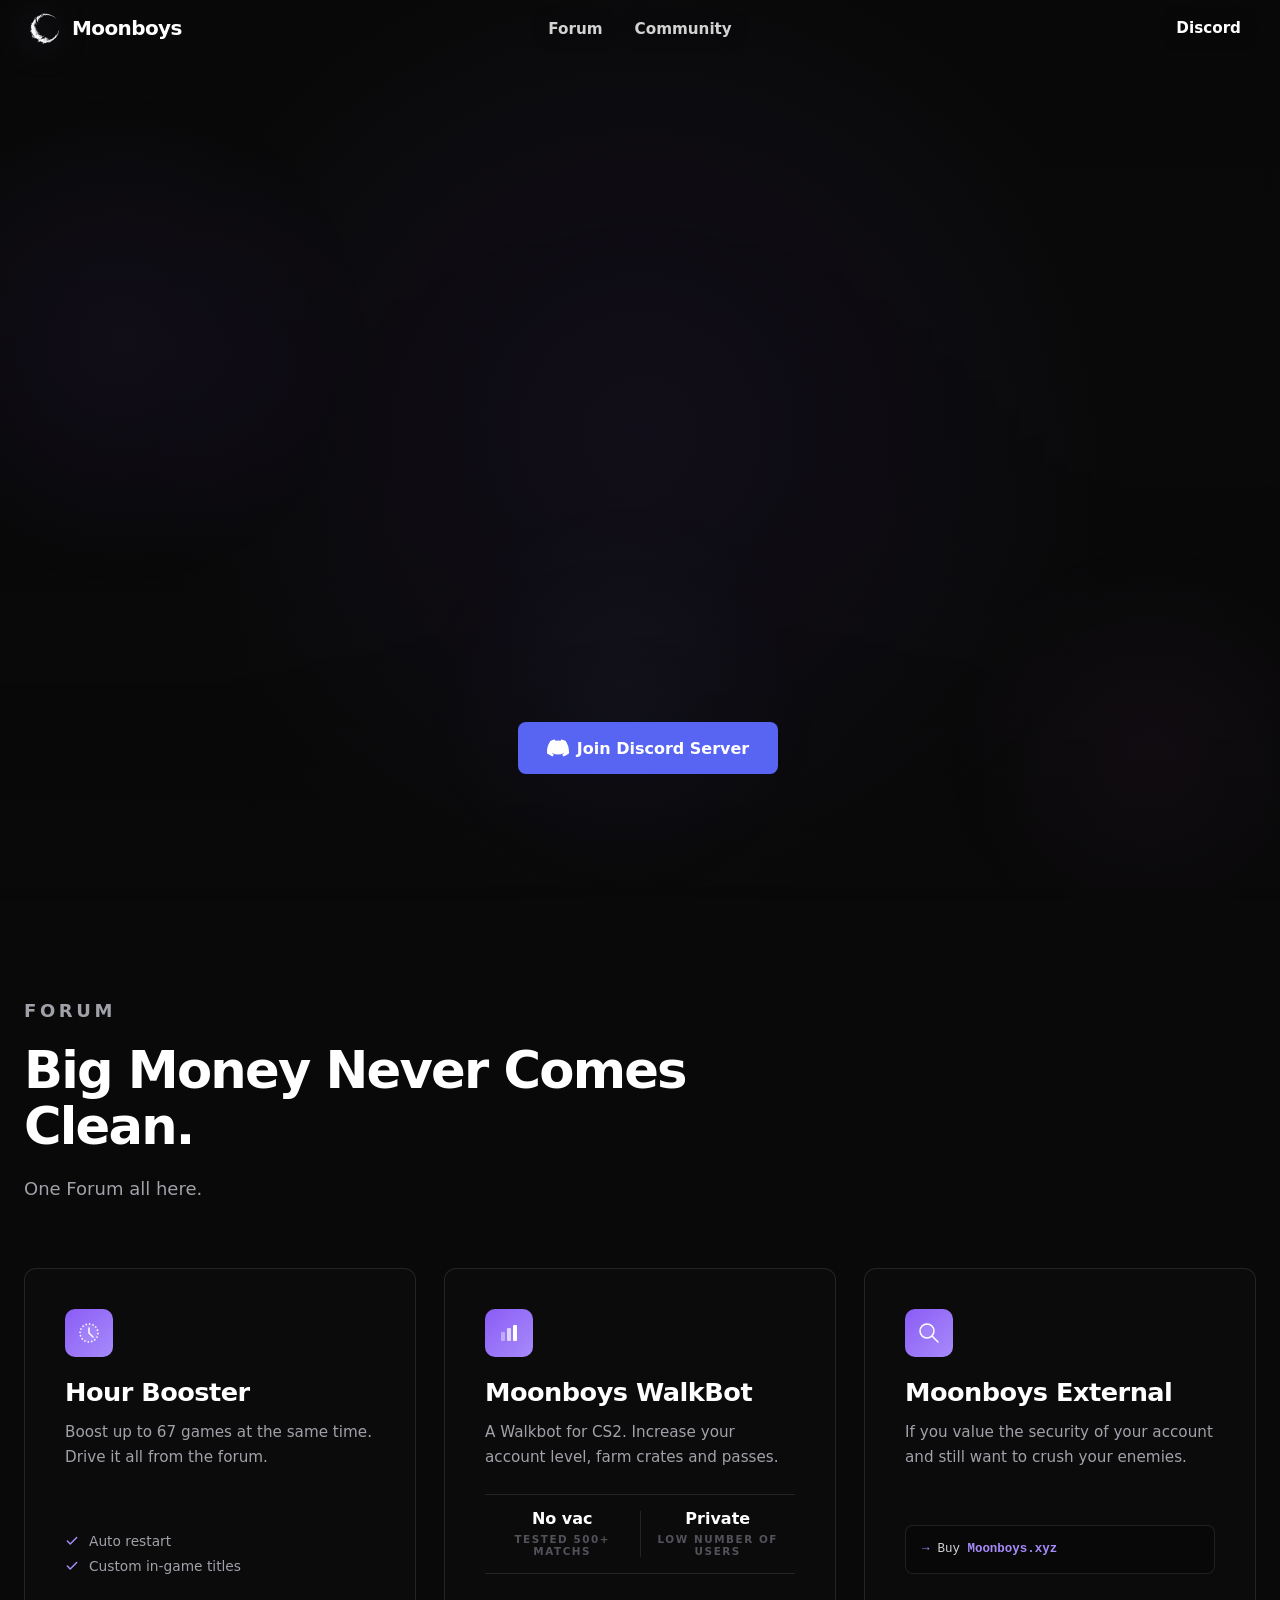
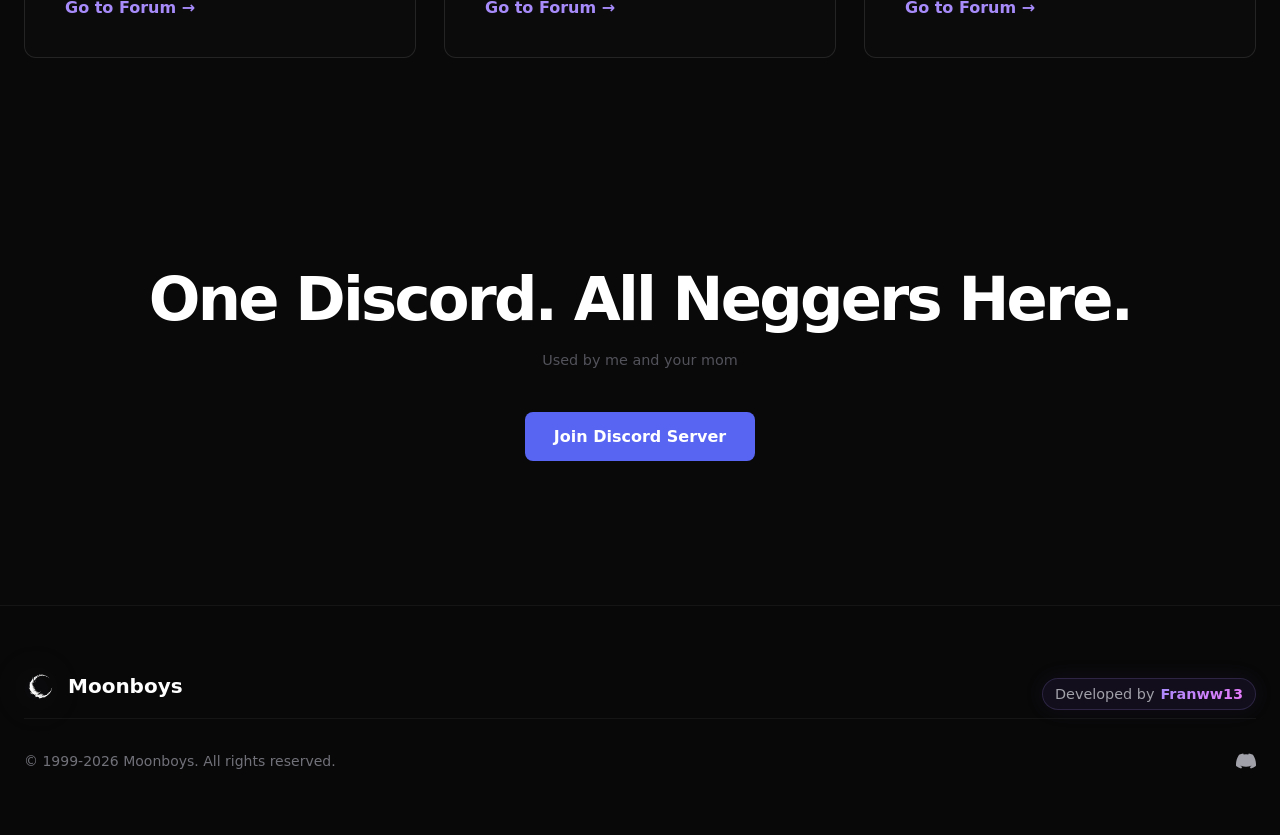
==== index.html @ e1d5d31d "Rename main.html to index.html" ====
<!DOCTYPE html>
<html lang="en">

<head>
  <meta charset="UTF-8" />
  <meta name="viewport" content="width=device-width, initial-scale=1.0" />
  <meta name="theme-color" content="#8B5CF6" />
  <link rel="icon" type="image/png" href="./logo.png" />
  <title>Moonboys</title>
  <meta name="description" content="Moonboys" />
  <style>
    :root {
      --bg: #090909;
      --panel: rgba(255, 255, 255, 0.015);
      --panel-2: rgba(255, 255, 255, 0.03);
      --panel-3: rgba(0, 0, 0, 0.3);
      --border: rgba(255, 255, 255, 0.1);
      --border-soft: rgba(255, 255, 255, 0.05);
      --text: #ffffff;
      --muted: #a1a1aa;
      --muted-2: #71717a;
      --muted-3: #52525b;
      --purple: #8b5cf6;
      --purple-light: #a78bfa;
      --pink: #e879f9;
      --blue: #818cf8;
      --discord: #5865f2;
      --green: #22c55e;
      --font: Inter, ui-sans-serif, system-ui, -apple-system, BlinkMacSystemFont, "Segoe UI", sans-serif;
    }

    * {
      box-sizing: border-box;
      margin: 0;
      padding: 0;
    }

    html {
      scroll-behavior: smooth;
    }

    body {
      min-height: 100vh;
      overflow-x: hidden;
      background: var(--bg);
      color: var(--text);
      font-family: var(--font);
      scrollbar-width: none;
      -ms-overflow-style: none;
    }

    body::-webkit-scrollbar {
      display: none;
    }

    a {
      color: inherit;
      text-decoration: none;
    }

    .background-glow {
      position: fixed;
      inset: 0;
      overflow: hidden;
      pointer-events: none;
      z-index: -10;
    }

    .background-glow::before,
    .background-glow::after,
    .glow-third {
      content: "";
      position: absolute;
      border-radius: 999px;
      filter: blur(0);
    }

    .background-glow::before {
      top: 10%;
      left: -128px;
      width: 500px;
      height: 500px;
      background: radial-gradient(circle, rgba(139, 92, 246, 0.08) 0%, transparent 70%);
    }

    .background-glow::after {
      top: 60%;
      right: -80px;
      width: 420px;
      height: 420px;
      background: radial-gradient(circle, rgba(232, 121, 249, 0.05) 0%, transparent 70%);
    }

    .glow-third {
      bottom: 0;
      left: 33%;
      width: 400px;
      height: 400px;
      background: radial-gradient(circle, rgba(129, 140, 248, 0.06) 0%, transparent 70%);
    }

    .container {
      width: min(1280px, calc(100% - 48px));
      margin-inline: auto;
    }

    .nav {
      position: fixed;
      top: 0;
      left: 0;
      right: 0;
      z-index: 100;
      border-bottom: 0;
      background: transparent;
      backdrop-filter: none;
      transition: background 0.25s ease, backdrop-filter 0.25s ease;
    }

    .nav.scrolled {
      background: rgba(0, 0, 0, 0.42);
      backdrop-filter: blur(14px);
    }

    .nav-inner {
      height: 56px;
      display: flex;
      align-items: center;
      justify-content: space-between;
      position: relative;
    }

    .brand {
      display: flex;
      align-items: center;
      gap: 8px;
      z-index: 10;
      font-size: 20px;
      font-weight: 700;
      letter-spacing: -0.03em;
    }

    .brand-logo {
      width: 40px;
      height: 40px;
      flex-shrink: 0;
      display: grid;
      place-items: center;
      filter: drop-shadow(0 0 20px rgba(167, 139, 250, 0.35));
    }

    .brand-logo img {
      width: 100%;
      height: 100%;
      display: block;
      object-fit: contain;
    }

    .nav-links {
      position: absolute;
      left: 50%;
      transform: translateX(-50%);
      display: flex;
      align-items: center;
      gap: 32px;
      list-style: none;
    }

    .nav-link {
      position: relative;
      color: rgba(255, 255, 255, 0.82);
      font-size: 0.95rem;
      font-weight: 650;
      transition: color 0.2s ease;
      text-shadow: 0 1px 16px rgba(0, 0, 0, 0.65);
    }

    .nav-link:hover,
    .nav-link.active {
      color: #ffffff;
    }

    .nav-link.active::after {
      content: "";
      position: absolute;
      left: 0;
      right: 0;
      bottom: -18px;
      height: 2px;
      border-radius: 999px;
      background: linear-gradient(135deg, var(--purple), var(--purple-light));
    }

    .nav-actions {
      display: flex;
      align-items: center;
      gap: 12px;
      z-index: 101;
    }

    .button {
      display: inline-flex;
      align-items: center;
      justify-content: center;
      gap: 8px;
      border: 1px solid transparent;
      border-radius: 8px;
      cursor: pointer;
      font-weight: 650;
      transition: transform 0.25s ease, box-shadow 0.25s ease, background 0.25s ease, border-color 0.25s ease;
      user-select: none;
    }

    .button:active {
      transform: scale(0.98);
    }

    .button-ghost {
      padding: 10px 14px;
      border-color: transparent;
      background: transparent;
      color: #ffffff;
      font-size: 0.95rem;
      text-shadow: 0 1px 16px rgba(0, 0, 0, 0.65);
    }

    .button-ghost:hover {
      border-color: transparent;
      background: transparent;
      transform: translateY(-1px);
      box-shadow: none;
      color: var(--purple-light);
    }

    .button-purple {
      padding: 10px 14px;
      border-color: transparent;
      background: transparent;
      color: #ffffff;
      font-size: 0.95rem;
      text-shadow: 0 1px 16px rgba(0, 0, 0, 0.65);
    }

    .button-purple:hover {
      transform: translateY(-1px);
      box-shadow: none;
      color: var(--purple-light);
    }

    .mobile-menu-btn {
      display: none;
      width: 40px;
      height: 40px;
      flex-direction: column;
      align-items: center;
      justify-content: center;
      gap: 5px;
      border: none;
      background: transparent;
      cursor: pointer;
      z-index: 102;
    }

    .mobile-menu-btn span {
      width: 20px;
      height: 2px;
      border-radius: 999px;
      background: #ffffff;
      transition: transform 0.25s ease, opacity 0.25s ease;
      transform-origin: center;
    }

    .mobile-menu-btn.open span:nth-child(1) {
      transform: translateY(7px) rotate(45deg);
    }

    .mobile-menu-btn.open span:nth-child(2) {
      opacity: 0;
    }

    .mobile-menu-btn.open span:nth-child(3) {
      transform: translateY(-7px) rotate(-45deg);
    }

    .mobile-menu {
      display: none;
      max-height: 0;
      overflow: hidden;
      transition: max-height 0.3s ease;
    }

    .mobile-menu-content {
      display: flex;
      flex-direction: column;
      gap: 12px;
      padding: 16px 24px 24px;
      border-top: 1px solid rgba(255, 255, 255, 0.08);
      margin-top: 4px;
      background: rgba(0, 0, 0, 0.72);
      backdrop-filter: blur(16px);
    }

    .mobile-menu-content a {
      color: var(--muted);
      font-size: 1rem;
      font-weight: 500;
      padding: 8px 0;
      transition: color 0.2s ease;
    }

    .mobile-menu-content a:hover {
      color: #ffffff;
    }

    .nav-spacer {
      height: 0;
    }

    section {
      position: relative;
    }

    .hero {
      position: relative;
      min-height: 100vh;
      min-height: 100svh;
      padding: 0;
      display: flex;
      align-items: flex-end;
      justify-content: center;
      overflow: hidden;
    }

    .hero-bg-video {
      position: absolute;
      inset: 0;
      width: 100%;
      height: 100%;
      object-fit: cover;
      z-index: 0;
      opacity: 1;
      filter: brightness(1.28) contrast(1.04);
    }

    .hero::before {
      content: "";
      position: absolute;
      inset: 0;
      z-index: 1;
      pointer-events: none;
      background:
        linear-gradient(180deg,
          rgba(9, 9, 9, 0.04) 0%,
          rgba(9, 9, 9, 0.10) 52%,
          rgba(9, 9, 9, 0.34) 100%),
        radial-gradient(circle at 50% 48%,
          rgba(139, 92, 246, 0.08),
          transparent 62%);
    }

    .hero-video-content {
      position: relative;
      z-index: 2;
      width: 100%;
      min-height: 100vh;
      min-height: 100svh;
      display: flex;
      align-items: flex-end;
      justify-content: center;
      padding-bottom: clamp(92px, 14vh, 150px);
    }

    .eyebrow {
      color: var(--muted-3);
      font-size: 0.75rem;
      font-weight: 700;
      letter-spacing: 0.2em;
      text-transform: uppercase;
      margin-bottom: 16px;
    }

    h1 {
      color: #ffffff;
      font-size: clamp(2rem, 6vw, 4.5rem);
      line-height: 1.05;
      font-weight: 850;
      letter-spacing: -0.045em;
      margin-bottom: 24px;
    }

    .hero-copy p {
      max-width: 540px;
      color: #a1a1aa;
      font-size: clamp(1rem, 2vw, 1.25rem);
      line-height: 1.62;
      font-weight: 400;
      margin-bottom: 40px;
    }

    .hero-actions {
      display: flex;
      align-items: center;
      justify-content: center;
      gap: 16px;
      flex-wrap: wrap;
    }


    .music-cover {
      width: 64px;
      height: 64px;
      border-radius: 999px;
      position: relative;
      overflow: hidden;
      background:
        radial-gradient(circle at 50% 50%, #050505 0 11%, transparent 12%),
        linear-gradient(135deg, rgba(255, 255, 255, 0.15), rgba(139, 92, 246, 0.24)),
        url("./cover.jpg") center/cover;
      box-shadow: inset 0 0 0 1px rgba(255, 255, 255, 0.08), 0 0 20px rgba(139, 92, 246, 0.20);
      animation: spinCover 9s linear infinite;
      animation-play-state: paused;
    }

    @keyframes spinCover {
      to {
        transform: rotate(360deg);
      }
    }

    .music-main {
      min-width: 0;
    }

    .music-title-row {
      display: flex;
      align-items: center;
      justify-content: flex-start;
      margin-bottom: 8px;
    }

    .music-title-row strong {
      color: #ffffff;
      font-size: 1.05rem;
      font-weight: 850;
      letter-spacing: -0.035em;
      white-space: nowrap;
      overflow: hidden;
      text-overflow: ellipsis;
      text-shadow: 0 1px 14px rgba(0, 0, 0, 0.5);
    }

    .music-control-row {
      display: grid;
      grid-template-columns: auto 92px auto 34px 92px;
      align-items: center;
      gap: 11px;
      min-width: 0;
    }

    .music-time {
      color: rgba(255, 255, 255, 0.58);
      font-size: 0.78rem;
      font-variant-numeric: tabular-nums;
      white-space: nowrap;
    }

    .music-progress,
    .volume-progress {
      width: 100%;
      height: 5px;
      border: 0;
      border-radius: 999px;
      appearance: none;
      background: linear-gradient(to right, var(--purple-light) 0%, var(--purple-light) var(--progress, 0%), rgba(255, 255, 255, 0.08) var(--progress, 0%), rgba(255, 255, 255, 0.08) 100%);
      outline: none;
      cursor: pointer;
    }

    .volume-progress {
      --progress: 82%;
      background: linear-gradient(to right, var(--purple-light) 0%, var(--purple-light) var(--volume, 82%), rgba(255, 255, 255, 0.08) var(--volume, 82%), rgba(255, 255, 255, 0.08) 100%);
    }

    .music-progress::-webkit-slider-thumb,
    .volume-progress::-webkit-slider-thumb {
      appearance: none;
      width: 16px;
      height: 16px;
      border-radius: 999px;
      background: linear-gradient(135deg, var(--purple), var(--purple-light));
      box-shadow: 0 0 18px rgba(167, 139, 250, 0.78);
    }

    .music-progress::-moz-range-thumb,
    .volume-progress::-moz-range-thumb {
      width: 16px;
      height: 16px;
      border: 0;
      border-radius: 999px;
      background: linear-gradient(135deg, var(--purple), var(--purple-light));
      box-shadow: 0 0 18px rgba(167, 139, 250, 0.78);
    }

    .music-play {
      width: 34px;
      height: 34px;
      display: grid;
      place-items: center;
      border: 0;
      border-radius: 999px;
      background: transparent;
      color: var(--purple-light);
      cursor: pointer;
      filter: drop-shadow(0 0 14px rgba(167, 139, 250, 0.55));
      transition: transform 0.2s ease, color 0.2s ease;
    }

    .music-play:hover {
      transform: scale(1.08);
      color: #ffffff;
    }

    .music-play svg {
      width: 25px;
      height: 25px;
    }

    .pause-icon {
      display: none;
    }




    .button-hero-ghost {
      padding: 14px 28px;
      background: rgba(255, 255, 255, 0.05);
      border-color: rgba(255, 255, 255, 0.1);
      color: #ffffff;
      font-size: 1rem;
      backdrop-filter: blur(10px);
    }

    .button-hero-ghost:hover {
      border-color: rgba(255, 255, 255, 0.2);
      background: rgba(255, 255, 255, 0.1);
      transform: translateY(-1px);
      box-shadow: 0 0 20px rgba(255, 255, 255, 0.2);
    }

    .button-discord {
      padding: 14px 28px;
      background: var(--discord);
      color: #ffffff;
      font-size: 1rem;
    }

    .button-discord:hover {
      background: #4752c4;
      transform: translateY(-1px);
      box-shadow: 0 0 25px rgba(88, 101, 242, 0.45), 0 4px 16px rgba(88, 101, 242, 0.28);
    }

    .hero-visual {
      flex: 1;
      max-width: 45%;
      width: 100%;
    }

    .video-card {
      width: min(100%, 540px);
      aspect-ratio: 1 / 1;
      margin: 0 auto 0 0;
      padding: 12px;
      border: 1px solid rgba(255, 255, 255, 0.12);
      border-radius: 18px;
      background: rgba(255, 255, 255, 0.02);
      backdrop-filter: blur(12px);
      box-shadow: 0 26px 90px rgba(0, 0, 0, 0.45), 0 0 70px rgba(139, 92, 246, 0.12);
      overflow: hidden;
      animation: heroFloat 5s ease-in-out infinite;
    }

    .video-card video {
      width: 100%;
      height: 100%;
      display: block;
      object-fit: cover;
      border-radius: 12px;
      background: #050505;
    }

    @keyframes heroFloat {

      0%,
      100% {
        transform: translateY(0);
      }

      50% {
        transform: translateY(-10px);
      }
    }

    .window-controls {
      display: flex;
      align-items: center;
      gap: 8px;
      margin-bottom: 16px;
    }

    .dot {
      width: 12px;
      height: 12px;
      border-radius: 999px;
    }

    .dot.red {
      background: rgba(239, 68, 68, 0.6);
    }

    .dot.yellow {
      background: rgba(234, 179, 8, 0.6);
    }

    .dot.green {
      background: rgba(34, 197, 94, 0.6);
    }

    .window-title {
      margin-left: 8px;
      color: var(--muted-3);
      font-size: 0.7rem;
      font-weight: 600;
      transition: color 0.2s ease;
    }

    .window-title:hover {
      color: var(--purple-light);
    }

    .search-box {
      display: flex;
      align-items: center;
      gap: 8px;
      margin-bottom: 20px;
      padding: 10px;
      border: 1px solid rgba(255, 255, 255, 0.05);
      border-radius: 8px;
      background: rgba(255, 255, 255, 0.03);
      transition: border-color 0.2s ease, background 0.2s ease;
    }

    .search-box:focus-within {
      border-color: rgba(139, 92, 246, 0.4);
      background: rgba(255, 255, 255, 0.05);
    }

    .search-box input {
      flex: 1;
      min-width: 0;
      border: 0;
      outline: 0;
      background: transparent;
      color: #e4e4e7;
      font-size: 0.75rem;
    }

    .search-box input::placeholder {
      color: var(--muted-3);
    }

    .enter-key {
      margin-left: auto;
      padding: 2px 6px;
      border: 1px solid rgba(255, 255, 255, 0.05);
      border-radius: 5px;
      background: rgba(255, 255, 255, 0.03);
      color: var(--muted-3);
      font-family: ui-monospace, SFMono-Regular, Menlo, monospace;
      font-size: 0.6rem;
    }

    .dashboard-stack {
      display: flex;
      flex-direction: column;
      gap: 12px;
    }

    .profile-row {
      display: flex;
      align-items: center;
      gap: 12px;
      padding: 12px;
      border: 1px solid rgba(255, 255, 255, 0.05);
      border-radius: 8px;
      background: rgba(255, 255, 255, 0.03);
    }

    .avatar {
      width: 32px;
      height: 32px;
      flex-shrink: 0;
      display: grid;
      place-items: center;
      border-radius: 999px;
      background: linear-gradient(135deg, rgba(139, 92, 246, 0.35), rgba(167, 139, 250, 0.35));
    }

    .profile-meta {
      flex: 1;
      min-width: 0;
    }

    .profile-meta strong {
      display: block;
      color: #ffffff;
      font-size: 0.8rem;
      font-weight: 700;
      white-space: nowrap;
      overflow: hidden;
      text-overflow: ellipsis;
    }

    .profile-meta span {
      display: block;
      color: var(--muted-3);
      font-size: 0.65rem;
      margin-top: 3px;
    }

    .online {
      display: flex;
      align-items: center;
      gap: 4px;
      color: #4ade80;
      font-size: 0.6rem;
    }

    .live-pulse {
      width: 8px;
      height: 8px;
      border-radius: 999px;
      background: var(--green);
      animation: pulse 1.8s ease-in-out infinite;
    }

    @keyframes pulse {

      0%,
      100% {
        opacity: 1;
        box-shadow: 0 0 0 0 rgba(34, 197, 94, 0.35);
      }

      50% {
        opacity: 0.75;
        box-shadow: 0 0 0 6px rgba(34, 197, 94, 0);
      }
    }

    .stats-grid {
      display: grid;
      grid-template-columns: repeat(3, minmax(0, 1fr));
      gap: 8px;
    }

    .stat-card {
      padding: 11px 10px;
      text-align: center;
      border: 1px solid rgba(255, 255, 255, 0.05);
      border-radius: 8px;
      background: rgba(255, 255, 255, 0.03);
    }

    .stat-card strong {
      display: block;
      color: var(--purple-light);
      font-size: 0.95rem;
      line-height: 1;
      font-weight: 800;
      margin-bottom: 6px;
    }

    .stat-card:nth-child(2) strong {
      color: var(--pink);
    }

    .stat-card:nth-child(3) strong {
      color: var(--blue);
    }

    .stat-card span {
      color: var(--muted-3);
      font-size: 0.55rem;
      font-weight: 750;
      letter-spacing: 0.12em;
      text-transform: uppercase;
    }

    .matches-card {
      padding: 12px;
      border: 1px solid rgba(255, 255, 255, 0.05);
      border-radius: 8px;
      background: rgba(255, 255, 255, 0.03);
    }

    .matches-head {
      display: flex;
      align-items: center;
      justify-content: space-between;
      margin-bottom: 8px;
    }

    .matches-head strong {
      color: var(--muted-3);
      font-size: 0.65rem;
      font-weight: 750;
      letter-spacing: 0.12em;
      text-transform: uppercase;
    }

    .matches-head span {
      color: #3f3f46;
      font-size: 0.6rem;
    }

    .bars {
      height: 32px;
      display: flex;
      align-items: end;
      gap: 4px;
    }

    .bar {
      flex: 1;
      border-radius: 3px 3px 0 0;
      background: linear-gradient(to top, rgba(139, 92, 246, 0.45), rgba(139, 92, 246, 0.85));
      transform-origin: bottom;
      animation: growBar 1.2s ease forwards;
    }

    @keyframes growBar {
      from {
        transform: scaleY(0.2);
        opacity: 0.4;
      }

      to {
        transform: scaleY(1);
        opacity: 1;
      }
    }

    .section-pad {
      padding: 96px 0;
    }

    .section-head {
      max-width: 800px;
      margin-bottom: 64px;
    }

    .section-head h2 {
      max-width: 760px;
      color: #ffffff;
      font-size: clamp(2rem, 5vw, 3.2rem);
      line-height: 1.1;
      font-weight: 850;
      letter-spacing: -0.035em;
      margin-bottom: 20px;
    }

    .section-head p {
      max-width: 600px;
      color: #a1a1aa;
      font-size: 1.125rem;
      line-height: 1.65;
    }

    .cards-grid {
      display: grid;
      grid-template-columns: repeat(3, minmax(0, 1fr));
      gap: 28px;
    }

    .card {
      position: relative;
      display: flex;
      flex-direction: column;
      min-height: 100%;
      padding: 40px;
      border: 1px solid rgba(255, 255, 255, 0.1);
      border-radius: 12px;
      background: rgba(255, 255, 255, 0.01);
      overflow: hidden;
      transition: transform 0.3s ease, border-color 0.3s ease, background 0.3s ease, box-shadow 0.3s ease;
    }

    .card::before {
      content: "";
      position: absolute;
      inset: -1px;
      border-radius: inherit;
      background: radial-gradient(circle at 50% 0%, rgba(167, 139, 250, 0.14), transparent 42%);
      opacity: 0;
      transition: opacity 0.3s ease;
      pointer-events: none;
    }

    .card:hover {
      transform: translateY(-4px);
      border-color: rgba(255, 255, 255, 0.2);
      background: rgba(255, 255, 255, 0.03);
      box-shadow: 0 18px 70px rgba(0, 0, 0, 0.25);
    }

    .card:hover::before {
      opacity: 1;
    }

    .card>* {
      position: relative;
      z-index: 1;
    }

    .icon-box {
      width: 48px;
      height: 48px;
      display: grid;
      place-items: center;
      margin-bottom: 20px;
      border-radius: 10px;
      background: linear-gradient(135deg, var(--purple), var(--purple-light));
      transition: transform 0.3s ease;
    }

    .card:hover .icon-box {
      transform: scale(1.08);
    }

    .card h3 {
      color: #ffffff;
      font-size: clamp(1.25rem, 2vw, 1.6rem);
      line-height: 1.2;
      font-weight: 800;
      letter-spacing: -0.02em;
      margin-bottom: 12px;
    }

    .card p {
      flex-grow: 1;
      color: #a1a1aa;
      font-size: 0.95rem;
      line-height: 1.65;
      margin-bottom: 24px;
    }

    .check-list {
      display: flex;
      flex-direction: column;
      gap: 9px;
      margin-bottom: 24px;
      list-style: none;
      color: #a1a1aa;
      font-size: 0.86rem;
    }

    .check-list li {
      display: flex;
      align-items: center;
      gap: 10px;
    }

    .check-list svg {
      flex-shrink: 0;
      color: var(--purple-light);
    }

    .card-link {
      display: inline-flex;
      align-items: center;
      gap: 8px;
      margin-top: auto;
      color: var(--purple-light);
      font-weight: 700;
      transition: gap 0.2s ease;
    }

    .card-link:hover {
      gap: 12px;
    }

    .mini-stats {
      display: flex;
      margin-bottom: 24px;
      padding: 16px 0;
      border-top: 1px solid rgba(255, 255, 255, 0.1);
      border-bottom: 1px solid rgba(255, 255, 255, 0.1);
    }

    .mini-stats div {
      flex: 1;
      display: flex;
      flex-direction: column;
      align-items: center;
      gap: 6px;
      text-align: center;
    }

    .mini-stats div+div {
      border-left: 1px solid rgba(255, 255, 255, 0.1);
    }

    .mini-stats strong {
      color: #ffffff;
      font-size: 1rem;
      line-height: 1;
      white-space: nowrap;
    }

    .mini-stats span {
      color: var(--muted-3);
      font-size: 0.65rem;
      font-weight: 700;
      letter-spacing: 0.15em;
      text-transform: uppercase;
    }

    .terminal-mini {
      display: flex;
      flex-direction: column;
      gap: 7px;
      margin-bottom: 24px;
      padding: 14px 16px;
      border: 1px solid rgba(255, 255, 255, 0.1);
      border-radius: 8px;
      background: rgba(0, 0, 0, 0.3);
      font-family: ui-monospace, SFMono-Regular, Menlo, Consolas, monospace;
      font-size: 0.78rem;
      line-height: 1.55;
    }

    .terminal-mini div {
      display: flex;
      align-items: center;
      gap: 8px;
      color: var(--muted-3);
      min-width: 0;
    }

    .terminal-mini .new-url {
      color: #d4d4d8;
    }

    .accent {
      color: var(--purple-light);
      font-weight: 750;
    }

    .features-section {
      background: rgba(9, 9, 9, 0.5);
    }

    .spotlight {
      position: relative;
      padding: 48px;
      border: 1px solid rgba(255, 255, 255, 0.1);
      border-radius: 16px;
      background: rgba(255, 255, 255, 0.02);
      overflow: hidden;
      margin-bottom: 32px;
    }

    .spotlight::before {
      content: "";
      position: absolute;
      top: -128px;
      right: -80px;
      width: 420px;
      height: 420px;
      background: radial-gradient(circle, rgba(139, 92, 246, 0.12) 0%, transparent 60%);
      opacity: 0.7;
      pointer-events: none;
    }

    .spotlight-grid {
      position: relative;
      z-index: 1;
      display: flex;
      align-items: stretch;
      gap: 56px;
    }

    .spotlight-copy {
      flex: 1;
      max-width: 60%;
      display: flex;
      flex-direction: column;
      justify-content: center;
    }

    .spotlight-copy h3 {
      color: #ffffff;
      font-size: clamp(1.8rem, 4vw, 2.6rem);
      line-height: 1.15;
      font-weight: 850;
      letter-spacing: -0.035em;
      margin-bottom: 20px;
    }

    .spotlight-copy p {
      max-width: 520px;
      color: #a1a1aa;
      font-size: 1.05rem;
      line-height: 1.65;
      margin-bottom: 32px;
    }

    .spotlight-visual {
      flex: 1;
      max-width: 40%;
      display: flex;
      align-items: center;
    }

    .terminal {
      width: 100%;
      padding: 24px;
      border: 1px solid rgba(255, 255, 255, 0.1);
      border-radius: 12px;
      background: rgba(0, 0, 0, 0.3);
      backdrop-filter: blur(8px);
      box-shadow: 0 8px 32px rgba(0, 0, 0, 0.4);
      font-family: ui-monospace, SFMono-Regular, Menlo, Consolas, monospace;
      font-size: 0.95rem;
    }

    .terminal-head {
      display: flex;
      align-items: center;
      gap: 8px;
      padding-bottom: 12px;
      margin-bottom: 16px;
      border-bottom: 1px solid rgba(255, 255, 255, 0.05);
    }

    .terminal-head span:nth-child(2) {
      color: var(--muted-3);
      font-size: 0.65rem;
      font-weight: 700;
      letter-spacing: 0.2em;
      text-transform: uppercase;
    }

    .terminal-head small {
      margin-left: auto;
      color: #3f3f46;
      font-size: 0.65rem;
    }

    .terminal-lines {
      display: flex;
      flex-direction: column;
      gap: 12px;
    }

    .terminal-lines div {
      display: flex;
      align-items: baseline;
      gap: 8px;
      color: #d4d4d8;
    }

    .terminal-lines .muted-line {
      padding-top: 10px;
      margin-top: 4px;
      border-top: 1px solid rgba(255, 255, 255, 0.05);
      color: var(--muted-3);
      font-size: 0.82rem;
    }

    .features-grid {
      display: grid;
      grid-template-columns: repeat(3, minmax(0, 1fr));
      gap: 24px;
    }

    .feature-card {
      min-height: auto;
      padding: 32px;
    }

    .feature-card h3 {
      font-size: 1.125rem;
      margin-bottom: 8px;
    }

    .feature-card p {
      margin-bottom: 0;
      font-size: 0.9rem;
    }

    .community {
      padding: 112px 0 144px;
      text-align: center;
    }

    .community h2 {
      color: #ffffff;
      font-size: clamp(2rem, 6vw, 3.8rem);
      line-height: 1.1;
      font-weight: 850;
      letter-spacing: -0.045em;
      margin-bottom: 16px;
    }

    .community p {
      max-width: 560px;
      margin: 0 auto 16px;
      color: #a1a1aa;
      font-size: 1.18rem;
      line-height: 1.62;
    }

    .community .used-by {
      color: var(--muted-3);
      font-size: 0.9rem;
      margin-bottom: 40px;
    }

    .community .used-by span {
      color: #d4d4d8;
      font-weight: 750;
    }

    .community-actions {
      display: flex;
      justify-content: center;
      gap: 16px;
      flex-wrap: wrap;
    }

    .developer-credit {
      display: inline-flex;
      align-items: center;
      gap: 6px;
      padding: 8px 12px;
      border: 1px solid rgba(167, 139, 250, 0.18);
      border-radius: 999px;
      background: rgba(139, 92, 246, 0.08);
      color: var(--muted);
      font-size: 0.9rem;
      line-height: 1;
      box-shadow: 0 0 22px rgba(139, 92, 246, 0.08);
    }

    .dev-name {
      color: #ffffff;
      font-weight: 800;
      background: linear-gradient(135deg, var(--purple-light), var(--pink));
      -webkit-background-clip: text;
      background-clip: text;
      color: transparent;
    }

    .footer {
      padding: 64px 0;
      border-top: 1px solid rgba(255, 255, 255, 0.05);
      background: rgba(9, 9, 9, 0.5);
    }

    .footer-main {
      display: flex;
      justify-content: space-between;
      align-items: center;
      gap: 64px;
    }

    .footer-right {
      display: flex;
      align-items: center;
      justify-content: flex-end;
      flex-grow: 1;
    }

    .footer-brand {
      display: flex;
      flex-direction: column;
      gap: 16px;
    }

    .footer-brand-title {
      display: flex;
      align-items: center;
      gap: 12px;
      color: #ffffff;
      font-size: 1.25rem;
      font-weight: 750;
    }

    .footer-brand-title .brand-logo {
      width: 32px;
      height: 32px;
    }

    .footer-brand p {
      max-width: 320px;
      color: #a1a1aa;
      font-size: 0.95rem;
      line-height: 1.6;
    }

    .footer-links {
      display: grid;
      grid-template-columns: repeat(3, minmax(0, 1fr));
      gap: 32px;
    }

    .footer-links h4 {
      color: #ffffff;
      font-size: 0.9rem;
      font-weight: 750;
      text-transform: uppercase;
      letter-spacing: 0.08em;
      margin-bottom: 16px;
    }

    .footer-links ul {
      display: flex;
      flex-direction: column;
      gap: 12px;
      list-style: none;
    }

    .footer-links a {
      color: #a1a1aa;
      font-size: 0.95rem;
      transition: color 0.2s ease;
    }

    .footer-links a:hover {
      color: #ffffff;
    }

    .footer-bottom {
      display: flex;
      align-items: center;
      justify-content: space-between;
      gap: 16px;
      padding-top: 32px;
      border-top: 1px solid rgba(255, 255, 255, 0.05);
    }

    .footer-bottom p {
      color: var(--muted-2);
      font-size: 0.875rem;
    }

    .socials {
      display: flex;
      align-items: center;
      gap: 16px;
    }

    .socials a {
      color: #a1a1aa;
      display: flex;
      align-items: center;
      transition: color 0.2s ease, transform 0.2s ease;
    }

    .socials a:hover {
      color: var(--purple-light);
      transform: translateY(-1px);
    }

    .fade-in,
    .fade-in-right {
      opacity: 0;
      transform: translateY(18px);
      transition: opacity 0.7s ease, transform 0.7s ease;
    }

    .fade-in-right {
      transform: translateX(26px);
    }

    .visible {
      opacity: 1;
      transform: translate(0, 0);
    }

    @media (max-width: 1024px) {

      .hero-grid,
      .spotlight-grid {
        flex-direction: column;
      }

      .hero-copy,
      .hero-visual,
      .spotlight-copy,
      .spotlight-visual {
        max-width: 100%;
      }

      .hero-actions {
        justify-content: center;
      }

      .cards-grid,
      .features-grid {
        grid-template-columns: 1fr;
      }

      .footer-main {
        grid-template-columns: 1fr;
      }
    }

    @media (max-width: 768px) {
      .container {
        width: min(100% - 32px, 1280px);
      }

      .nav-links,
      .nav-actions .button-purple {
        display: none;
      }

      .mobile-menu-btn,
      .mobile-menu {
        display: flex;
      }

      .nav-inner {
        height: 56px;
      }

      .brand {
        font-size: 1rem;
      }

      .hero {
        min-height: 100vh;
        min-height: 100svh;
        padding: 0;
      }

      .hero-video-content {
        min-height: 100vh;
        min-height: 100svh;
        padding-bottom: 86px;
      }

      .section-pad {
        padding: 72px 0;
      }

      .section-head {
        margin-bottom: 48px;
      }

      .card,
      .spotlight {
        padding: 28px;
      }

      .features-grid {
        gap: 16px;
      }

      .footer-links {
        grid-template-columns: 1fr 1fr;
      }

      .footer-bottom {
        flex-direction: column;
        text-align: center;
      }
    }

    @media (max-width: 520px) {
      .hero {
        min-height: 100vh;
        min-height: 100svh;
      }

      .hero-video-content {
        padding-bottom: 72px;
      }

      .music-player {
        width: 100%;
        height: auto;
        grid-template-columns: 56px 1fr;
        gap: 12px;
      }

      .music-cover {
        width: 56px;
        height: 56px;
      }

      .music-control-row {
        grid-template-columns: auto 1fr auto 32px;
      }

      .volume-progress {
        display: none;
      }

      .hero-actions,
      .community-actions {
        align-items: stretch;
      }

      .hero-actions .button,
      .community-actions .button {
        width: 100%;
      }

      .stats-grid {
        gap: 6px;
      }

      .stat-card strong {
        font-size: 0.82rem;
      }

      .footer-links {
        grid-template-columns: 1fr;
      }
    }
  </style>
</head>

<body>
  <div class="background-glow"><span class="glow-third"></span></div>

  <nav class="nav">
    <div class="container nav-inner">
      <a href="#" class="brand" aria-label="Moonboys home">
        <span class="brand-logo" aria-hidden="true">
          <img src="./logo.png" alt="" />
        </span>
        <span>Moonboys</span>
      </a>

      <ul class="nav-links">
        <li><a class="nav-link" href="#products">Forum</a></li>

        <li><a class="nav-link" href="#community">Community</a></li>
      </ul>

      <div class="nav-actions">

        <a href="https://discord.com/invite/moonboys" target="_blank" rel="noopener noreferrer"
          class="button button-purple">Discord</a>
        <button class="mobile-menu-btn" id="mobile-menu-btn" aria-label="Toggle menu" aria-expanded="false"
          aria-controls="mobile-menu">
          <span></span><span></span><span></span>
        </button>
      </div>
    </div>

    <div class="mobile-menu" id="mobile-menu">
      <div class="mobile-menu-content">
        <a class="mobile-link" href="#products">Forum</a>
        <a class="mobile-link" href="#community">Community</a>
        <a class="button button-purple" href="https://forum.moonboys.gg" target="_blank"
          rel="noopener noreferrer">Forum</a>
      </div>
    </div>
  </nav>

  <div class="nav-spacer"></div>

  <main>
    <section class="hero">
      <video class="hero-bg-video" src="./moonboys.mp4" autoplay muted loop playsinline preload="metadata"
        aria-label="Moonboys background video"></video>
      <div class="container hero-video-content fade-in">
        <div class="hero-actions">
          <div class="music-player" id="music-player">
            <audio id="hero-audio" src="./song.mp3" autoplay loop preload="auto"></audio>

          </div>
          <a href="https://discord.gg/moonboys" target="_blank" rel="noopener noreferrer" class="button button-discord">
            <svg width="22" height="22" viewBox="0 0 24 24" fill="currentColor" aria-hidden="true">
              <path
                d="M20.317 4.37a19.791 19.791 0 0 0-4.885-1.515a.074.074 0 0 0-.079.037c-.21.375-.444.864-.608 1.25a18.27 18.27 0 0 0-5.487 0a12.64 12.64 0 0 0-.617-1.25a.077.077 0 0 0-.079-.037A19.736 19.736 0 0 0 3.677 4.37a.07.07 0 0 0-.032.027C.533 9.046-.32 13.58.099 18.057a.082.082 0 0 0 .031.057a19.9 19.9 0 0 0 5.993 3.03a.078.078 0 0 0 .084-.028a14.09 14.09 0 0 0 1.226-1.994a.076.076 0 0 0-.041-.106a13.107 13.107 0 0 1-1.872-.892a.077.077 0 0 1-.008-.128c.126-.094.252-.194.372-.292a.074.074 0 0 1 .077-.01c3.928 1.793 8.18 1.793 12.062 0a.074.074 0 0 1 .078.01c.12.098.246.198.373.292a.077.077 0 0 1-.006.127a12.299 12.299 0 0 1-1.873.892a.077.077 0 0 0-.041.107c.36.698.772 1.362 1.225 1.993a.076.076 0 0 0 .084.028a19.839 19.839 0 0 0 6.002-3.03a.077.077 0 0 0 .032-.054c.5-5.177-.838-9.674-3.549-13.66a.061.061 0 0 0-.031-.03z">
              </path>
            </svg>
            Join Discord Server
          </a>
        </div>
      </div>
    </section>

    <section class="section-pad" id="products">
      <div class="container">
        <div class="section-head fade-in">
          <p class="eyebrow">Forum</p>
          <h2>Big Money Never Comes Clean.</h2>
          <p>One Forum all here.</p>
        </div>

        <div class="cards-grid">
          <article class="card fade-in">
            <div class="icon-box">
              <svg width="24" height="24" viewBox="0 0 48 48" fill="none" aria-hidden="true">
                <circle cx="24" cy="24" r="18" stroke="white" stroke-width="3" stroke-dasharray="3 4" fill="white"
                  fill-opacity="0.1"></circle>
                <path d="M24 14V24L32 32" stroke="white" stroke-width="3" stroke-linecap="round"
                  stroke-linejoin="round"></path>
              </svg>
            </div>
            <h3>Hour Booster</h3>
            <p>Boost up to 67 games at the same time. Drive it all from the forum.</p>
            <ul class="check-list">

              <li><svg width="14" height="14" viewBox="0 0 24 24" fill="none" stroke="currentColor" stroke-width="2.5"
                  stroke-linecap="round" stroke-linejoin="round">
                  <polyline points="20 6 9 17 4 12"></polyline>
                </svg>Auto restart</li>
              <li><svg width="14" height="14" viewBox="0 0 24 24" fill="none" stroke="currentColor" stroke-width="2.5"
                  stroke-linecap="round" stroke-linejoin="round">
                  <polyline points="20 6 9 17 4 12"></polyline>
                </svg>Custom in-game titles</li>

            </ul>
            <a href="https://discord.gg/moonboys" target="_blank" rel="noopener noreferrer" class="card-link">Go to
              Forum →</a>
          </article>

          <article class="card fade-in">
            <div class="icon-box">
              <svg width="24" height="24" viewBox="0 0 48 48" fill="none" aria-hidden="true">
                <rect x="8" y="22" width="8" height="18" rx="2" fill="white" fill-opacity="0.4"></rect>
                <rect x="20" y="14" width="8" height="26" rx="2" fill="white" fill-opacity="0.7"></rect>
                <rect x="32" y="8" width="8" height="32" rx="2" fill="white"></rect>
              </svg>
            </div>
            <h3>Moonboys WalkBot</h3>
            <p>A Walkbot for CS2. Increase your account level, farm crates and passes.
            </p>

            <div class="mini-stats">
              <div><strong>No vac</strong><span>Tested 500+ matchs</span></div>
              <div><strong>Private</strong><span>Low number of users</span></div>

            </div>
            <a href="https://discord.gg/moonboys" target="_blank" rel="noopener noreferrer" class="card-link">Go to
              Forum →</a>
          </article>

          <article class="card fade-in">
            <div class="icon-box">
              <svg width="24" height="24" viewBox="0 0 48 48" fill="none" aria-hidden="true">
                <circle cx="20" cy="20" r="14" stroke="white" stroke-width="3" fill="white" fill-opacity="0.1"></circle>
                <path d="M30 30L42 42" stroke="white" stroke-width="3" stroke-linecap="round"></path>
              </svg>
            </div>
            <h3>Moonboys External</h3>
            <p>If you value the security of your account and still want to crush your enemies.</p>
            <div class="terminal-mini">
              <div class="new-url"><span class="accent">→</span><span>Buy<span class="accent"> Moonboys.xyz</div>
            </div>
            <a href="#tracker" class="card-link">Go to Forum →</a>
          </article>
        </div>
      </div>
    </section>


    <section class="community" id="community">
      <div class="container fade-in">
        <h2>One Discord. All Neggers Here.</h2>
        <p class="used-by">Used by me and your mom</p>
        <div class="community-actions">
          <a href="https://discord.gg/moonboys" target="_blank" rel="noopener noreferrer"
            class="button button-discord">Join Discord Server</a>
        </div>
      </div>
    </section>
  </main>

  <footer class="footer">
    <div class="container">
      <div class="footer-main">
        <div class="footer-brand">
          <div class="footer-brand-title">
            <span class="brand-logo" aria-hidden="true">
              <img src="./logo.png" alt="" />
            </span>
            <span>Moonboys</span>
          </div>
          <p></p>
        </div>

        <div class="footer-links"></div>

        <!-- Alinhar a frase à direita -->
        <div class="footer-right">
          <p class="developer-credit">
            Developed by
            <span class="dev-name">Franww13</span>
          </p>
        </div>
      </div>

      <div class="footer-bottom">
        <p>&copy; 1999-2026 Moonboys. All rights reserved.</p>
        <div class="socials">
          <a href="https://discord.gg/moonboys" aria-label="Discord Server" target="_blank"
            rel="noopener noreferrer"><svg width="20" height="20" viewBox="0 0 24 24" fill="currentColor">
              <path
                d="M20.317 4.37a19.791 19.791 0 0 0-4.885-1.515a.074.074 0 0 0-.079.037c-.21.375-.444.864-.608 1.25a18.27 18.27 0 0 0-5.487 0a12.64 12.64 0 0 0-.617-1.25a.077.077 0 0 0-.079-.037A19.736 19.736 0 0 0 3.677 4.37a.07.07 0 0 0-.032.027C.533 9.046-.32 13.58.099 18.057a.082.082 0 0 0 .031.057a19.9 19.9 0 0 0 5.993 3.03a.078.078 0 0 0 .084-.028a14.09 14.09 0 0 0 1.226-1.994a.076.076 0 0 0-.041-.106a13.107 13.107 0 0 1-1.872-.892a.077.077 0 0 1-.008-.128c.126-.094.252-.194.372-.292a.074.074 0 0 1 .077-.01c3.928 1.793 8.18 1.793 12.062 0a.074.074 0 0 1 .078.01c.12.098.246.198.373.292a.077.077 0 0 1-.006.127a12.299 12.299 0 0 1-1.873.892a.077.077 0 0 0-.041.107c.36.698.772 1.362 1.225 1.993a.076.076 0 0 0 .084.028a19.839 19.839 0 0 0 6.002-3.03a.077.077 0 0 0 .032-.054c.5-5.177-.838-9.674-3.549-13.66a.061.061 0 0 0-.031-.03z">
              </path>
            </svg></a>
        </div>
      </div>
    </div>
  </footer>

  <script>
    const nav = document.querySelector('.nav');
    const mobileBtn = document.getElementById('mobile-menu-btn');
    const mobileMenu = document.getElementById('mobile-menu');

    function updateNavBackground() {
      if (!nav) return;
      nav.classList.toggle('scrolled', window.scrollY > 40);
    }

    window.addEventListener('scroll', updateNavBackground, { passive: true });
    updateNavBackground();

    const musicPlayer = document.getElementById('music-player');
    const heroAudio = document.getElementById('hero-audio');
    const audioToggle = document.getElementById('audio-toggle');
    const audioProgress = document.getElementById('audio-progress');
    const audioVolume = document.getElementById('audio-volume');
    const audioCurrent = document.getElementById('audio-current');
    const audioDuration = document.getElementById('audio-duration');

    function formatTime(seconds) {
      if (!Number.isFinite(seconds)) return '00:00';
      const mins = Math.floor(seconds / 60);
      const secs = Math.floor(seconds % 60);
      return `${String(mins).padStart(2, '0')}:${String(secs).padStart(2, '0')}`;
    }

    function setMusicPlayingState() {
      if (!musicPlayer || !heroAudio) return;
      musicPlayer.classList.toggle('playing', !heroAudio.paused);
    }

    if (musicPlayer && heroAudio && audioToggle && audioProgress) {
      heroAudio.volume = 0.82;
      if (audioVolume) {
        audioVolume.style.setProperty('--volume', '82%');
      }

      const tryAutoplay = () => {
        heroAudio.play().then(setMusicPlayingState).catch(() => setMusicPlayingState());
      };

      window.addEventListener('load', tryAutoplay);

      audioToggle.addEventListener('click', () => {
        if (heroAudio.paused) {
          heroAudio.play().then(setMusicPlayingState).catch(() => setMusicPlayingState());
        } else {
          heroAudio.pause();
          setMusicPlayingState();
        }
      });

      heroAudio.addEventListener('loadedmetadata', () => {
        audioDuration.textContent = formatTime(heroAudio.duration);
      });

      heroAudio.addEventListener('timeupdate', () => {
        const percent = heroAudio.duration ? (heroAudio.currentTime / heroAudio.duration) * 100 : 0;
        audioProgress.value = percent;
        audioProgress.style.setProperty('--progress', `${percent}%`);
        audioCurrent.textContent = formatTime(heroAudio.currentTime);
        audioDuration.textContent = formatTime(heroAudio.duration);
        setMusicPlayingState();
      });

      audioProgress.addEventListener('input', () => {
        if (!heroAudio.duration) return;
        const percent = Number(audioProgress.value);
        heroAudio.currentTime = (percent / 100) * heroAudio.duration;
        audioProgress.style.setProperty('--progress', `${percent}%`);
      });

      if (audioVolume) {
        audioVolume.addEventListener('input', () => {
          const volume = Number(audioVolume.value);
          heroAudio.volume = volume / 100;
          audioVolume.style.setProperty('--volume', `${volume}%`);
        });
      }

      heroAudio.addEventListener('play', setMusicPlayingState);
      heroAudio.addEventListener('pause', setMusicPlayingState);
    }

    if (mobileBtn && mobileMenu) {
      let open = false;
      const toggleMenu = () => {
        open = !open;
        mobileBtn.classList.toggle('open', open);
        mobileBtn.setAttribute('aria-expanded', String(open));
        mobileMenu.style.maxHeight = open ? `${mobileMenu.scrollHeight}px` : '0px';
      };

      mobileBtn.addEventListener('click', toggleMenu);
      document.querySelectorAll('.mobile-link').forEach(link => {
        link.addEventListener('click', () => {
          if (open) toggleMenu();
        });
      });
    }

    const revealEls = document.querySelectorAll('.fade-in, .fade-in-right');
    const revealObserver = new IntersectionObserver((entries) => {
      entries.forEach((entry) => {
        if (!entry.isIntersecting) return;
        entry.target.classList.add('visible');
        revealObserver.unobserve(entry.target);
      });
    }, { threshold: 0.15 });

    revealEls.forEach((el, index) => {
      el.style.transitionDelay = `${Math.min(index % 6, 5) * 70}ms`;
      revealObserver.observe(el);
    });

    const counters = document.querySelectorAll('.count, .big-count');
    const counterObserver = new IntersectionObserver((entries) => {
      entries.forEach((entry) => {
        if (!entry.isIntersecting) return;
        const el = entry.target;
        const target = Number.parseFloat(el.dataset.target || '0');
        const decimal = el.dataset.decimal === 'true';
        const duration = 1400;
        const start = performance.now();

        const tick = (now) => {
          const progress = Math.min((now - start) / duration, 1);
          const eased = 1 - Math.pow(1 - progress, 3);
          const value = target * eased;

          if (decimal) {
            el.textContent = value.toFixed(2);
          } else {
            el.textContent = Math.floor(value).toLocaleString('en-US');
          }

          if (progress < 1) requestAnimationFrame(tick);
        };

        requestAnimationFrame(tick);
        counterObserver.unobserve(el);
      });
    }, { threshold: 0.5 });

    counters.forEach((counter) => counterObserver.observe(counter));

    const sections = document.querySelectorAll('section[id]');
    const navLinks = document.querySelectorAll('.nav-link');

    function updateActiveNav() {
      const y = window.scrollY + 150;
      let active = '';
      sections.forEach((section) => {
        if (y >= section.offsetTop && y < section.offsetTop + section.offsetHeight) {
          active = section.id;
        }
      });

      navLinks.forEach((link) => {
        const href = link.getAttribute('href') || '';
        link.classList.toggle('active', href === `#${active}`);
      });
    }

    window.addEventListener('scroll', updateActiveNav, { passive: true });
    updateActiveNav();
  </script>
</body>

</html>
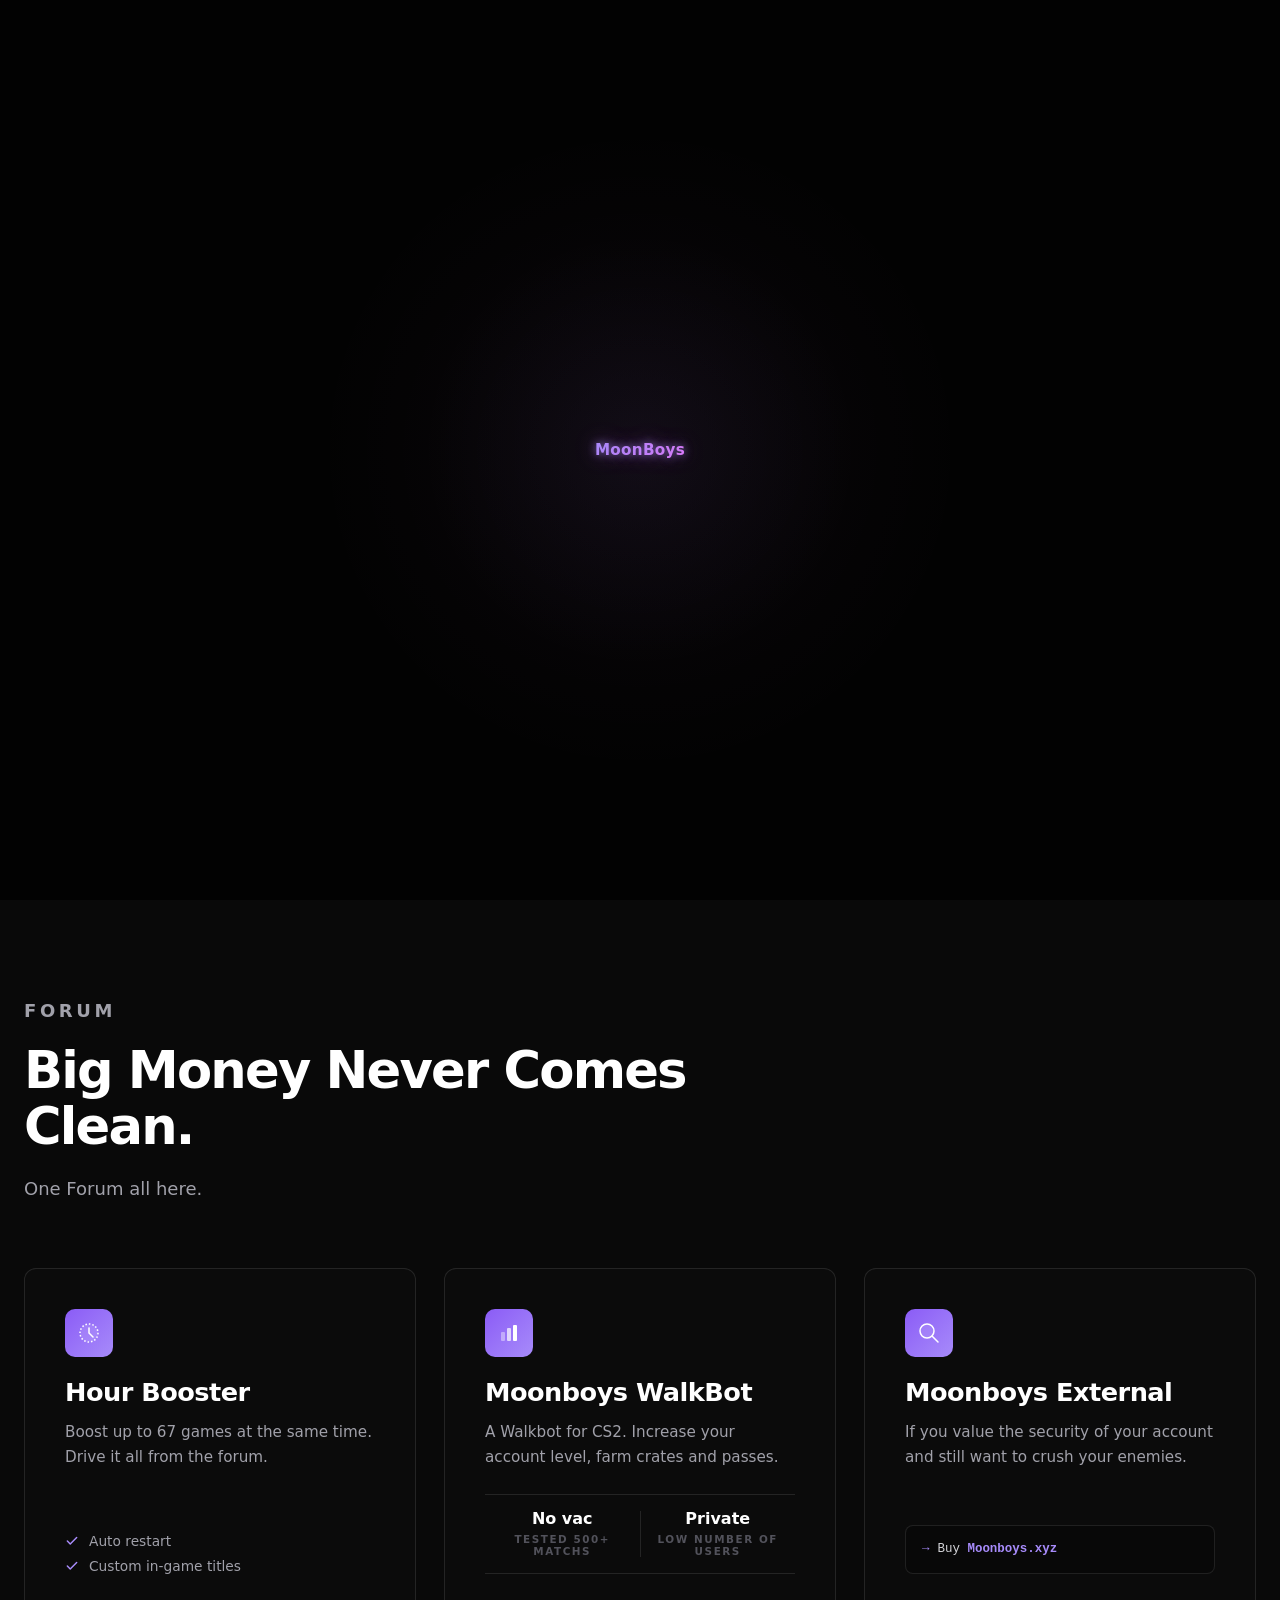
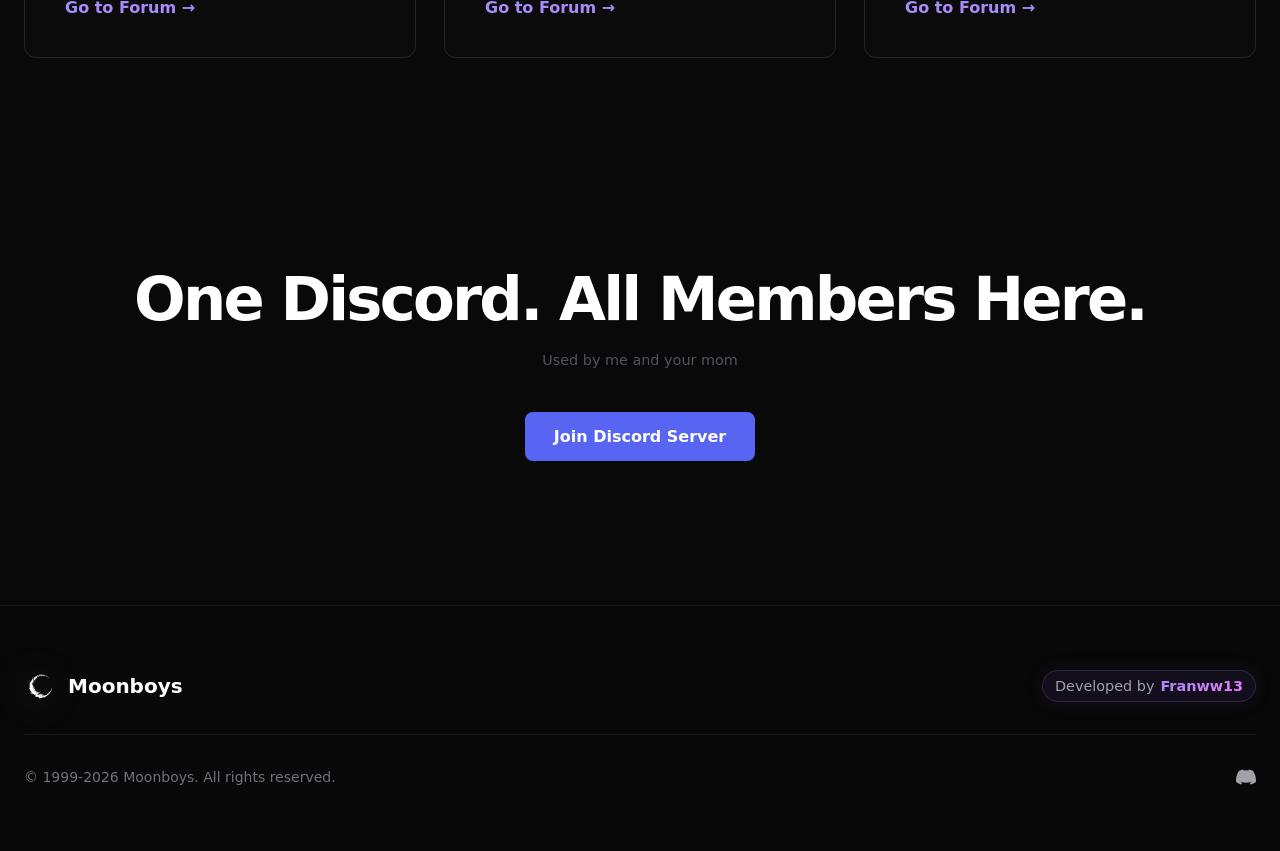
==== commit 802712bc: "moonboys page" ====
--- a/index.html
+++ b/index.html
@@ -8,14 +8,10 @@
   <link rel="icon" type="image/png" href="./logo.png" />
   <title>Moonboys</title>
   <meta name="description" content="Moonboys" />
+
   <style>
     :root {
       --bg: #090909;
-      --panel: rgba(255, 255, 255, 0.015);
-      --panel-2: rgba(255, 255, 255, 0.03);
-      --panel-3: rgba(0, 0, 0, 0.3);
-      --border: rgba(255, 255, 255, 0.1);
-      --border-soft: rgba(255, 255, 255, 0.05);
       --text: #ffffff;
       --muted: #a1a1aa;
       --muted-2: #71717a;
@@ -49,6 +45,10 @@
       -ms-overflow-style: none;
     }
 
+    body.entering {
+      overflow: hidden;
+    }
+
     body::-webkit-scrollbar {
       display: none;
     }
@@ -57,6 +57,41 @@
       color: inherit;
       text-decoration: none;
     }
+
+    .enter-screen {
+  position: fixed;
+  inset: 0;
+  z-index: 9999;
+  display: flex;
+  align-items: center;
+  justify-content: center;
+  background:
+    radial-gradient(circle at center, rgba(167, 139, 250, 0.055), transparent 28%),
+    radial-gradient(circle at center, rgba(232, 121, 249, 0.035), transparent 42%),
+    #020202;
+  cursor: pointer;
+  transition: opacity 0.8s ease, visibility 0.8s ease;
+}
+
+.enter-screen.hide {
+  opacity: 0;
+  visibility: hidden;
+  pointer-events: none;
+}
+
+.enter-text {
+  font-size: 0.95rem;
+  font-weight: 700;
+  letter-spacing: 0.02em;
+  background: linear-gradient(135deg, var(--purple-light), var(--pink));
+  -webkit-background-clip: text;
+  background-clip: text;
+  color: transparent;
+  text-shadow:
+    0 0 8px rgba(167, 139, 250, 0.75),
+    0 0 22px rgba(232, 121, 249, 0.42);
+  user-select: none;
+}
 
     .background-glow {
       position: fixed;
@@ -214,23 +249,6 @@
       transform: scale(0.98);
     }
 
-    .button-ghost {
-      padding: 10px 14px;
-      border-color: transparent;
-      background: transparent;
-      color: #ffffff;
-      font-size: 0.95rem;
-      text-shadow: 0 1px 16px rgba(0, 0, 0, 0.65);
-    }
-
-    .button-ghost:hover {
-      border-color: transparent;
-      background: transparent;
-      transform: translateY(-1px);
-      box-shadow: none;
-      color: var(--purple-light);
-    }
-
     .button-purple {
       padding: 10px 14px;
       border-color: transparent;
@@ -244,6 +262,19 @@
       transform: translateY(-1px);
       box-shadow: none;
       color: var(--purple-light);
+    }
+
+    .button-discord {
+      padding: 14px 28px;
+      background: var(--discord);
+      color: #ffffff;
+      font-size: 1rem;
+    }
+
+    .button-discord:hover {
+      background: #4752c4;
+      transform: translateY(-1px);
+      box-shadow: 0 0 25px rgba(88, 101, 242, 0.45), 0 4px 16px rgba(88, 101, 242, 0.28);
     }
 
     .mobile-menu-btn {
@@ -369,6 +400,14 @@
       padding-bottom: clamp(92px, 14vh, 150px);
     }
 
+    .hero-actions {
+      display: flex;
+      align-items: center;
+      justify-content: center;
+      gap: 16px;
+      flex-wrap: wrap;
+    }
+
     .eyebrow {
       color: var(--muted-3);
       font-size: 0.75rem;
@@ -376,479 +415,6 @@
       letter-spacing: 0.2em;
       text-transform: uppercase;
       margin-bottom: 16px;
-    }
-
-    h1 {
-      color: #ffffff;
-      font-size: clamp(2rem, 6vw, 4.5rem);
-      line-height: 1.05;
-      font-weight: 850;
-      letter-spacing: -0.045em;
-      margin-bottom: 24px;
-    }
-
-    .hero-copy p {
-      max-width: 540px;
-      color: #a1a1aa;
-      font-size: clamp(1rem, 2vw, 1.25rem);
-      line-height: 1.62;
-      font-weight: 400;
-      margin-bottom: 40px;
-    }
-
-    .hero-actions {
-      display: flex;
-      align-items: center;
-      justify-content: center;
-      gap: 16px;
-      flex-wrap: wrap;
-    }
-
-
-    .music-cover {
-      width: 64px;
-      height: 64px;
-      border-radius: 999px;
-      position: relative;
-      overflow: hidden;
-      background:
-        radial-gradient(circle at 50% 50%, #050505 0 11%, transparent 12%),
-        linear-gradient(135deg, rgba(255, 255, 255, 0.15), rgba(139, 92, 246, 0.24)),
-        url("./cover.jpg") center/cover;
-      box-shadow: inset 0 0 0 1px rgba(255, 255, 255, 0.08), 0 0 20px rgba(139, 92, 246, 0.20);
-      animation: spinCover 9s linear infinite;
-      animation-play-state: paused;
-    }
-
-    @keyframes spinCover {
-      to {
-        transform: rotate(360deg);
-      }
-    }
-
-    .music-main {
-      min-width: 0;
-    }
-
-    .music-title-row {
-      display: flex;
-      align-items: center;
-      justify-content: flex-start;
-      margin-bottom: 8px;
-    }
-
-    .music-title-row strong {
-      color: #ffffff;
-      font-size: 1.05rem;
-      font-weight: 850;
-      letter-spacing: -0.035em;
-      white-space: nowrap;
-      overflow: hidden;
-      text-overflow: ellipsis;
-      text-shadow: 0 1px 14px rgba(0, 0, 0, 0.5);
-    }
-
-    .music-control-row {
-      display: grid;
-      grid-template-columns: auto 92px auto 34px 92px;
-      align-items: center;
-      gap: 11px;
-      min-width: 0;
-    }
-
-    .music-time {
-      color: rgba(255, 255, 255, 0.58);
-      font-size: 0.78rem;
-      font-variant-numeric: tabular-nums;
-      white-space: nowrap;
-    }
-
-    .music-progress,
-    .volume-progress {
-      width: 100%;
-      height: 5px;
-      border: 0;
-      border-radius: 999px;
-      appearance: none;
-      background: linear-gradient(to right, var(--purple-light) 0%, var(--purple-light) var(--progress, 0%), rgba(255, 255, 255, 0.08) var(--progress, 0%), rgba(255, 255, 255, 0.08) 100%);
-      outline: none;
-      cursor: pointer;
-    }
-
-    .volume-progress {
-      --progress: 82%;
-      background: linear-gradient(to right, var(--purple-light) 0%, var(--purple-light) var(--volume, 82%), rgba(255, 255, 255, 0.08) var(--volume, 82%), rgba(255, 255, 255, 0.08) 100%);
-    }
-
-    .music-progress::-webkit-slider-thumb,
-    .volume-progress::-webkit-slider-thumb {
-      appearance: none;
-      width: 16px;
-      height: 16px;
-      border-radius: 999px;
-      background: linear-gradient(135deg, var(--purple), var(--purple-light));
-      box-shadow: 0 0 18px rgba(167, 139, 250, 0.78);
-    }
-
-    .music-progress::-moz-range-thumb,
-    .volume-progress::-moz-range-thumb {
-      width: 16px;
-      height: 16px;
-      border: 0;
-      border-radius: 999px;
-      background: linear-gradient(135deg, var(--purple), var(--purple-light));
-      box-shadow: 0 0 18px rgba(167, 139, 250, 0.78);
-    }
-
-    .music-play {
-      width: 34px;
-      height: 34px;
-      display: grid;
-      place-items: center;
-      border: 0;
-      border-radius: 999px;
-      background: transparent;
-      color: var(--purple-light);
-      cursor: pointer;
-      filter: drop-shadow(0 0 14px rgba(167, 139, 250, 0.55));
-      transition: transform 0.2s ease, color 0.2s ease;
-    }
-
-    .music-play:hover {
-      transform: scale(1.08);
-      color: #ffffff;
-    }
-
-    .music-play svg {
-      width: 25px;
-      height: 25px;
-    }
-
-    .pause-icon {
-      display: none;
-    }
-
-
-
-
-    .button-hero-ghost {
-      padding: 14px 28px;
-      background: rgba(255, 255, 255, 0.05);
-      border-color: rgba(255, 255, 255, 0.1);
-      color: #ffffff;
-      font-size: 1rem;
-      backdrop-filter: blur(10px);
-    }
-
-    .button-hero-ghost:hover {
-      border-color: rgba(255, 255, 255, 0.2);
-      background: rgba(255, 255, 255, 0.1);
-      transform: translateY(-1px);
-      box-shadow: 0 0 20px rgba(255, 255, 255, 0.2);
-    }
-
-    .button-discord {
-      padding: 14px 28px;
-      background: var(--discord);
-      color: #ffffff;
-      font-size: 1rem;
-    }
-
-    .button-discord:hover {
-      background: #4752c4;
-      transform: translateY(-1px);
-      box-shadow: 0 0 25px rgba(88, 101, 242, 0.45), 0 4px 16px rgba(88, 101, 242, 0.28);
-    }
-
-    .hero-visual {
-      flex: 1;
-      max-width: 45%;
-      width: 100%;
-    }
-
-    .video-card {
-      width: min(100%, 540px);
-      aspect-ratio: 1 / 1;
-      margin: 0 auto 0 0;
-      padding: 12px;
-      border: 1px solid rgba(255, 255, 255, 0.12);
-      border-radius: 18px;
-      background: rgba(255, 255, 255, 0.02);
-      backdrop-filter: blur(12px);
-      box-shadow: 0 26px 90px rgba(0, 0, 0, 0.45), 0 0 70px rgba(139, 92, 246, 0.12);
-      overflow: hidden;
-      animation: heroFloat 5s ease-in-out infinite;
-    }
-
-    .video-card video {
-      width: 100%;
-      height: 100%;
-      display: block;
-      object-fit: cover;
-      border-radius: 12px;
-      background: #050505;
-    }
-
-    @keyframes heroFloat {
-
-      0%,
-      100% {
-        transform: translateY(0);
-      }
-
-      50% {
-        transform: translateY(-10px);
-      }
-    }
-
-    .window-controls {
-      display: flex;
-      align-items: center;
-      gap: 8px;
-      margin-bottom: 16px;
-    }
-
-    .dot {
-      width: 12px;
-      height: 12px;
-      border-radius: 999px;
-    }
-
-    .dot.red {
-      background: rgba(239, 68, 68, 0.6);
-    }
-
-    .dot.yellow {
-      background: rgba(234, 179, 8, 0.6);
-    }
-
-    .dot.green {
-      background: rgba(34, 197, 94, 0.6);
-    }
-
-    .window-title {
-      margin-left: 8px;
-      color: var(--muted-3);
-      font-size: 0.7rem;
-      font-weight: 600;
-      transition: color 0.2s ease;
-    }
-
-    .window-title:hover {
-      color: var(--purple-light);
-    }
-
-    .search-box {
-      display: flex;
-      align-items: center;
-      gap: 8px;
-      margin-bottom: 20px;
-      padding: 10px;
-      border: 1px solid rgba(255, 255, 255, 0.05);
-      border-radius: 8px;
-      background: rgba(255, 255, 255, 0.03);
-      transition: border-color 0.2s ease, background 0.2s ease;
-    }
-
-    .search-box:focus-within {
-      border-color: rgba(139, 92, 246, 0.4);
-      background: rgba(255, 255, 255, 0.05);
-    }
-
-    .search-box input {
-      flex: 1;
-      min-width: 0;
-      border: 0;
-      outline: 0;
-      background: transparent;
-      color: #e4e4e7;
-      font-size: 0.75rem;
-    }
-
-    .search-box input::placeholder {
-      color: var(--muted-3);
-    }
-
-    .enter-key {
-      margin-left: auto;
-      padding: 2px 6px;
-      border: 1px solid rgba(255, 255, 255, 0.05);
-      border-radius: 5px;
-      background: rgba(255, 255, 255, 0.03);
-      color: var(--muted-3);
-      font-family: ui-monospace, SFMono-Regular, Menlo, monospace;
-      font-size: 0.6rem;
-    }
-
-    .dashboard-stack {
-      display: flex;
-      flex-direction: column;
-      gap: 12px;
-    }
-
-    .profile-row {
-      display: flex;
-      align-items: center;
-      gap: 12px;
-      padding: 12px;
-      border: 1px solid rgba(255, 255, 255, 0.05);
-      border-radius: 8px;
-      background: rgba(255, 255, 255, 0.03);
-    }
-
-    .avatar {
-      width: 32px;
-      height: 32px;
-      flex-shrink: 0;
-      display: grid;
-      place-items: center;
-      border-radius: 999px;
-      background: linear-gradient(135deg, rgba(139, 92, 246, 0.35), rgba(167, 139, 250, 0.35));
-    }
-
-    .profile-meta {
-      flex: 1;
-      min-width: 0;
-    }
-
-    .profile-meta strong {
-      display: block;
-      color: #ffffff;
-      font-size: 0.8rem;
-      font-weight: 700;
-      white-space: nowrap;
-      overflow: hidden;
-      text-overflow: ellipsis;
-    }
-
-    .profile-meta span {
-      display: block;
-      color: var(--muted-3);
-      font-size: 0.65rem;
-      margin-top: 3px;
-    }
-
-    .online {
-      display: flex;
-      align-items: center;
-      gap: 4px;
-      color: #4ade80;
-      font-size: 0.6rem;
-    }
-
-    .live-pulse {
-      width: 8px;
-      height: 8px;
-      border-radius: 999px;
-      background: var(--green);
-      animation: pulse 1.8s ease-in-out infinite;
-    }
-
-    @keyframes pulse {
-
-      0%,
-      100% {
-        opacity: 1;
-        box-shadow: 0 0 0 0 rgba(34, 197, 94, 0.35);
-      }
-
-      50% {
-        opacity: 0.75;
-        box-shadow: 0 0 0 6px rgba(34, 197, 94, 0);
-      }
-    }
-
-    .stats-grid {
-      display: grid;
-      grid-template-columns: repeat(3, minmax(0, 1fr));
-      gap: 8px;
-    }
-
-    .stat-card {
-      padding: 11px 10px;
-      text-align: center;
-      border: 1px solid rgba(255, 255, 255, 0.05);
-      border-radius: 8px;
-      background: rgba(255, 255, 255, 0.03);
-    }
-
-    .stat-card strong {
-      display: block;
-      color: var(--purple-light);
-      font-size: 0.95rem;
-      line-height: 1;
-      font-weight: 800;
-      margin-bottom: 6px;
-    }
-
-    .stat-card:nth-child(2) strong {
-      color: var(--pink);
-    }
-
-    .stat-card:nth-child(3) strong {
-      color: var(--blue);
-    }
-
-    .stat-card span {
-      color: var(--muted-3);
-      font-size: 0.55rem;
-      font-weight: 750;
-      letter-spacing: 0.12em;
-      text-transform: uppercase;
-    }
-
-    .matches-card {
-      padding: 12px;
-      border: 1px solid rgba(255, 255, 255, 0.05);
-      border-radius: 8px;
-      background: rgba(255, 255, 255, 0.03);
-    }
-
-    .matches-head {
-      display: flex;
-      align-items: center;
-      justify-content: space-between;
-      margin-bottom: 8px;
-    }
-
-    .matches-head strong {
-      color: var(--muted-3);
-      font-size: 0.65rem;
-      font-weight: 750;
-      letter-spacing: 0.12em;
-      text-transform: uppercase;
-    }
-
-    .matches-head span {
-      color: #3f3f46;
-      font-size: 0.6rem;
-    }
-
-    .bars {
-      height: 32px;
-      display: flex;
-      align-items: end;
-      gap: 4px;
-    }
-
-    .bar {
-      flex: 1;
-      border-radius: 3px 3px 0 0;
-      background: linear-gradient(to top, rgba(139, 92, 246, 0.45), rgba(139, 92, 246, 0.85));
-      transform-origin: bottom;
-      animation: growBar 1.2s ease forwards;
-    }
-
-    @keyframes growBar {
-      from {
-        transform: scaleY(0.2);
-        opacity: 0.4;
-      }
-
-      to {
-        transform: scaleY(1);
-        opacity: 1;
-      }
     }
 
     .section-pad {
@@ -1057,149 +623,6 @@
       font-weight: 750;
     }
 
-    .features-section {
-      background: rgba(9, 9, 9, 0.5);
-    }
-
-    .spotlight {
-      position: relative;
-      padding: 48px;
-      border: 1px solid rgba(255, 255, 255, 0.1);
-      border-radius: 16px;
-      background: rgba(255, 255, 255, 0.02);
-      overflow: hidden;
-      margin-bottom: 32px;
-    }
-
-    .spotlight::before {
-      content: "";
-      position: absolute;
-      top: -128px;
-      right: -80px;
-      width: 420px;
-      height: 420px;
-      background: radial-gradient(circle, rgba(139, 92, 246, 0.12) 0%, transparent 60%);
-      opacity: 0.7;
-      pointer-events: none;
-    }
-
-    .spotlight-grid {
-      position: relative;
-      z-index: 1;
-      display: flex;
-      align-items: stretch;
-      gap: 56px;
-    }
-
-    .spotlight-copy {
-      flex: 1;
-      max-width: 60%;
-      display: flex;
-      flex-direction: column;
-      justify-content: center;
-    }
-
-    .spotlight-copy h3 {
-      color: #ffffff;
-      font-size: clamp(1.8rem, 4vw, 2.6rem);
-      line-height: 1.15;
-      font-weight: 850;
-      letter-spacing: -0.035em;
-      margin-bottom: 20px;
-    }
-
-    .spotlight-copy p {
-      max-width: 520px;
-      color: #a1a1aa;
-      font-size: 1.05rem;
-      line-height: 1.65;
-      margin-bottom: 32px;
-    }
-
-    .spotlight-visual {
-      flex: 1;
-      max-width: 40%;
-      display: flex;
-      align-items: center;
-    }
-
-    .terminal {
-      width: 100%;
-      padding: 24px;
-      border: 1px solid rgba(255, 255, 255, 0.1);
-      border-radius: 12px;
-      background: rgba(0, 0, 0, 0.3);
-      backdrop-filter: blur(8px);
-      box-shadow: 0 8px 32px rgba(0, 0, 0, 0.4);
-      font-family: ui-monospace, SFMono-Regular, Menlo, Consolas, monospace;
-      font-size: 0.95rem;
-    }
-
-    .terminal-head {
-      display: flex;
-      align-items: center;
-      gap: 8px;
-      padding-bottom: 12px;
-      margin-bottom: 16px;
-      border-bottom: 1px solid rgba(255, 255, 255, 0.05);
-    }
-
-    .terminal-head span:nth-child(2) {
-      color: var(--muted-3);
-      font-size: 0.65rem;
-      font-weight: 700;
-      letter-spacing: 0.2em;
-      text-transform: uppercase;
-    }
-
-    .terminal-head small {
-      margin-left: auto;
-      color: #3f3f46;
-      font-size: 0.65rem;
-    }
-
-    .terminal-lines {
-      display: flex;
-      flex-direction: column;
-      gap: 12px;
-    }
-
-    .terminal-lines div {
-      display: flex;
-      align-items: baseline;
-      gap: 8px;
-      color: #d4d4d8;
-    }
-
-    .terminal-lines .muted-line {
-      padding-top: 10px;
-      margin-top: 4px;
-      border-top: 1px solid rgba(255, 255, 255, 0.05);
-      color: var(--muted-3);
-      font-size: 0.82rem;
-    }
-
-    .features-grid {
-      display: grid;
-      grid-template-columns: repeat(3, minmax(0, 1fr));
-      gap: 24px;
-    }
-
-    .feature-card {
-      min-height: auto;
-      padding: 32px;
-    }
-
-    .feature-card h3 {
-      font-size: 1.125rem;
-      margin-bottom: 8px;
-    }
-
-    .feature-card p {
-      margin-bottom: 0;
-      font-size: 0.9rem;
-    }
-
     .community {
       padding: 112px 0 144px;
       text-align: center;
@@ -1226,11 +649,6 @@
       color: var(--muted-3);
       font-size: 0.9rem;
       margin-bottom: 40px;
-    }
-
-    .community .used-by span {
-      color: #d4d4d8;
-      font-weight: 750;
     }
 
     .community-actions {
@@ -1255,7 +673,6 @@
     }
 
     .dev-name {
-      color: #ffffff;
       font-weight: 800;
       background: linear-gradient(135deg, var(--purple-light), var(--pink));
       -webkit-background-clip: text;
@@ -1303,51 +720,19 @@
       height: 32px;
     }
 
-    .footer-brand p {
-      max-width: 320px;
-      color: #a1a1aa;
-      font-size: 0.95rem;
-      line-height: 1.6;
-    }
-
     .footer-links {
       display: grid;
       grid-template-columns: repeat(3, minmax(0, 1fr));
       gap: 32px;
     }
 
-    .footer-links h4 {
-      color: #ffffff;
-      font-size: 0.9rem;
-      font-weight: 750;
-      text-transform: uppercase;
-      letter-spacing: 0.08em;
-      margin-bottom: 16px;
-    }
-
-    .footer-links ul {
-      display: flex;
-      flex-direction: column;
-      gap: 12px;
-      list-style: none;
-    }
-
-    .footer-links a {
-      color: #a1a1aa;
-      font-size: 0.95rem;
-      transition: color 0.2s ease;
-    }
-
-    .footer-links a:hover {
-      color: #ffffff;
-    }
-
     .footer-bottom {
       display: flex;
       align-items: center;
       justify-content: space-between;
       gap: 16px;
       padding-top: 32px;
+      margin-top: 32px;
       border-top: 1px solid rgba(255, 255, 255, 0.05);
     }
 
@@ -1391,30 +776,17 @@
     }
 
     @media (max-width: 1024px) {
-
-      .hero-grid,
-      .spotlight-grid {
+      .cards-grid {
+        grid-template-columns: 1fr;
+      }
+
+      .footer-main {
         flex-direction: column;
-      }
-
-      .hero-copy,
-      .hero-visual,
-      .spotlight-copy,
-      .spotlight-visual {
-        max-width: 100%;
-      }
-
-      .hero-actions {
-        justify-content: center;
-      }
-
-      .cards-grid,
-      .features-grid {
-        grid-template-columns: 1fr;
-      }
-
-      .footer-main {
-        grid-template-columns: 1fr;
+        align-items: flex-start;
+      }
+
+      .footer-right {
+        justify-content: flex-start;
       }
     }
 
@@ -1461,17 +833,8 @@
         margin-bottom: 48px;
       }
 
-      .card,
-      .spotlight {
+      .card {
         padding: 28px;
-      }
-
-      .features-grid {
-        gap: 16px;
-      }
-
-      .footer-links {
-        grid-template-columns: 1fr 1fr;
       }
 
       .footer-bottom {
@@ -1481,33 +844,8 @@
     }
 
     @media (max-width: 520px) {
-      .hero {
-        min-height: 100vh;
-        min-height: 100svh;
-      }
-
       .hero-video-content {
         padding-bottom: 72px;
-      }
-
-      .music-player {
-        width: 100%;
-        height: auto;
-        grid-template-columns: 56px 1fr;
-        gap: 12px;
-      }
-
-      .music-cover {
-        width: 56px;
-        height: 56px;
-      }
-
-      .music-control-row {
-        grid-template-columns: auto 1fr auto 32px;
-      }
-
-      .volume-progress {
-        display: none;
       }
 
       .hero-actions,
@@ -1520,14 +858,6 @@
         width: 100%;
       }
 
-      .stats-grid {
-        gap: 6px;
-      }
-
-      .stat-card strong {
-        font-size: 0.82rem;
-      }
-
       .footer-links {
         grid-template-columns: 1fr;
       }
@@ -1535,8 +865,16 @@
   </style>
 </head>
 
-<body>
-  <div class="background-glow"><span class="glow-third"></span></div>
+<body class="entering">
+  <div id="enter-screen" class="enter-screen">
+    <span class="enter-text">MoonBoys</span>
+  </div>
+
+  <audio id="hero-audio" src="./song.mp3" loop preload="auto"></audio>
+
+  <div class="background-glow">
+    <span class="glow-third"></span>
+  </div>
 
   <nav class="nav">
     <div class="container nav-inner">
@@ -1549,17 +887,18 @@
 
       <ul class="nav-links">
         <li><a class="nav-link" href="#products">Forum</a></li>
-
         <li><a class="nav-link" href="#community">Community</a></li>
       </ul>
 
       <div class="nav-actions">
-
         <a href="https://discord.com/invite/moonboys" target="_blank" rel="noopener noreferrer"
           class="button button-purple">Discord</a>
+
         <button class="mobile-menu-btn" id="mobile-menu-btn" aria-label="Toggle menu" aria-expanded="false"
           aria-controls="mobile-menu">
-          <span></span><span></span><span></span>
+          <span></span>
+          <span></span>
+          <span></span>
         </button>
       </div>
     </div>
@@ -1580,12 +919,9 @@
     <section class="hero">
       <video class="hero-bg-video" src="./moonboys.mp4" autoplay muted loop playsinline preload="metadata"
         aria-label="Moonboys background video"></video>
+
       <div class="container hero-video-content fade-in">
         <div class="hero-actions">
-          <div class="music-player" id="music-player">
-            <audio id="hero-audio" src="./song.mp3" autoplay loop preload="auto"></audio>
-
-          </div>
           <a href="https://discord.gg/moonboys" target="_blank" rel="noopener noreferrer" class="button button-discord">
             <svg width="22" height="22" viewBox="0 0 24 24" fill="currentColor" aria-hidden="true">
               <path
@@ -1616,22 +952,31 @@
                   stroke-linejoin="round"></path>
               </svg>
             </div>
+
             <h3>Hour Booster</h3>
             <p>Boost up to 67 games at the same time. Drive it all from the forum.</p>
+
             <ul class="check-list">
-
-              <li><svg width="14" height="14" viewBox="0 0 24 24" fill="none" stroke="currentColor" stroke-width="2.5"
+              <li>
+                <svg width="14" height="14" viewBox="0 0 24 24" fill="none" stroke="currentColor" stroke-width="2.5"
                   stroke-linecap="round" stroke-linejoin="round">
                   <polyline points="20 6 9 17 4 12"></polyline>
-                </svg>Auto restart</li>
-              <li><svg width="14" height="14" viewBox="0 0 24 24" fill="none" stroke="currentColor" stroke-width="2.5"
+                </svg>
+                Auto restart
+              </li>
+
+              <li>
+                <svg width="14" height="14" viewBox="0 0 24 24" fill="none" stroke="currentColor" stroke-width="2.5"
                   stroke-linecap="round" stroke-linejoin="round">
                   <polyline points="20 6 9 17 4 12"></polyline>
-                </svg>Custom in-game titles</li>
-
+                </svg>
+                Custom in-game titles
+              </li>
             </ul>
-            <a href="https://discord.gg/moonboys" target="_blank" rel="noopener noreferrer" class="card-link">Go to
-              Forum →</a>
+
+            <a href="https://discord.gg/moonboys" target="_blank" rel="noopener noreferrer" class="card-link">
+              Go to Forum →
+            </a>
           </article>
 
           <article class="card fade-in">
@@ -1642,17 +987,25 @@
                 <rect x="32" y="8" width="8" height="32" rx="2" fill="white"></rect>
               </svg>
             </div>
+
             <h3>Moonboys WalkBot</h3>
-            <p>A Walkbot for CS2. Increase your account level, farm crates and passes.
-            </p>
+            <p>A Walkbot for CS2. Increase your account level, farm crates and passes.</p>
 
             <div class="mini-stats">
-              <div><strong>No vac</strong><span>Tested 500+ matchs</span></div>
-              <div><strong>Private</strong><span>Low number of users</span></div>
-
+              <div>
+                <strong>No vac</strong>
+                <span>Tested 500+ matchs</span>
+              </div>
+
+              <div>
+                <strong>Private</strong>
+                <span>Low number of users</span>
+              </div>
             </div>
-            <a href="https://discord.gg/moonboys" target="_blank" rel="noopener noreferrer" class="card-link">Go to
-              Forum →</a>
+
+            <a href="https://discord.gg/moonboys" target="_blank" rel="noopener noreferrer" class="card-link">
+              Go to Forum →
+            </a>
           </article>
 
           <article class="card fade-in">
@@ -1662,25 +1015,35 @@
                 <path d="M30 30L42 42" stroke="white" stroke-width="3" stroke-linecap="round"></path>
               </svg>
             </div>
+
             <h3>Moonboys External</h3>
             <p>If you value the security of your account and still want to crush your enemies.</p>
+
             <div class="terminal-mini">
-              <div class="new-url"><span class="accent">→</span><span>Buy<span class="accent"> Moonboys.xyz</div>
+              <div class="new-url">
+                <span class="accent">→</span>
+                <span>Buy <span class="accent">Moonboys.xyz</span></span>
+              </div>
             </div>
-            <a href="#tracker" class="card-link">Go to Forum →</a>
+
+            <a href="https://discord.gg/moonboys" target="_blank" rel="noopener noreferrer" class="card-link">
+              Go to Forum →
+            </a>
           </article>
         </div>
       </div>
     </section>
 
-
     <section class="community" id="community">
       <div class="container fade-in">
-        <h2>One Discord. All Neggers Here.</h2>
+        <h2>One Discord. All Members Here.</h2>
         <p class="used-by">Used by me and your mom</p>
+
         <div class="community-actions">
           <a href="https://discord.gg/moonboys" target="_blank" rel="noopener noreferrer"
-            class="button button-discord">Join Discord Server</a>
+            class="button button-discord">
+            Join Discord Server
+          </a>
         </div>
       </div>
     </section>
@@ -1696,12 +1059,10 @@
             </span>
             <span>Moonboys</span>
           </div>
-          <p></p>
         </div>
 
         <div class="footer-links"></div>
 
-        <!-- Alinhar a frase à direita -->
         <div class="footer-right">
           <p class="developer-credit">
             Developed by
@@ -1712,19 +1073,49 @@
 
       <div class="footer-bottom">
         <p>&copy; 1999-2026 Moonboys. All rights reserved.</p>
+
         <div class="socials">
-          <a href="https://discord.gg/moonboys" aria-label="Discord Server" target="_blank"
-            rel="noopener noreferrer"><svg width="20" height="20" viewBox="0 0 24 24" fill="currentColor">
+          <a href="https://discord.gg/moonboys" aria-label="Discord Server" target="_blank" rel="noopener noreferrer">
+            <svg width="20" height="20" viewBox="0 0 24 24" fill="currentColor">
               <path
                 d="M20.317 4.37a19.791 19.791 0 0 0-4.885-1.515a.074.074 0 0 0-.079.037c-.21.375-.444.864-.608 1.25a18.27 18.27 0 0 0-5.487 0a12.64 12.64 0 0 0-.617-1.25a.077.077 0 0 0-.079-.037A19.736 19.736 0 0 0 3.677 4.37a.07.07 0 0 0-.032.027C.533 9.046-.32 13.58.099 18.057a.082.082 0 0 0 .031.057a19.9 19.9 0 0 0 5.993 3.03a.078.078 0 0 0 .084-.028a14.09 14.09 0 0 0 1.226-1.994a.076.076 0 0 0-.041-.106a13.107 13.107 0 0 1-1.872-.892a.077.077 0 0 1-.008-.128c.126-.094.252-.194.372-.292a.074.074 0 0 1 .077-.01c3.928 1.793 8.18 1.793 12.062 0a.074.074 0 0 1 .078.01c.12.098.246.198.373.292a.077.077 0 0 1-.006.127a12.299 12.299 0 0 1-1.873.892a.077.077 0 0 0-.041.107c.36.698.772 1.362 1.225 1.993a.076.076 0 0 0 .084.028a19.839 19.839 0 0 0 6.002-3.03a.077.077 0 0 0 .032-.054c.5-5.177-.838-9.674-3.549-13.66a.061.061 0 0 0-.031-.03z">
               </path>
-            </svg></a>
+            </svg>
+          </a>
         </div>
       </div>
     </div>
   </footer>
 
   <script>
+    const enterScreen = document.getElementById('enter-screen');
+    const heroAudio = document.getElementById('hero-audio');
+
+    async function enterSite() {
+      if (!enterScreen) return;
+
+      if (heroAudio) {
+        heroAudio.volume = 0.82;
+
+        try {
+          await heroAudio.play();
+        } catch (error) {
+          console.log('Audio blocked or file not found:', error);
+        }
+      }
+
+      enterScreen.classList.add('hide');
+      document.body.classList.remove('entering');
+
+      setTimeout(() => {
+        enterScreen.style.display = 'none';
+      }, 800);
+    }
+
+    if (enterScreen) {
+      enterScreen.addEventListener('click', enterSite);
+    }
+
     const nav = document.querySelector('.nav');
     const mobileBtn = document.getElementById('mobile-menu-btn');
     const mobileMenu = document.getElementById('mobile-menu');
@@ -1737,81 +1128,9 @@
     window.addEventListener('scroll', updateNavBackground, { passive: true });
     updateNavBackground();
 
-    const musicPlayer = document.getElementById('music-player');
-    const heroAudio = document.getElementById('hero-audio');
-    const audioToggle = document.getElementById('audio-toggle');
-    const audioProgress = document.getElementById('audio-progress');
-    const audioVolume = document.getElementById('audio-volume');
-    const audioCurrent = document.getElementById('audio-current');
-    const audioDuration = document.getElementById('audio-duration');
-
-    function formatTime(seconds) {
-      if (!Number.isFinite(seconds)) return '00:00';
-      const mins = Math.floor(seconds / 60);
-      const secs = Math.floor(seconds % 60);
-      return `${String(mins).padStart(2, '0')}:${String(secs).padStart(2, '0')}`;
-    }
-
-    function setMusicPlayingState() {
-      if (!musicPlayer || !heroAudio) return;
-      musicPlayer.classList.toggle('playing', !heroAudio.paused);
-    }
-
-    if (musicPlayer && heroAudio && audioToggle && audioProgress) {
-      heroAudio.volume = 0.82;
-      if (audioVolume) {
-        audioVolume.style.setProperty('--volume', '82%');
-      }
-
-      const tryAutoplay = () => {
-        heroAudio.play().then(setMusicPlayingState).catch(() => setMusicPlayingState());
-      };
-
-      window.addEventListener('load', tryAutoplay);
-
-      audioToggle.addEventListener('click', () => {
-        if (heroAudio.paused) {
-          heroAudio.play().then(setMusicPlayingState).catch(() => setMusicPlayingState());
-        } else {
-          heroAudio.pause();
-          setMusicPlayingState();
-        }
-      });
-
-      heroAudio.addEventListener('loadedmetadata', () => {
-        audioDuration.textContent = formatTime(heroAudio.duration);
-      });
-
-      heroAudio.addEventListener('timeupdate', () => {
-        const percent = heroAudio.duration ? (heroAudio.currentTime / heroAudio.duration) * 100 : 0;
-        audioProgress.value = percent;
-        audioProgress.style.setProperty('--progress', `${percent}%`);
-        audioCurrent.textContent = formatTime(heroAudio.currentTime);
-        audioDuration.textContent = formatTime(heroAudio.duration);
-        setMusicPlayingState();
-      });
-
-      audioProgress.addEventListener('input', () => {
-        if (!heroAudio.duration) return;
-        const percent = Number(audioProgress.value);
-        heroAudio.currentTime = (percent / 100) * heroAudio.duration;
-        audioProgress.style.setProperty('--progress', `${percent}%`);
-      });
-
-      if (audioVolume) {
-        audioVolume.addEventListener('input', () => {
-          const volume = Number(audioVolume.value);
-          heroAudio.volume = volume / 100;
-          audioVolume.style.setProperty('--volume', `${volume}%`);
-        });
-      }
-
-      heroAudio.addEventListener('play', setMusicPlayingState);
-      heroAudio.addEventListener('pause', setMusicPlayingState);
-    }
-
     if (mobileBtn && mobileMenu) {
       let open = false;
+
       const toggleMenu = () => {
         open = !open;
         mobileBtn.classList.toggle('open', open);
@@ -1820,6 +1139,7 @@
       };
 
       mobileBtn.addEventListener('click', toggleMenu);
+
       document.querySelectorAll('.mobile-link').forEach(link => {
         link.addEventListener('click', () => {
           if (open) toggleMenu();
@@ -1828,6 +1148,7 @@
     }
 
     const revealEls = document.querySelectorAll('.fade-in, .fade-in-right');
+
     const revealObserver = new IntersectionObserver((entries) => {
       entries.forEach((entry) => {
         if (!entry.isIntersecting) return;
@@ -1841,43 +1162,13 @@
       revealObserver.observe(el);
     });
 
-    const counters = document.querySelectorAll('.count, .big-count');
-    const counterObserver = new IntersectionObserver((entries) => {
-      entries.forEach((entry) => {
-        if (!entry.isIntersecting) return;
-        const el = entry.target;
-        const target = Number.parseFloat(el.dataset.target || '0');
-        const decimal = el.dataset.decimal === 'true';
-        const duration = 1400;
-        const start = performance.now();
-
-        const tick = (now) => {
-          const progress = Math.min((now - start) / duration, 1);
-          const eased = 1 - Math.pow(1 - progress, 3);
-          const value = target * eased;
-
-          if (decimal) {
-            el.textContent = value.toFixed(2);
-          } else {
-            el.textContent = Math.floor(value).toLocaleString('en-US');
-          }
-
-          if (progress < 1) requestAnimationFrame(tick);
-        };
-
-        requestAnimationFrame(tick);
-        counterObserver.unobserve(el);
-      });
-    }, { threshold: 0.5 });
-
-    counters.forEach((counter) => counterObserver.observe(counter));
-
     const sections = document.querySelectorAll('section[id]');
     const navLinks = document.querySelectorAll('.nav-link');
 
     function updateActiveNav() {
       const y = window.scrollY + 150;
       let active = '';
+
       sections.forEach((section) => {
         if (y >= section.offsetTop && y < section.offsetTop + section.offsetHeight) {
           active = section.id;
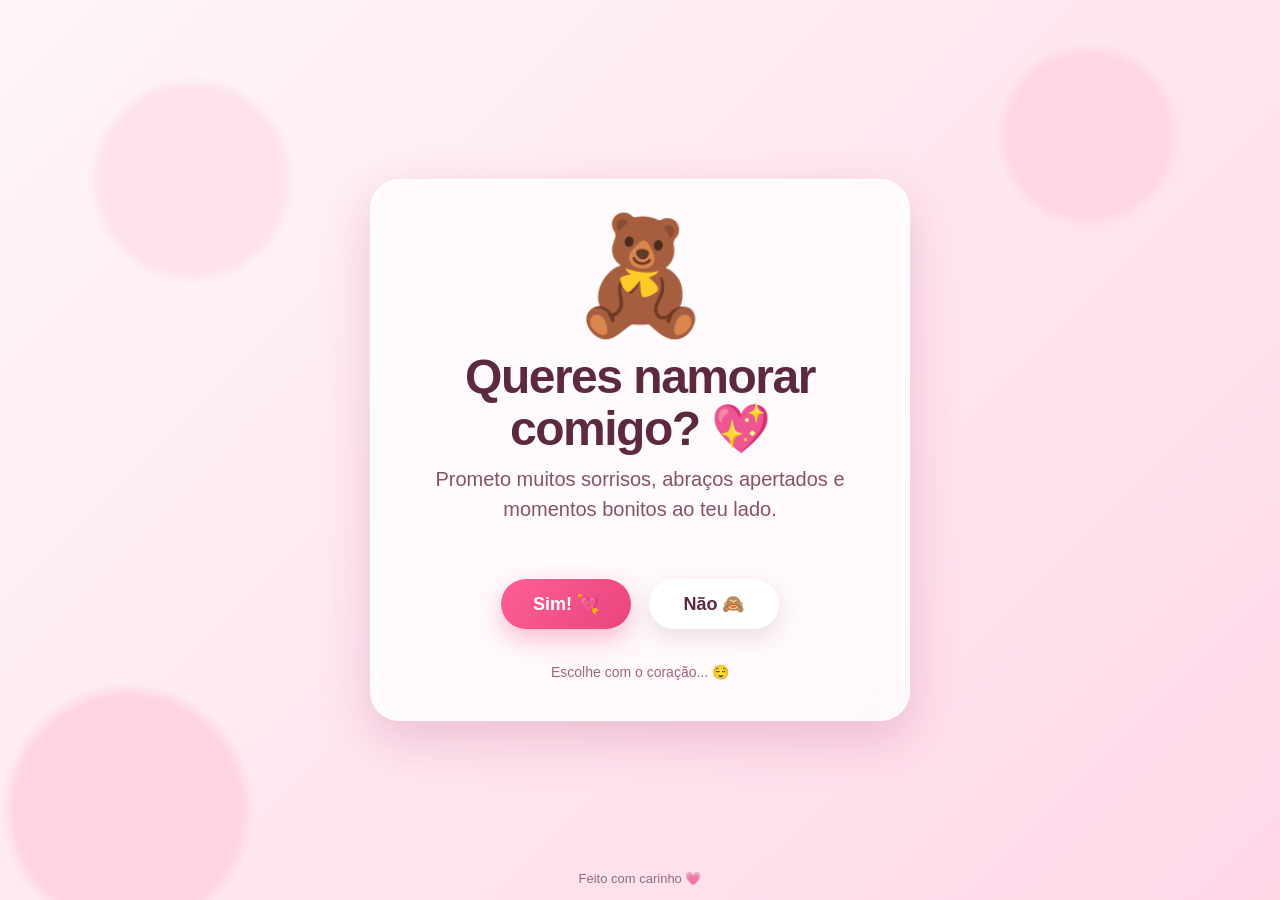
==== commit 981049d1: "Update index.html" ====
--- a/index.html
+++ b/index.html
@@ -1,1189 +1,424 @@
 <!DOCTYPE html>
-<html lang="en">
-
+<html lang="pt-PT">
 <head>
   <meta charset="UTF-8" />
   <meta name="viewport" content="width=device-width, initial-scale=1.0" />
-  <meta name="theme-color" content="#8B5CF6" />
-  <link rel="icon" type="image/png" href="./logo.png" />
-  <title>Moonboys</title>
-  <meta name="description" content="Moonboys" />
+  <meta name="theme-color" content="#ff7aa8" />
+  <title>Queres namorar comigo? 💖</title>
 
   <style>
     :root {
-      --bg: #090909;
-      --text: #ffffff;
-      --muted: #a1a1aa;
-      --muted-2: #71717a;
-      --muted-3: #52525b;
-      --purple: #8b5cf6;
-      --purple-light: #a78bfa;
-      --pink: #e879f9;
-      --blue: #818cf8;
-      --discord: #5865f2;
-      --green: #22c55e;
-      --font: Inter, ui-sans-serif, system-ui, -apple-system, BlinkMacSystemFont, "Segoe UI", sans-serif;
+      --pink: #ff5f96;
+      --pink-dark: #e9447e;
+      --pink-soft: #ffd8e6;
+      --cream: #fff8fb;
+      --text: #5d2940;
+      --shadow: 0 18px 50px rgba(170, 50, 100, 0.22);
     }
 
     * {
       box-sizing: border-box;
+    }
+
+    html,
+    body {
+      width: 100%;
+      min-height: 100%;
       margin: 0;
-      padding: 0;
-    }
-
-    html {
-      scroll-behavior: smooth;
     }
 
     body {
       min-height: 100vh;
-      overflow-x: hidden;
-      background: var(--bg);
+      overflow: hidden;
+      font-family: "Trebuchet MS", "Segoe UI", Arial, sans-serif;
       color: var(--text);
-      font-family: var(--font);
-      scrollbar-width: none;
-      -ms-overflow-style: none;
-    }
-
-    body.entering {
-      overflow: hidden;
-    }
-
-    body::-webkit-scrollbar {
-      display: none;
-    }
-
-    a {
-      color: inherit;
-      text-decoration: none;
-    }
-
-    .enter-screen {
-  position: fixed;
-  inset: 0;
-  z-index: 9999;
-  display: flex;
-  align-items: center;
-  justify-content: center;
-  background:
-    radial-gradient(circle at center, rgba(167, 139, 250, 0.055), transparent 28%),
-    radial-gradient(circle at center, rgba(232, 121, 249, 0.035), transparent 42%),
-    #020202;
-  cursor: pointer;
-  transition: opacity 0.8s ease, visibility 0.8s ease;
-}
-
-.enter-screen.hide {
-  opacity: 0;
-  visibility: hidden;
-  pointer-events: none;
-}
-
-.enter-text {
-  font-size: 0.95rem;
-  font-weight: 700;
-  letter-spacing: 0.02em;
-  background: linear-gradient(135deg, var(--purple-light), var(--pink));
-  -webkit-background-clip: text;
-  background-clip: text;
-  color: transparent;
-  text-shadow:
-    0 0 8px rgba(167, 139, 250, 0.75),
-    0 0 22px rgba(232, 121, 249, 0.42);
-  user-select: none;
-}
-
-    .background-glow {
+      background:
+        radial-gradient(circle at 15% 20%, #ffe2ec 0 7%, transparent 8%),
+        radial-gradient(circle at 85% 15%, #ffd6e5 0 6%, transparent 7%),
+        radial-gradient(circle at 10% 90%, #ffd3e3 0 8%, transparent 9%),
+        linear-gradient(135deg, #fff6fa, #ffd8e8);
+      display: grid;
+      place-items: center;
+      position: relative;
+    }
+
+    .floating-hearts {
       position: fixed;
       inset: 0;
+      pointer-events: none;
       overflow: hidden;
+      z-index: 0;
+    }
+
+    .heart {
+      position: absolute;
+      bottom: -40px;
+      opacity: 0;
+      animation: floatUp linear infinite;
+      filter: drop-shadow(0 6px 6px rgba(200, 50, 100, 0.15));
+    }
+
+    @keyframes floatUp {
+      0% {
+        transform: translateY(0) rotate(0deg) scale(0.7);
+        opacity: 0;
+      }
+
+      10% {
+        opacity: 0.75;
+      }
+
+      85% {
+        opacity: 0.65;
+      }
+
+      100% {
+        transform: translateY(-115vh) rotate(25deg) scale(1.2);
+        opacity: 0;
+      }
+    }
+
+    .card {
+      width: min(92vw, 540px);
+      padding: 38px 28px 32px;
+      text-align: center;
+      background: rgba(255, 255, 255, 0.78);
+      border: 1px solid rgba(255, 255, 255, 0.9);
+      border-radius: 30px;
+      box-shadow: var(--shadow);
+      backdrop-filter: blur(12px);
+      position: relative;
+      z-index: 2;
+      animation: appear 700ms ease both;
+    }
+
+    @keyframes appear {
+      from {
+        opacity: 0;
+        transform: translateY(16px) scale(0.96);
+      }
+
+      to {
+        opacity: 1;
+        transform: translateY(0) scale(1);
+      }
+    }
+
+    .bear {
+      font-size: clamp(72px, 18vw, 115px);
+      line-height: 1;
+      display: inline-block;
+      animation: bounce 1.8s ease-in-out infinite;
+      transform-origin: bottom center;
+      user-select: none;
+    }
+
+    @keyframes bounce {
+      0%, 100% {
+        transform: translateY(0) rotate(-2deg);
+      }
+
+      50% {
+        transform: translateY(-8px) rotate(2deg);
+      }
+    }
+
+    h1 {
+      margin: 18px 0 10px;
+      font-size: clamp(30px, 7vw, 48px);
+      line-height: 1.08;
+      letter-spacing: -1.5px;
+    }
+
+    .subtitle {
+      margin: 0 auto 28px;
+      max-width: 420px;
+      font-size: clamp(16px, 3.8vw, 20px);
+      color: #875168;
+      line-height: 1.5;
+    }
+
+    .buttons-area {
+      position: relative;
+      min-height: 104px;
+      display: flex;
+      justify-content: center;
+      align-items: center;
+      gap: 18px;
+    }
+
+    button {
+      border: 0;
+      border-radius: 999px;
+      padding: 14px 28px;
+      min-width: 130px;
+      font: inherit;
+      font-size: 18px;
+      font-weight: 800;
+      cursor: pointer;
+      transition:
+        transform 180ms ease,
+        box-shadow 180ms ease,
+        background 180ms ease;
+      touch-action: manipulation;
+      user-select: none;
+    }
+
+    #yesBtn {
+      color: #fff;
+      background: linear-gradient(135deg, var(--pink), var(--pink-dark));
+      box-shadow: 0 10px 24px rgba(233, 68, 126, 0.34);
+      z-index: 4;
+    }
+
+    #yesBtn:hover,
+    #yesBtn:focus-visible {
+      transform: translateY(-3px) scale(1.04);
+      box-shadow: 0 14px 28px rgba(233, 68, 126, 0.4);
+      outline: none;
+    }
+
+    #noBtn {
+      color: var(--text);
+      background: #fff;
+      box-shadow: 0 8px 22px rgba(120, 50, 80, 0.14);
+      z-index: 5;
+    }
+
+    .hint {
+      min-height: 24px;
+      margin: 8px 0 0;
+      color: #a4637e;
+      font-size: 14px;
+    }
+
+    .success {
+      display: none;
+      text-align: center;
+      animation: appear 500ms ease both;
+    }
+
+    .success.show {
+      display: block;
+    }
+
+    .question.hide {
+      display: none;
+    }
+
+    .success h2 {
+      margin: 14px 0 10px;
+      font-size: clamp(34px, 8vw, 55px);
+      color: var(--pink-dark);
+    }
+
+    .success p {
+      margin: 0;
+      font-size: clamp(18px, 4.5vw, 23px);
+      line-height: 1.5;
+    }
+
+    .big-heart {
+      font-size: clamp(90px, 22vw, 145px);
+      display: inline-block;
+      animation: heartbeat 900ms ease-in-out infinite;
+    }
+
+    @keyframes heartbeat {
+      0%, 100% {
+        transform: scale(1);
+      }
+
+      35% {
+        transform: scale(1.12);
+      }
+
+      55% {
+        transform: scale(1);
+      }
+
+      75% {
+        transform: scale(1.08);
+      }
+    }
+
+    .confetti {
+      position: fixed;
+      width: 12px;
+      height: 12px;
+      top: -20px;
+      border-radius: 3px;
+      z-index: 10;
       pointer-events: none;
-      z-index: -10;
-    }
-
-    .background-glow::before,
-    .background-glow::after,
-    .glow-third {
-      content: "";
-      position: absolute;
-      border-radius: 999px;
-      filter: blur(0);
-    }
-
-    .background-glow::before {
-      top: 10%;
-      left: -128px;
-      width: 500px;
-      height: 500px;
-      background: radial-gradient(circle, rgba(139, 92, 246, 0.08) 0%, transparent 70%);
-    }
-
-    .background-glow::after {
-      top: 60%;
-      right: -80px;
-      width: 420px;
-      height: 420px;
-      background: radial-gradient(circle, rgba(232, 121, 249, 0.05) 0%, transparent 70%);
-    }
-
-    .glow-third {
-      bottom: 0;
-      left: 33%;
-      width: 400px;
-      height: 400px;
-      background: radial-gradient(circle, rgba(129, 140, 248, 0.06) 0%, transparent 70%);
-    }
-
-    .container {
-      width: min(1280px, calc(100% - 48px));
-      margin-inline: auto;
-    }
-
-    .nav {
+      animation: fall 3.5s linear forwards;
+    }
+
+    @keyframes fall {
+      to {
+        transform: translateY(115vh) rotate(720deg);
+        opacity: 0.2;
+      }
+    }
+
+    .footer {
       position: fixed;
-      top: 0;
-      left: 0;
-      right: 0;
-      z-index: 100;
-      border-bottom: 0;
-      background: transparent;
-      backdrop-filter: none;
-      transition: background 0.25s ease, backdrop-filter 0.25s ease;
-    }
-
-    .nav.scrolled {
-      background: rgba(0, 0, 0, 0.42);
-      backdrop-filter: blur(14px);
-    }
-
-    .nav-inner {
-      height: 56px;
-      display: flex;
-      align-items: center;
-      justify-content: space-between;
-      position: relative;
-    }
-
-    .brand {
-      display: flex;
-      align-items: center;
-      gap: 8px;
-      z-index: 10;
-      font-size: 20px;
-      font-weight: 700;
-      letter-spacing: -0.03em;
-    }
-
-    .brand-logo {
-      width: 40px;
-      height: 40px;
-      flex-shrink: 0;
-      display: grid;
-      place-items: center;
-      filter: drop-shadow(0 0 20px rgba(167, 139, 250, 0.35));
-    }
-
-    .brand-logo img {
-      width: 100%;
-      height: 100%;
-      display: block;
-      object-fit: contain;
-    }
-
-    .nav-links {
-      position: absolute;
+      bottom: 14px;
       left: 50%;
       transform: translateX(-50%);
-      display: flex;
-      align-items: center;
-      gap: 32px;
-      list-style: none;
-    }
-
-    .nav-link {
-      position: relative;
-      color: rgba(255, 255, 255, 0.82);
-      font-size: 0.95rem;
-      font-weight: 650;
-      transition: color 0.2s ease;
-      text-shadow: 0 1px 16px rgba(0, 0, 0, 0.65);
-    }
-
-    .nav-link:hover,
-    .nav-link.active {
-      color: #ffffff;
-    }
-
-    .nav-link.active::after {
-      content: "";
-      position: absolute;
-      left: 0;
-      right: 0;
-      bottom: -18px;
-      height: 2px;
-      border-radius: 999px;
-      background: linear-gradient(135deg, var(--purple), var(--purple-light));
-    }
-
-    .nav-actions {
-      display: flex;
-      align-items: center;
-      gap: 12px;
-      z-index: 101;
-    }
-
-    .button {
-      display: inline-flex;
-      align-items: center;
-      justify-content: center;
-      gap: 8px;
-      border: 1px solid transparent;
-      border-radius: 8px;
-      cursor: pointer;
-      font-weight: 650;
-      transition: transform 0.25s ease, box-shadow 0.25s ease, background 0.25s ease, border-color 0.25s ease;
-      user-select: none;
-    }
-
-    .button:active {
-      transform: scale(0.98);
-    }
-
-    .button-purple {
-      padding: 10px 14px;
-      border-color: transparent;
-      background: transparent;
-      color: #ffffff;
-      font-size: 0.95rem;
-      text-shadow: 0 1px 16px rgba(0, 0, 0, 0.65);
-    }
-
-    .button-purple:hover {
-      transform: translateY(-1px);
-      box-shadow: none;
-      color: var(--purple-light);
-    }
-
-    .button-discord {
-      padding: 14px 28px;
-      background: var(--discord);
-      color: #ffffff;
-      font-size: 1rem;
-    }
-
-    .button-discord:hover {
-      background: #4752c4;
-      transform: translateY(-1px);
-      box-shadow: 0 0 25px rgba(88, 101, 242, 0.45), 0 4px 16px rgba(88, 101, 242, 0.28);
-    }
-
-    .mobile-menu-btn {
-      display: none;
-      width: 40px;
-      height: 40px;
-      flex-direction: column;
-      align-items: center;
-      justify-content: center;
-      gap: 5px;
-      border: none;
-      background: transparent;
-      cursor: pointer;
-      z-index: 102;
-    }
-
-    .mobile-menu-btn span {
-      width: 20px;
-      height: 2px;
-      border-radius: 999px;
-      background: #ffffff;
-      transition: transform 0.25s ease, opacity 0.25s ease;
-      transform-origin: center;
-    }
-
-    .mobile-menu-btn.open span:nth-child(1) {
-      transform: translateY(7px) rotate(45deg);
-    }
-
-    .mobile-menu-btn.open span:nth-child(2) {
-      opacity: 0;
-    }
-
-    .mobile-menu-btn.open span:nth-child(3) {
-      transform: translateY(-7px) rotate(-45deg);
-    }
-
-    .mobile-menu {
-      display: none;
-      max-height: 0;
-      overflow: hidden;
-      transition: max-height 0.3s ease;
-    }
-
-    .mobile-menu-content {
-      display: flex;
-      flex-direction: column;
-      gap: 12px;
-      padding: 16px 24px 24px;
-      border-top: 1px solid rgba(255, 255, 255, 0.08);
-      margin-top: 4px;
-      background: rgba(0, 0, 0, 0.72);
-      backdrop-filter: blur(16px);
-    }
-
-    .mobile-menu-content a {
-      color: var(--muted);
-      font-size: 1rem;
-      font-weight: 500;
-      padding: 8px 0;
-      transition: color 0.2s ease;
-    }
-
-    .mobile-menu-content a:hover {
-      color: #ffffff;
-    }
-
-    .nav-spacer {
-      height: 0;
-    }
-
-    section {
-      position: relative;
-    }
-
-    .hero {
-      position: relative;
-      min-height: 100vh;
-      min-height: 100svh;
-      padding: 0;
-      display: flex;
-      align-items: flex-end;
-      justify-content: center;
-      overflow: hidden;
-    }
-
-    .hero-bg-video {
-      position: absolute;
-      inset: 0;
-      width: 100%;
-      height: 100%;
-      object-fit: cover;
-      z-index: 0;
-      opacity: 1;
-      filter: brightness(1.28) contrast(1.04);
-    }
-
-    .hero::before {
-      content: "";
-      position: absolute;
-      inset: 0;
-      z-index: 1;
-      pointer-events: none;
-      background:
-        linear-gradient(180deg,
-          rgba(9, 9, 9, 0.04) 0%,
-          rgba(9, 9, 9, 0.10) 52%,
-          rgba(9, 9, 9, 0.34) 100%),
-        radial-gradient(circle at 50% 48%,
-          rgba(139, 92, 246, 0.08),
-          transparent 62%);
-    }
-
-    .hero-video-content {
-      position: relative;
       z-index: 2;
       width: 100%;
-      min-height: 100vh;
-      min-height: 100svh;
-      display: flex;
-      align-items: flex-end;
-      justify-content: center;
-      padding-bottom: clamp(92px, 14vh, 150px);
-    }
-
-    .hero-actions {
-      display: flex;
-      align-items: center;
-      justify-content: center;
-      gap: 16px;
-      flex-wrap: wrap;
-    }
-
-    .eyebrow {
-      color: var(--muted-3);
-      font-size: 0.75rem;
-      font-weight: 700;
-      letter-spacing: 0.2em;
-      text-transform: uppercase;
-      margin-bottom: 16px;
-    }
-
-    .section-pad {
-      padding: 96px 0;
-    }
-
-    .section-head {
-      max-width: 800px;
-      margin-bottom: 64px;
-    }
-
-    .section-head h2 {
-      max-width: 760px;
-      color: #ffffff;
-      font-size: clamp(2rem, 5vw, 3.2rem);
-      line-height: 1.1;
-      font-weight: 850;
-      letter-spacing: -0.035em;
-      margin-bottom: 20px;
-    }
-
-    .section-head p {
-      max-width: 600px;
-      color: #a1a1aa;
-      font-size: 1.125rem;
-      line-height: 1.65;
-    }
-
-    .cards-grid {
-      display: grid;
-      grid-template-columns: repeat(3, minmax(0, 1fr));
-      gap: 28px;
-    }
-
-    .card {
-      position: relative;
-      display: flex;
-      flex-direction: column;
-      min-height: 100%;
-      padding: 40px;
-      border: 1px solid rgba(255, 255, 255, 0.1);
-      border-radius: 12px;
-      background: rgba(255, 255, 255, 0.01);
-      overflow: hidden;
-      transition: transform 0.3s ease, border-color 0.3s ease, background 0.3s ease, box-shadow 0.3s ease;
-    }
-
-    .card::before {
-      content: "";
-      position: absolute;
-      inset: -1px;
-      border-radius: inherit;
-      background: radial-gradient(circle at 50% 0%, rgba(167, 139, 250, 0.14), transparent 42%);
-      opacity: 0;
-      transition: opacity 0.3s ease;
+      text-align: center;
+      font-size: 13px;
+      color: rgba(93, 41, 64, 0.65);
       pointer-events: none;
     }
 
-    .card:hover {
-      transform: translateY(-4px);
-      border-color: rgba(255, 255, 255, 0.2);
-      background: rgba(255, 255, 255, 0.03);
-      box-shadow: 0 18px 70px rgba(0, 0, 0, 0.25);
-    }
-
-    .card:hover::before {
-      opacity: 1;
-    }
-
-    .card>* {
-      position: relative;
-      z-index: 1;
-    }
-
-    .icon-box {
-      width: 48px;
-      height: 48px;
-      display: grid;
-      place-items: center;
-      margin-bottom: 20px;
-      border-radius: 10px;
-      background: linear-gradient(135deg, var(--purple), var(--purple-light));
-      transition: transform 0.3s ease;
-    }
-
-    .card:hover .icon-box {
-      transform: scale(1.08);
-    }
-
-    .card h3 {
-      color: #ffffff;
-      font-size: clamp(1.25rem, 2vw, 1.6rem);
-      line-height: 1.2;
-      font-weight: 800;
-      letter-spacing: -0.02em;
-      margin-bottom: 12px;
-    }
-
-    .card p {
-      flex-grow: 1;
-      color: #a1a1aa;
-      font-size: 0.95rem;
-      line-height: 1.65;
-      margin-bottom: 24px;
-    }
-
-    .check-list {
-      display: flex;
-      flex-direction: column;
-      gap: 9px;
-      margin-bottom: 24px;
-      list-style: none;
-      color: #a1a1aa;
-      font-size: 0.86rem;
-    }
-
-    .check-list li {
-      display: flex;
-      align-items: center;
-      gap: 10px;
-    }
-
-    .check-list svg {
-      flex-shrink: 0;
-      color: var(--purple-light);
-    }
-
-    .card-link {
-      display: inline-flex;
-      align-items: center;
-      gap: 8px;
-      margin-top: auto;
-      color: var(--purple-light);
-      font-weight: 700;
-      transition: gap 0.2s ease;
-    }
-
-    .card-link:hover {
-      gap: 12px;
-    }
-
-    .mini-stats {
-      display: flex;
-      margin-bottom: 24px;
-      padding: 16px 0;
-      border-top: 1px solid rgba(255, 255, 255, 0.1);
-      border-bottom: 1px solid rgba(255, 255, 255, 0.1);
-    }
-
-    .mini-stats div {
-      flex: 1;
-      display: flex;
-      flex-direction: column;
-      align-items: center;
-      gap: 6px;
-      text-align: center;
-    }
-
-    .mini-stats div+div {
-      border-left: 1px solid rgba(255, 255, 255, 0.1);
-    }
-
-    .mini-stats strong {
-      color: #ffffff;
-      font-size: 1rem;
-      line-height: 1;
-      white-space: nowrap;
-    }
-
-    .mini-stats span {
-      color: var(--muted-3);
-      font-size: 0.65rem;
-      font-weight: 700;
-      letter-spacing: 0.15em;
-      text-transform: uppercase;
-    }
-
-    .terminal-mini {
-      display: flex;
-      flex-direction: column;
-      gap: 7px;
-      margin-bottom: 24px;
-      padding: 14px 16px;
-      border: 1px solid rgba(255, 255, 255, 0.1);
-      border-radius: 8px;
-      background: rgba(0, 0, 0, 0.3);
-      font-family: ui-monospace, SFMono-Regular, Menlo, Consolas, monospace;
-      font-size: 0.78rem;
-      line-height: 1.55;
-    }
-
-    .terminal-mini div {
-      display: flex;
-      align-items: center;
-      gap: 8px;
-      color: var(--muted-3);
-      min-width: 0;
-    }
-
-    .terminal-mini .new-url {
-      color: #d4d4d8;
-    }
-
-    .accent {
-      color: var(--purple-light);
-      font-weight: 750;
-    }
-
-    .community {
-      padding: 112px 0 144px;
-      text-align: center;
-    }
-
-    .community h2 {
-      color: #ffffff;
-      font-size: clamp(2rem, 6vw, 3.8rem);
-      line-height: 1.1;
-      font-weight: 850;
-      letter-spacing: -0.045em;
-      margin-bottom: 16px;
-    }
-
-    .community p {
-      max-width: 560px;
-      margin: 0 auto 16px;
-      color: #a1a1aa;
-      font-size: 1.18rem;
-      line-height: 1.62;
-    }
-
-    .community .used-by {
-      color: var(--muted-3);
-      font-size: 0.9rem;
-      margin-bottom: 40px;
-    }
-
-    .community-actions {
-      display: flex;
-      justify-content: center;
-      gap: 16px;
-      flex-wrap: wrap;
-    }
-
-    .developer-credit {
-      display: inline-flex;
-      align-items: center;
-      gap: 6px;
-      padding: 8px 12px;
-      border: 1px solid rgba(167, 139, 250, 0.18);
-      border-radius: 999px;
-      background: rgba(139, 92, 246, 0.08);
-      color: var(--muted);
-      font-size: 0.9rem;
-      line-height: 1;
-      box-shadow: 0 0 22px rgba(139, 92, 246, 0.08);
-    }
-
-    .dev-name {
-      font-weight: 800;
-      background: linear-gradient(135deg, var(--purple-light), var(--pink));
-      -webkit-background-clip: text;
-      background-clip: text;
-      color: transparent;
-    }
-
-    .footer {
-      padding: 64px 0;
-      border-top: 1px solid rgba(255, 255, 255, 0.05);
-      background: rgba(9, 9, 9, 0.5);
-    }
-
-    .footer-main {
-      display: flex;
-      justify-content: space-between;
-      align-items: center;
-      gap: 64px;
-    }
-
-    .footer-right {
-      display: flex;
-      align-items: center;
-      justify-content: flex-end;
-      flex-grow: 1;
-    }
-
-    .footer-brand {
-      display: flex;
-      flex-direction: column;
-      gap: 16px;
-    }
-
-    .footer-brand-title {
-      display: flex;
-      align-items: center;
-      gap: 12px;
-      color: #ffffff;
-      font-size: 1.25rem;
-      font-weight: 750;
-    }
-
-    .footer-brand-title .brand-logo {
-      width: 32px;
-      height: 32px;
-    }
-
-    .footer-links {
-      display: grid;
-      grid-template-columns: repeat(3, minmax(0, 1fr));
-      gap: 32px;
-    }
-
-    .footer-bottom {
-      display: flex;
-      align-items: center;
-      justify-content: space-between;
-      gap: 16px;
-      padding-top: 32px;
-      margin-top: 32px;
-      border-top: 1px solid rgba(255, 255, 255, 0.05);
-    }
-
-    .footer-bottom p {
-      color: var(--muted-2);
-      font-size: 0.875rem;
-    }
-
-    .socials {
-      display: flex;
-      align-items: center;
-      gap: 16px;
-    }
-
-    .socials a {
-      color: #a1a1aa;
-      display: flex;
-      align-items: center;
-      transition: color 0.2s ease, transform 0.2s ease;
-    }
-
-    .socials a:hover {
-      color: var(--purple-light);
-      transform: translateY(-1px);
-    }
-
-    .fade-in,
-    .fade-in-right {
-      opacity: 0;
-      transform: translateY(18px);
-      transition: opacity 0.7s ease, transform 0.7s ease;
-    }
-
-    .fade-in-right {
-      transform: translateX(26px);
-    }
-
-    .visible {
-      opacity: 1;
-      transform: translate(0, 0);
-    }
-
-    @media (max-width: 1024px) {
-      .cards-grid {
-        grid-template-columns: 1fr;
-      }
-
-      .footer-main {
-        flex-direction: column;
-        align-items: flex-start;
-      }
-
-      .footer-right {
-        justify-content: flex-start;
-      }
-    }
-
-    @media (max-width: 768px) {
-      .container {
-        width: min(100% - 32px, 1280px);
-      }
-
-      .nav-links,
-      .nav-actions .button-purple {
-        display: none;
-      }
-
-      .mobile-menu-btn,
-      .mobile-menu {
-        display: flex;
-      }
-
-      .nav-inner {
-        height: 56px;
-      }
-
-      .brand {
-        font-size: 1rem;
-      }
-
-      .hero {
-        min-height: 100vh;
-        min-height: 100svh;
-        padding: 0;
-      }
-
-      .hero-video-content {
-        min-height: 100vh;
-        min-height: 100svh;
-        padding-bottom: 86px;
-      }
-
-      .section-pad {
-        padding: 72px 0;
-      }
-
-      .section-head {
-        margin-bottom: 48px;
-      }
-
+    @media (max-width: 480px) {
       .card {
-        padding: 28px;
-      }
-
-      .footer-bottom {
-        flex-direction: column;
-        text-align: center;
-      }
-    }
-
-    @media (max-width: 520px) {
-      .hero-video-content {
-        padding-bottom: 72px;
-      }
-
-      .hero-actions,
-      .community-actions {
-        align-items: stretch;
-      }
-
-      .hero-actions .button,
-      .community-actions .button {
-        width: 100%;
-      }
-
-      .footer-links {
-        grid-template-columns: 1fr;
+        padding: 30px 18px 24px;
+        border-radius: 24px;
+      }
+
+      .buttons-area {
+        min-height: 130px;
+        gap: 12px;
+      }
+
+      button {
+        min-width: 115px;
+        padding: 13px 22px;
+        font-size: 17px;
+      }
+    }
+
+    @media (prefers-reduced-motion: reduce) {
+      *,
+      *::before,
+      *::after {
+        animation-duration: 0.01ms !important;
+        animation-iteration-count: 1 !important;
+        scroll-behavior: auto !important;
       }
     }
   </style>
 </head>
 
-<body class="entering">
-  <div id="enter-screen" class="enter-screen">
-    <span class="enter-text">MoonBoys</span>
-  </div>
-
-  <audio id="hero-audio" src="./song.mp3" loop preload="auto"></audio>
-
-  <div class="background-glow">
-    <span class="glow-third"></span>
-  </div>
-
-  <nav class="nav">
-    <div class="container nav-inner">
-      <a href="#" class="brand" aria-label="Moonboys home">
-        <span class="brand-logo" aria-hidden="true">
-          <img src="./logo.png" alt="" />
-        </span>
-        <span>Moonboys</span>
-      </a>
-
-      <ul class="nav-links">
-        <li><a class="nav-link" href="#products">Forum</a></li>
-        <li><a class="nav-link" href="#community">Community</a></li>
-      </ul>
-
-      <div class="nav-actions">
-        <a href="https://discord.com/invite/moonboys" target="_blank" rel="noopener noreferrer"
-          class="button button-purple">Discord</a>
-
-        <button class="mobile-menu-btn" id="mobile-menu-btn" aria-label="Toggle menu" aria-expanded="false"
-          aria-controls="mobile-menu">
-          <span></span>
-          <span></span>
-          <span></span>
-        </button>
+<body>
+  <div class="floating-hearts" id="floatingHearts" aria-hidden="true"></div>
+
+  <main class="card">
+    <section class="question" id="question">
+      <div class="bear" aria-hidden="true">🧸</div>
+      <h1>Queres namorar comigo? 💖</h1>
+      <p class="subtitle">
+        Prometo muitos sorrisos, abraços apertados e momentos bonitos ao teu lado.
+      </p>
+
+      <div class="buttons-area" id="buttonsArea">
+        <button id="yesBtn" type="button">Sim! 💘</button>
+        <button id="noBtn" type="button">Não 🙈</button>
       </div>
-    </div>
-
-    <div class="mobile-menu" id="mobile-menu">
-      <div class="mobile-menu-content">
-        <a class="mobile-link" href="#products">Forum</a>
-        <a class="mobile-link" href="#community">Community</a>
-        <a class="button button-purple" href="https://forum.moonboys.gg" target="_blank"
-          rel="noopener noreferrer">Forum</a>
-      </div>
-    </div>
-  </nav>
-
-  <div class="nav-spacer"></div>
-
-  <main>
-    <section class="hero">
-      <video class="hero-bg-video" src="./moonboys.mp4" autoplay muted loop playsinline preload="metadata"
-        aria-label="Moonboys background video"></video>
-
-      <div class="container hero-video-content fade-in">
-        <div class="hero-actions">
-          <a href="https://discord.gg/moonboys" target="_blank" rel="noopener noreferrer" class="button button-discord">
-            <svg width="22" height="22" viewBox="0 0 24 24" fill="currentColor" aria-hidden="true">
-              <path
-                d="M20.317 4.37a19.791 19.791 0 0 0-4.885-1.515a.074.074 0 0 0-.079.037c-.21.375-.444.864-.608 1.25a18.27 18.27 0 0 0-5.487 0a12.64 12.64 0 0 0-.617-1.25a.077.077 0 0 0-.079-.037A19.736 19.736 0 0 0 3.677 4.37a.07.07 0 0 0-.032.027C.533 9.046-.32 13.58.099 18.057a.082.082 0 0 0 .031.057a19.9 19.9 0 0 0 5.993 3.03a.078.078 0 0 0 .084-.028a14.09 14.09 0 0 0 1.226-1.994a.076.076 0 0 0-.041-.106a13.107 13.107 0 0 1-1.872-.892a.077.077 0 0 1-.008-.128c.126-.094.252-.194.372-.292a.074.074 0 0 1 .077-.01c3.928 1.793 8.18 1.793 12.062 0a.074.074 0 0 1 .078.01c.12.098.246.198.373.292a.077.077 0 0 1-.006.127a12.299 12.299 0 0 1-1.873.892a.077.077 0 0 0-.041.107c.36.698.772 1.362 1.225 1.993a.076.076 0 0 0 .084.028a19.839 19.839 0 0 0 6.002-3.03a.077.077 0 0 0 .032-.054c.5-5.177-.838-9.674-3.549-13.66a.061.061 0 0 0-.031-.03z">
-              </path>
-            </svg>
-            Join Discord Server
-          </a>
-        </div>
-      </div>
+
+      <p class="hint" id="hint">Escolhe com o coração... 😌</p>
     </section>
 
-    <section class="section-pad" id="products">
-      <div class="container">
-        <div class="section-head fade-in">
-          <p class="eyebrow">Forum</p>
-          <h2>Big Money Never Comes Clean.</h2>
-          <p>One Forum all here.</p>
-        </div>
-
-        <div class="cards-grid">
-          <article class="card fade-in">
-            <div class="icon-box">
-              <svg width="24" height="24" viewBox="0 0 48 48" fill="none" aria-hidden="true">
-                <circle cx="24" cy="24" r="18" stroke="white" stroke-width="3" stroke-dasharray="3 4" fill="white"
-                  fill-opacity="0.1"></circle>
-                <path d="M24 14V24L32 32" stroke="white" stroke-width="3" stroke-linecap="round"
-                  stroke-linejoin="round"></path>
-              </svg>
-            </div>
-
-            <h3>Hour Booster</h3>
-            <p>Boost up to 67 games at the same time. Drive it all from the forum.</p>
-
-            <ul class="check-list">
-              <li>
-                <svg width="14" height="14" viewBox="0 0 24 24" fill="none" stroke="currentColor" stroke-width="2.5"
-                  stroke-linecap="round" stroke-linejoin="round">
-                  <polyline points="20 6 9 17 4 12"></polyline>
-                </svg>
-                Auto restart
-              </li>
-
-              <li>
-                <svg width="14" height="14" viewBox="0 0 24 24" fill="none" stroke="currentColor" stroke-width="2.5"
-                  stroke-linecap="round" stroke-linejoin="round">
-                  <polyline points="20 6 9 17 4 12"></polyline>
-                </svg>
-                Custom in-game titles
-              </li>
-            </ul>
-
-            <a href="https://discord.gg/moonboys" target="_blank" rel="noopener noreferrer" class="card-link">
-              Go to Forum →
-            </a>
-          </article>
-
-          <article class="card fade-in">
-            <div class="icon-box">
-              <svg width="24" height="24" viewBox="0 0 48 48" fill="none" aria-hidden="true">
-                <rect x="8" y="22" width="8" height="18" rx="2" fill="white" fill-opacity="0.4"></rect>
-                <rect x="20" y="14" width="8" height="26" rx="2" fill="white" fill-opacity="0.7"></rect>
-                <rect x="32" y="8" width="8" height="32" rx="2" fill="white"></rect>
-              </svg>
-            </div>
-
-            <h3>Moonboys WalkBot</h3>
-            <p>A Walkbot for CS2. Increase your account level, farm crates and passes.</p>
-
-            <div class="mini-stats">
-              <div>
-                <strong>No vac</strong>
-                <span>Tested 500+ matchs</span>
-              </div>
-
-              <div>
-                <strong>Private</strong>
-                <span>Low number of users</span>
-              </div>
-            </div>
-
-            <a href="https://discord.gg/moonboys" target="_blank" rel="noopener noreferrer" class="card-link">
-              Go to Forum →
-            </a>
-          </article>
-
-          <article class="card fade-in">
-            <div class="icon-box">
-              <svg width="24" height="24" viewBox="0 0 48 48" fill="none" aria-hidden="true">
-                <circle cx="20" cy="20" r="14" stroke="white" stroke-width="3" fill="white" fill-opacity="0.1"></circle>
-                <path d="M30 30L42 42" stroke="white" stroke-width="3" stroke-linecap="round"></path>
-              </svg>
-            </div>
-
-            <h3>Moonboys External</h3>
-            <p>If you value the security of your account and still want to crush your enemies.</p>
-
-            <div class="terminal-mini">
-              <div class="new-url">
-                <span class="accent">→</span>
-                <span>Buy <span class="accent">Moonboys.xyz</span></span>
-              </div>
-            </div>
-
-            <a href="https://discord.gg/moonboys" target="_blank" rel="noopener noreferrer" class="card-link">
-              Go to Forum →
-            </a>
-          </article>
-        </div>
-      </div>
-    </section>
-
-    <section class="community" id="community">
-      <div class="container fade-in">
-        <h2>One Discord. All Members Here.</h2>
-        <p class="used-by">Used by me and your mom</p>
-
-        <div class="community-actions">
-          <a href="https://discord.gg/moonboys" target="_blank" rel="noopener noreferrer"
-            class="button button-discord">
-            Join Discord Server
-          </a>
-        </div>
-      </div>
+    <section class="success" id="success" aria-live="polite">
+      <div class="big-heart" aria-hidden="true">💖</div>
+      <h2>Eu sabia! 🥹</h2>
+      <p>
+        Agora é oficial: nós dois, muitas aventuras e um amor bem bonito. 💕
+      </p>
     </section>
   </main>
 
-  <footer class="footer">
-    <div class="container">
-      <div class="footer-main">
-        <div class="footer-brand">
-          <div class="footer-brand-title">
-            <span class="brand-logo" aria-hidden="true">
-              <img src="./logo.png" alt="" />
-            </span>
-            <span>Moonboys</span>
-          </div>
-        </div>
-
-        <div class="footer-links"></div>
-
-        <div class="footer-right">
-          <p class="developer-credit">
-            Developed by
-            <span class="dev-name">Franww13</span>
-          </p>
-        </div>
-      </div>
-
-      <div class="footer-bottom">
-        <p>&copy; 1999-2026 Moonboys. All rights reserved.</p>
-
-        <div class="socials">
-          <a href="https://discord.gg/moonboys" aria-label="Discord Server" target="_blank" rel="noopener noreferrer">
-            <svg width="20" height="20" viewBox="0 0 24 24" fill="currentColor">
-              <path
-                d="M20.317 4.37a19.791 19.791 0 0 0-4.885-1.515a.074.074 0 0 0-.079.037c-.21.375-.444.864-.608 1.25a18.27 18.27 0 0 0-5.487 0a12.64 12.64 0 0 0-.617-1.25a.077.077 0 0 0-.079-.037A19.736 19.736 0 0 0 3.677 4.37a.07.07 0 0 0-.032.027C.533 9.046-.32 13.58.099 18.057a.082.082 0 0 0 .031.057a19.9 19.9 0 0 0 5.993 3.03a.078.078 0 0 0 .084-.028a14.09 14.09 0 0 0 1.226-1.994a.076.076 0 0 0-.041-.106a13.107 13.107 0 0 1-1.872-.892a.077.077 0 0 1-.008-.128c.126-.094.252-.194.372-.292a.074.074 0 0 1 .077-.01c3.928 1.793 8.18 1.793 12.062 0a.074.074 0 0 1 .078.01c.12.098.246.198.373.292a.077.077 0 0 1-.006.127a12.299 12.299 0 0 1-1.873.892a.077.077 0 0 0-.041.107c.36.698.772 1.362 1.225 1.993a.076.076 0 0 0 .084.028a19.839 19.839 0 0 0 6.002-3.03a.077.077 0 0 0 .032-.054c.5-5.177-.838-9.674-3.549-13.66a.061.061 0 0 0-.031-.03z">
-              </path>
-            </svg>
-          </a>
-        </div>
-      </div>
-    </div>
-  </footer>
+  <div class="footer">Feito com carinho 💗</div>
 
   <script>
-    const enterScreen = document.getElementById('enter-screen');
-    const heroAudio = document.getElementById('hero-audio');
-
-    async function enterSite() {
-      if (!enterScreen) return;
-
-      if (heroAudio) {
-        heroAudio.volume = 0.82;
-
-        try {
-          await heroAudio.play();
-        } catch (error) {
-          console.log('Audio blocked or file not found:', error);
-        }
-      }
-
-      enterScreen.classList.add('hide');
-      document.body.classList.remove('entering');
-
-      setTimeout(() => {
-        enterScreen.style.display = 'none';
-      }, 800);
-    }
-
-    if (enterScreen) {
-      enterScreen.addEventListener('click', enterSite);
-    }
-
-    const nav = document.querySelector('.nav');
-    const mobileBtn = document.getElementById('mobile-menu-btn');
-    const mobileMenu = document.getElementById('mobile-menu');
-
-    function updateNavBackground() {
-      if (!nav) return;
-      nav.classList.toggle('scrolled', window.scrollY > 40);
-    }
-
-    window.addEventListener('scroll', updateNavBackground, { passive: true });
-    updateNavBackground();
-
-    if (mobileBtn && mobileMenu) {
-      let open = false;
-
-      const toggleMenu = () => {
-        open = !open;
-        mobileBtn.classList.toggle('open', open);
-        mobileBtn.setAttribute('aria-expanded', String(open));
-        mobileMenu.style.maxHeight = open ? `${mobileMenu.scrollHeight}px` : '0px';
-      };
-
-      mobileBtn.addEventListener('click', toggleMenu);
-
-      document.querySelectorAll('.mobile-link').forEach(link => {
-        link.addEventListener('click', () => {
-          if (open) toggleMenu();
-        });
-      });
-    }
-
-    const revealEls = document.querySelectorAll('.fade-in, .fade-in-right');
-
-    const revealObserver = new IntersectionObserver((entries) => {
-      entries.forEach((entry) => {
-        if (!entry.isIntersecting) return;
-        entry.target.classList.add('visible');
-        revealObserver.unobserve(entry.target);
-      });
-    }, { threshold: 0.15 });
-
-    revealEls.forEach((el, index) => {
-      el.style.transitionDelay = `${Math.min(index % 6, 5) * 70}ms`;
-      revealObserver.observe(el);
+    const noBtn = document.getElementById("noBtn");
+    const yesBtn = document.getElementById("yesBtn");
+    const hint = document.getElementById("hint");
+    const question = document.getElementById("question");
+    const success = document.getElementById("success");
+    const floatingHearts = document.getElementById("floatingHearts");
+
+    let escapes = 0;
+
+    const funnyMessages = [
+      "Ei! Pensa melhor 😳",
+      "O botão está com vergonha 🙈",
+      "Não vale escolher esse 😜",
+      "Tenta o outro botão... 💖",
+      "Está quase impossível dizer não 😌",
+      "O destino quer um sim! ✨"
+    ];
+
+    function moveNoButton() {
+      const margin = 12;
+      const buttonRect = noBtn.getBoundingClientRect();
+      const maxX = Math.max(margin, window.innerWidth - buttonRect.width - margin);
+      const maxY = Math.max(margin, window.innerHeight - buttonRect.height - margin);
+
+      const x = Math.floor(Math.random() * (maxX - margin + 1)) + margin;
+      const y = Math.floor(Math.random() * (maxY - margin + 1)) + margin;
+
+      noBtn.style.position = "fixed";
+      noBtn.style.left = `${x}px`;
+      noBtn.style.top = `${y}px`;
+      noBtn.style.margin = "0";
+
+      escapes += 1;
+      hint.textContent = funnyMessages[Math.min(escapes - 1, funnyMessages.length - 1)];
+
+      const yesScale = Math.min(1 + escapes * 0.05, 1.35);
+      yesBtn.style.transform = `scale(${yesScale})`;
+    }
+
+    noBtn.addEventListener("mouseenter", moveNoButton);
+    noBtn.addEventListener("pointerdown", (event) => {
+      event.preventDefault();
+      moveNoButton();
     });
-
-    const sections = document.querySelectorAll('section[id]');
-    const navLinks = document.querySelectorAll('.nav-link');
-
-    function updateActiveNav() {
-      const y = window.scrollY + 150;
-      let active = '';
-
-      sections.forEach((section) => {
-        if (y >= section.offsetTop && y < section.offsetTop + section.offsetHeight) {
-          active = section.id;
-        }
-      });
-
-      navLinks.forEach((link) => {
-        const href = link.getAttribute('href') || '';
-        link.classList.toggle('active', href === `#${active}`);
-      });
-    }
-
-    window.addEventListener('scroll', updateActiveNav, { passive: true });
-    updateActiveNav();
+    noBtn.addEventListener("focus", moveNoButton);
+
+    yesBtn.addEventListener("click", () => {
+      question.classList.add("hide");
+      success.classList.add("show");
+      createConfetti();
+    });
+
+    function createFloatingHearts() {
+      const hearts = ["💖", "💕", "💗", "💘", "💓"];
+
+      for (let i = 0; i < 18; i += 1) {
+        const heart = document.createElement("span");
+        heart.className = "heart";
+        heart.textContent = hearts[Math.floor(Math.random() * hearts.length)];
+        heart.style.left = `${Math.random() * 100}%`;
+        heart.style.fontSize = `${16 + Math.random() * 22}px`;
+        heart.style.animationDuration = `${7 + Math.random() * 7}s`;
+        heart.style.animationDelay = `${Math.random() * 8}s`;
+        floatingHearts.appendChild(heart);
+      }
+    }
+
+    function createConfetti() {
+      const pieces = ["💖", "💕", "✨", "🌸", "💗"];
+
+      for (let i = 0; i < 70; i += 1) {
+        const piece = document.createElement("div");
+        piece.className = "confetti";
+        piece.textContent = pieces[Math.floor(Math.random() * pieces.length)];
+        piece.style.left = `${Math.random() * 100}vw`;
+        piece.style.fontSize = `${14 + Math.random() * 16}px`;
+        piece.style.animationDelay = `${Math.random() * 1.2}s`;
+        piece.style.animationDuration = `${2.5 + Math.random() * 2}s`;
+        document.body.appendChild(piece);
+
+        setTimeout(() => piece.remove(), 5500);
+      }
+    }
+
+    createFloatingHearts();
   </script>
 </body>
-
 </html>
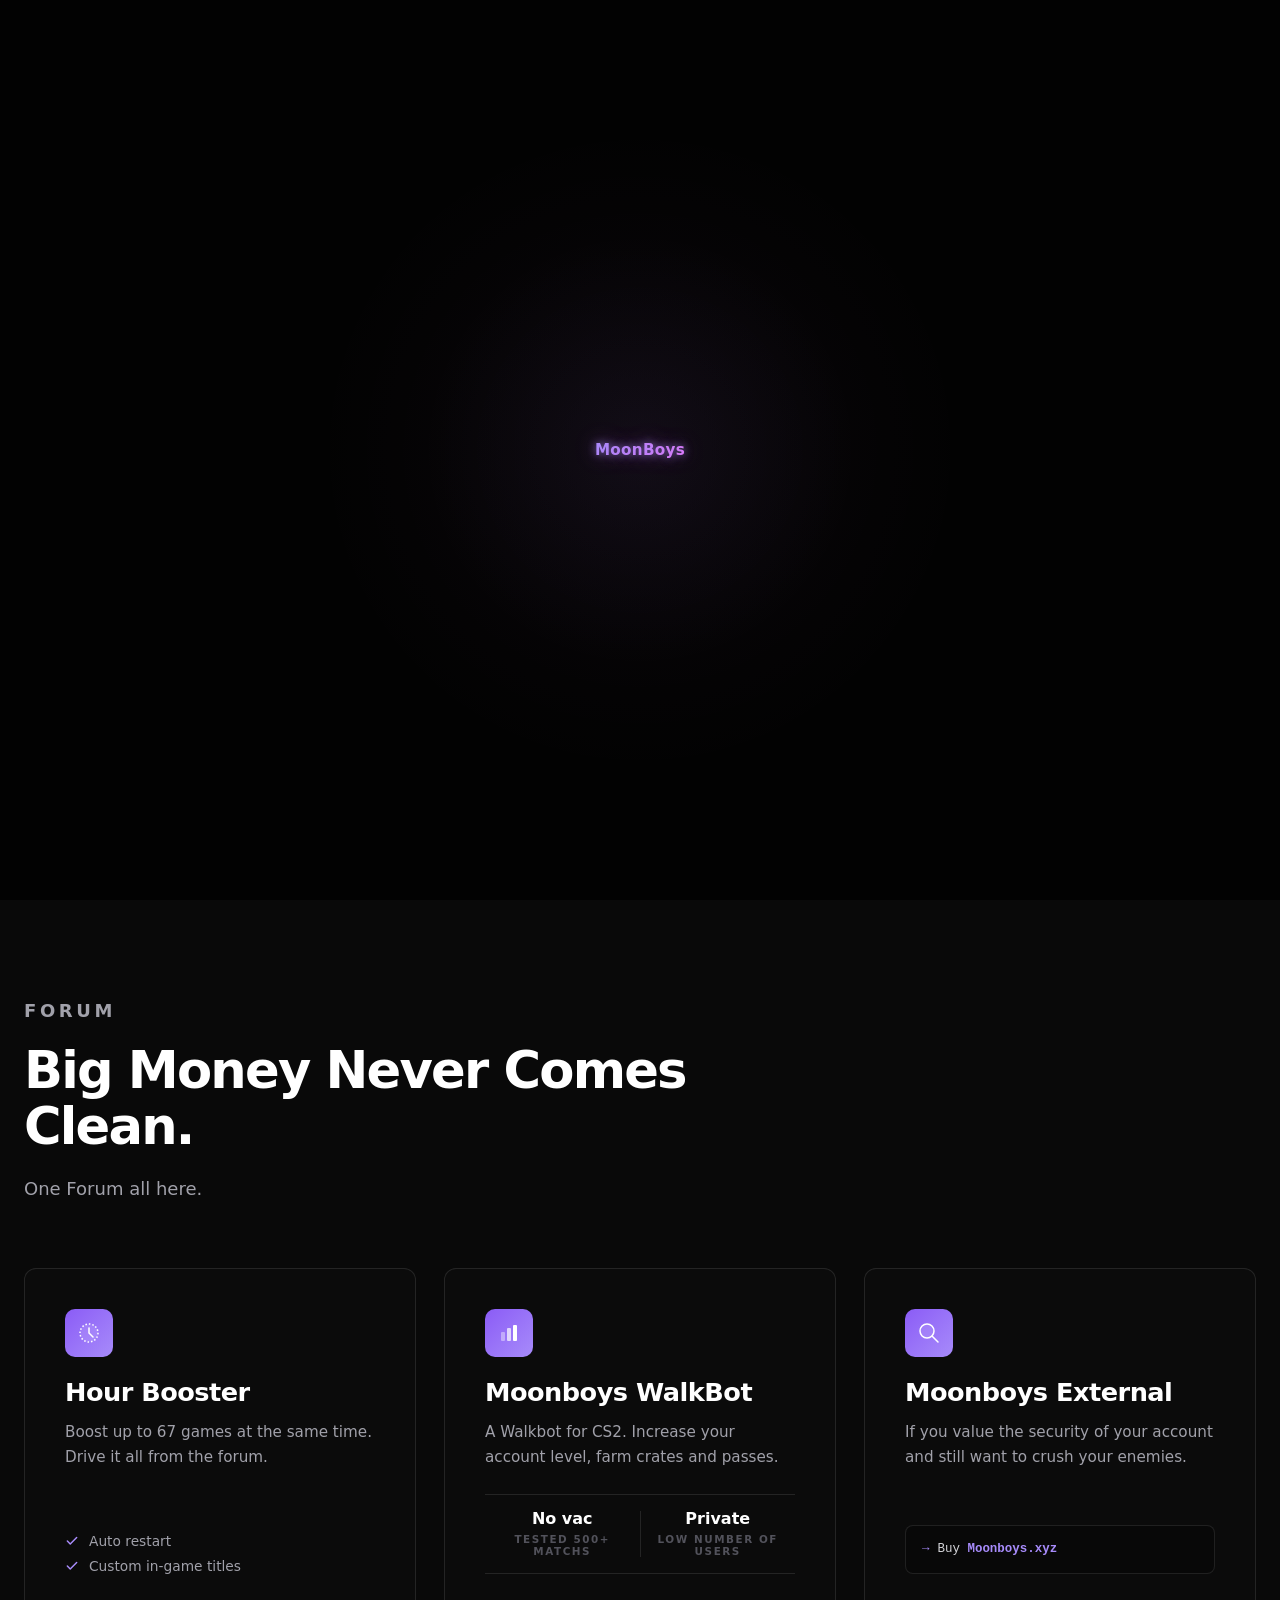
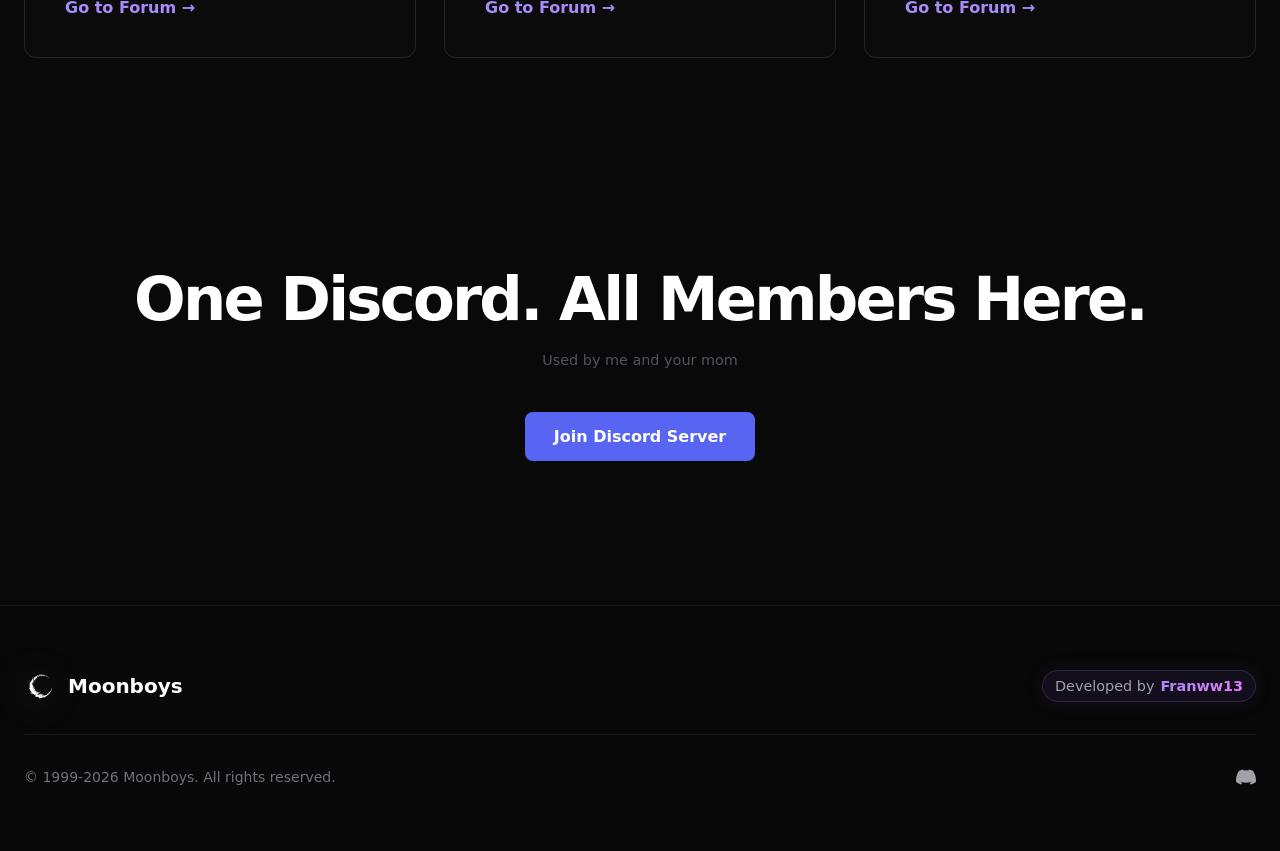
==== commit 2e9540e8: "Update index.html" ====
--- a/index.html
+++ b/index.html
@@ -1,424 +1,239 @@
 <!DOCTYPE html>
-<html lang="pt-PT">
+<html lang="en">
+
 <head>
   <meta charset="UTF-8" />
   <meta name="viewport" content="width=device-width, initial-scale=1.0" />
-  <meta name="theme-color" content="#ff7aa8" />
-  <title>Queres namorar comigo? 💖</title>
-
-  <style>
-    :root {
-      --pink: #ff5f96;
-      --pink-dark: #e9447e;
-      --pink-soft: #ffd8e6;
-      --cream: #fff8fb;
-      --text: #5d2940;
-      --shadow: 0 18px 50px rgba(170, 50, 100, 0.22);
-    }
-
-    * {
-      box-sizing: border-box;
-    }
-
-    html,
-    body {
-      width: 100%;
-      min-height: 100%;
-      margin: 0;
-    }
-
-    body {
-      min-height: 100vh;
-      overflow: hidden;
-      font-family: "Trebuchet MS", "Segoe UI", Arial, sans-serif;
-      color: var(--text);
-      background:
-        radial-gradient(circle at 15% 20%, #ffe2ec 0 7%, transparent 8%),
-        radial-gradient(circle at 85% 15%, #ffd6e5 0 6%, transparent 7%),
-        radial-gradient(circle at 10% 90%, #ffd3e3 0 8%, transparent 9%),
-        linear-gradient(135deg, #fff6fa, #ffd8e8);
-      display: grid;
-      place-items: center;
-      position: relative;
-    }
-
-    .floating-hearts {
-      position: fixed;
-      inset: 0;
-      pointer-events: none;
-      overflow: hidden;
-      z-index: 0;
-    }
-
-    .heart {
-      position: absolute;
-      bottom: -40px;
-      opacity: 0;
-      animation: floatUp linear infinite;
-      filter: drop-shadow(0 6px 6px rgba(200, 50, 100, 0.15));
-    }
-
-    @keyframes floatUp {
-      0% {
-        transform: translateY(0) rotate(0deg) scale(0.7);
-        opacity: 0;
-      }
-
-      10% {
-        opacity: 0.75;
-      }
-
-      85% {
-        opacity: 0.65;
-      }
-
-      100% {
-        transform: translateY(-115vh) rotate(25deg) scale(1.2);
-        opacity: 0;
-      }
-    }
-
-    .card {
-      width: min(92vw, 540px);
-      padding: 38px 28px 32px;
-      text-align: center;
-      background: rgba(255, 255, 255, 0.78);
-      border: 1px solid rgba(255, 255, 255, 0.9);
-      border-radius: 30px;
-      box-shadow: var(--shadow);
-      backdrop-filter: blur(12px);
-      position: relative;
-      z-index: 2;
-      animation: appear 700ms ease both;
-    }
-
-    @keyframes appear {
-      from {
-        opacity: 0;
-        transform: translateY(16px) scale(0.96);
-      }
-
-      to {
-        opacity: 1;
-        transform: translateY(0) scale(1);
-      }
-    }
-
-    .bear {
-      font-size: clamp(72px, 18vw, 115px);
-      line-height: 1;
-      display: inline-block;
-      animation: bounce 1.8s ease-in-out infinite;
-      transform-origin: bottom center;
-      user-select: none;
-    }
-
-    @keyframes bounce {
-      0%, 100% {
-        transform: translateY(0) rotate(-2deg);
-      }
-
-      50% {
-        transform: translateY(-8px) rotate(2deg);
-      }
-    }
-
-    h1 {
-      margin: 18px 0 10px;
-      font-size: clamp(30px, 7vw, 48px);
-      line-height: 1.08;
-      letter-spacing: -1.5px;
-    }
-
-    .subtitle {
-      margin: 0 auto 28px;
-      max-width: 420px;
-      font-size: clamp(16px, 3.8vw, 20px);
-      color: #875168;
-      line-height: 1.5;
-    }
-
-    .buttons-area {
-      position: relative;
-      min-height: 104px;
-      display: flex;
-      justify-content: center;
-      align-items: center;
-      gap: 18px;
-    }
-
-    button {
-      border: 0;
-      border-radius: 999px;
-      padding: 14px 28px;
-      min-width: 130px;
-      font: inherit;
-      font-size: 18px;
-      font-weight: 800;
-      cursor: pointer;
-      transition:
-        transform 180ms ease,
-        box-shadow 180ms ease,
-        background 180ms ease;
-      touch-action: manipulation;
-      user-select: none;
-    }
-
-    #yesBtn {
-      color: #fff;
-      background: linear-gradient(135deg, var(--pink), var(--pink-dark));
-      box-shadow: 0 10px 24px rgba(233, 68, 126, 0.34);
-      z-index: 4;
-    }
-
-    #yesBtn:hover,
-    #yesBtn:focus-visible {
-      transform: translateY(-3px) scale(1.04);
-      box-shadow: 0 14px 28px rgba(233, 68, 126, 0.4);
-      outline: none;
-    }
-
-    #noBtn {
-      color: var(--text);
-      background: #fff;
-      box-shadow: 0 8px 22px rgba(120, 50, 80, 0.14);
-      z-index: 5;
-    }
-
-    .hint {
-      min-height: 24px;
-      margin: 8px 0 0;
-      color: #a4637e;
-      font-size: 14px;
-    }
-
-    .success {
-      display: none;
-      text-align: center;
-      animation: appear 500ms ease both;
-    }
-
-    .success.show {
-      display: block;
-    }
-
-    .question.hide {
-      display: none;
-    }
-
-    .success h2 {
-      margin: 14px 0 10px;
-      font-size: clamp(34px, 8vw, 55px);
-      color: var(--pink-dark);
-    }
-
-    .success p {
-      margin: 0;
-      font-size: clamp(18px, 4.5vw, 23px);
-      line-height: 1.5;
-    }
-
-    .big-heart {
-      font-size: clamp(90px, 22vw, 145px);
-      display: inline-block;
-      animation: heartbeat 900ms ease-in-out infinite;
-    }
-
-    @keyframes heartbeat {
-      0%, 100% {
-        transform: scale(1);
-      }
-
-      35% {
-        transform: scale(1.12);
-      }
-
-      55% {
-        transform: scale(1);
-      }
-
-      75% {
-        transform: scale(1.08);
-      }
-    }
-
-    .confetti {
-      position: fixed;
-      width: 12px;
-      height: 12px;
-      top: -20px;
-      border-radius: 3px;
-      z-index: 10;
-      pointer-events: none;
-      animation: fall 3.5s linear forwards;
-    }
-
-    @keyframes fall {
-      to {
-        transform: translateY(115vh) rotate(720deg);
-        opacity: 0.2;
-      }
-    }
-
-    .footer {
-      position: fixed;
-      bottom: 14px;
-      left: 50%;
-      transform: translateX(-50%);
-      z-index: 2;
-      width: 100%;
-      text-align: center;
-      font-size: 13px;
-      color: rgba(93, 41, 64, 0.65);
-      pointer-events: none;
-    }
-
-    @media (max-width: 480px) {
-      .card {
-        padding: 30px 18px 24px;
-        border-radius: 24px;
-      }
-
-      .buttons-area {
-        min-height: 130px;
-        gap: 12px;
-      }
-
-      button {
-        min-width: 115px;
-        padding: 13px 22px;
-        font-size: 17px;
-      }
-    }
-
-    @media (prefers-reduced-motion: reduce) {
-      *,
-      *::before,
-      *::after {
-        animation-duration: 0.01ms !important;
-        animation-iteration-count: 1 !important;
-        scroll-behavior: auto !important;
-      }
-    }
-  </style>
+  <meta name="theme-color" content="#8B5CF6" />
+  <link rel="icon" type="image/png" href="./logo.png" />
+  <link rel="stylesheet" href="./style.css" />
+  <title>Moonboys</title>
+  <meta name="description" content="Moonboys" />
 </head>
 
-<body>
-  <div class="floating-hearts" id="floatingHearts" aria-hidden="true"></div>
-
-  <main class="card">
-    <section class="question" id="question">
-      <div class="bear" aria-hidden="true">🧸</div>
-      <h1>Queres namorar comigo? 💖</h1>
-      <p class="subtitle">
-        Prometo muitos sorrisos, abraços apertados e momentos bonitos ao teu lado.
-      </p>
-
-      <div class="buttons-area" id="buttonsArea">
-        <button id="yesBtn" type="button">Sim! 💘</button>
-        <button id="noBtn" type="button">Não 🙈</button>
-      </div>
-
-      <p class="hint" id="hint">Escolhe com o coração... 😌</p>
+<body class="entering">
+  <div id="enter-screen" class="enter-screen">
+    <span class="enter-text">MoonBoys</span>
+  </div>
+
+  <audio id="hero-audio" src="./song.mp3" loop preload="auto"></audio>
+
+  <div class="background-glow">
+    <span class="glow-third"></span>
+  </div>
+
+  <nav class="nav">
+    <div class="container nav-inner">
+      <a href="#" class="brand" aria-label="Moonboys home">
+        <span class="brand-logo" aria-hidden="true">
+          <img src="./logo.png" alt="" />
+        </span>
+        <span>Moonboys</span>
+      </a>
+
+      <ul class="nav-links">
+        <li><a class="nav-link" href="#products">Forum</a></li>
+        <li><a class="nav-link" href="#community">Community</a></li>
+      </ul>
+
+      <div class="nav-actions">
+        <a href="https://discord.com/invite/moonboys" target="_blank" rel="noopener noreferrer"
+          class="button button-purple">Discord</a>
+
+        <button class="mobile-menu-btn" id="mobile-menu-btn" aria-label="Toggle menu" aria-expanded="false"
+          aria-controls="mobile-menu">
+          <span></span>
+          <span></span>
+          <span></span>
+        </button>
+      </div>
+    </div>
+
+    <div class="mobile-menu" id="mobile-menu">
+      <div class="mobile-menu-content">
+        <a class="mobile-link" href="#products">Forum</a>
+        <a class="mobile-link" href="#community">Community</a>
+        <a class="button button-purple" href="https://forum.moonboys.gg" target="_blank"
+          rel="noopener noreferrer">Forum</a>
+      </div>
+    </div>
+  </nav>
+
+  <div class="nav-spacer"></div>
+
+  <main>
+    <section class="hero">
+      <video class="hero-bg-video" src="./moonboys.mp4" autoplay muted loop playsinline preload="metadata"
+        aria-label="Moonboys background video"></video>
+
+      <div class="container hero-video-content fade-in">
+        <div class="hero-actions">
+          <a href="https://discord.gg/moonboys" target="_blank" rel="noopener noreferrer" class="button button-discord">
+            <svg width="22" height="22" viewBox="0 0 24 24" fill="currentColor" aria-hidden="true">
+              <path
+                d="M20.317 4.37a19.791 19.791 0 0 0-4.885-1.515a.074.074 0 0 0-.079.037c-.21.375-.444.864-.608 1.25a18.27 18.27 0 0 0-5.487 0a12.64 12.64 0 0 0-.617-1.25a.077.077 0 0 0-.079-.037A19.736 19.736 0 0 0 3.677 4.37a.07.07 0 0 0-.032.027C.533 9.046-.32 13.58.099 18.057a.082.082 0 0 0 .031.057a19.9 19.9 0 0 0 5.993 3.03a.078.078 0 0 0 .084-.028a14.09 14.09 0 0 0 1.226-1.994a.076.076 0 0 0-.041-.106a13.107 13.107 0 0 1-1.872-.892a.077.077 0 0 1-.008-.128c.126-.094.252-.194.372-.292a.074.074 0 0 1 .077-.01c3.928 1.793 8.18 1.793 12.062 0a.074.074 0 0 1 .078.01c.12.098.246.198.373.292a.077.077 0 0 1-.006.127a12.299 12.299 0 0 1-1.873.892a.077.077 0 0 0-.041.107c.36.698.772 1.362 1.225 1.993a.076.076 0 0 0 .084.028a19.839 19.839 0 0 0 6.002-3.03a.077.077 0 0 0 .032-.054c.5-5.177-.838-9.674-3.549-13.66a.061.061 0 0 0-.031-.03z">
+              </path>
+            </svg>
+            Join Discord Server
+          </a>
+        </div>
+      </div>
     </section>
 
-    <section class="success" id="success" aria-live="polite">
-      <div class="big-heart" aria-hidden="true">💖</div>
-      <h2>Eu sabia! 🥹</h2>
-      <p>
-        Agora é oficial: nós dois, muitas aventuras e um amor bem bonito. 💕
-      </p>
+    <section class="section-pad" id="products">
+      <div class="container">
+        <div class="section-head fade-in">
+          <p class="eyebrow">Forum</p>
+          <h2>Big Money Never Comes Clean.</h2>
+          <p>One Forum all here.</p>
+        </div>
+
+        <div class="cards-grid">
+          <article class="card fade-in">
+            <div class="icon-box">
+              <svg width="24" height="24" viewBox="0 0 48 48" fill="none" aria-hidden="true">
+                <circle cx="24" cy="24" r="18" stroke="white" stroke-width="3" stroke-dasharray="3 4" fill="white"
+                  fill-opacity="0.1"></circle>
+                <path d="M24 14V24L32 32" stroke="white" stroke-width="3" stroke-linecap="round"
+                  stroke-linejoin="round"></path>
+              </svg>
+            </div>
+
+            <h3>Hour Booster</h3>
+            <p>Boost up to 67 games at the same time. Drive it all from the forum.</p>
+
+            <ul class="check-list">
+              <li>
+                <svg width="14" height="14" viewBox="0 0 24 24" fill="none" stroke="currentColor" stroke-width="2.5"
+                  stroke-linecap="round" stroke-linejoin="round">
+                  <polyline points="20 6 9 17 4 12"></polyline>
+                </svg>
+                Auto restart
+              </li>
+
+              <li>
+                <svg width="14" height="14" viewBox="0 0 24 24" fill="none" stroke="currentColor" stroke-width="2.5"
+                  stroke-linecap="round" stroke-linejoin="round">
+                  <polyline points="20 6 9 17 4 12"></polyline>
+                </svg>
+                Custom in-game titles
+              </li>
+            </ul>
+
+            <a href="https://discord.gg/moonboys" target="_blank" rel="noopener noreferrer" class="card-link">
+              Go to Forum →
+            </a>
+          </article>
+
+          <article class="card fade-in">
+            <div class="icon-box">
+              <svg width="24" height="24" viewBox="0 0 48 48" fill="none" aria-hidden="true">
+                <rect x="8" y="22" width="8" height="18" rx="2" fill="white" fill-opacity="0.4"></rect>
+                <rect x="20" y="14" width="8" height="26" rx="2" fill="white" fill-opacity="0.7"></rect>
+                <rect x="32" y="8" width="8" height="32" rx="2" fill="white"></rect>
+              </svg>
+            </div>
+
+            <h3>Moonboys WalkBot</h3>
+            <p>A Walkbot for CS2. Increase your account level, farm crates and passes.</p>
+
+            <div class="mini-stats">
+              <div>
+                <strong>No vac</strong>
+                <span>Tested 500+ matchs</span>
+              </div>
+
+              <div>
+                <strong>Private</strong>
+                <span>Low number of users</span>
+              </div>
+            </div>
+
+            <a href="https://discord.gg/moonboys" target="_blank" rel="noopener noreferrer" class="card-link">
+              Go to Forum →
+            </a>
+          </article>
+
+          <article class="card fade-in">
+            <div class="icon-box">
+              <svg width="24" height="24" viewBox="0 0 48 48" fill="none" aria-hidden="true">
+                <circle cx="20" cy="20" r="14" stroke="white" stroke-width="3" fill="white" fill-opacity="0.1"></circle>
+                <path d="M30 30L42 42" stroke="white" stroke-width="3" stroke-linecap="round"></path>
+              </svg>
+            </div>
+
+            <h3>Moonboys External</h3>
+            <p>If you value the security of your account and still want to crush your enemies.</p>
+
+            <div class="terminal-mini">
+              <div class="new-url">
+                <span class="accent">→</span>
+                <span>Buy <span class="accent">Moonboys.xyz</span></span>
+              </div>
+            </div>
+
+            <a href="https://discord.gg/moonboys" target="_blank" rel="noopener noreferrer" class="card-link">
+              Go to Forum →
+            </a>
+          </article>
+        </div>
+      </div>
+    </section>
+
+    <section class="community" id="community">
+      <div class="container fade-in">
+        <h2>One Discord. All Members Here.</h2>
+        <p class="used-by">Used by me and your mom</p>
+
+        <div class="community-actions">
+          <a href="https://discord.gg/moonboys" target="_blank" rel="noopener noreferrer"
+            class="button button-discord">
+            Join Discord Server
+          </a>
+        </div>
+      </div>
     </section>
   </main>
 
-  <div class="footer">Feito com carinho 💗</div>
-
-  <script>
-    const noBtn = document.getElementById("noBtn");
-    const yesBtn = document.getElementById("yesBtn");
-    const hint = document.getElementById("hint");
-    const question = document.getElementById("question");
-    const success = document.getElementById("success");
-    const floatingHearts = document.getElementById("floatingHearts");
-
-    let escapes = 0;
-
-    const funnyMessages = [
-      "Ei! Pensa melhor 😳",
-      "O botão está com vergonha 🙈",
-      "Não vale escolher esse 😜",
-      "Tenta o outro botão... 💖",
-      "Está quase impossível dizer não 😌",
-      "O destino quer um sim! ✨"
-    ];
-
-    function moveNoButton() {
-      const margin = 12;
-      const buttonRect = noBtn.getBoundingClientRect();
-      const maxX = Math.max(margin, window.innerWidth - buttonRect.width - margin);
-      const maxY = Math.max(margin, window.innerHeight - buttonRect.height - margin);
-
-      const x = Math.floor(Math.random() * (maxX - margin + 1)) + margin;
-      const y = Math.floor(Math.random() * (maxY - margin + 1)) + margin;
-
-      noBtn.style.position = "fixed";
-      noBtn.style.left = `${x}px`;
-      noBtn.style.top = `${y}px`;
-      noBtn.style.margin = "0";
-
-      escapes += 1;
-      hint.textContent = funnyMessages[Math.min(escapes - 1, funnyMessages.length - 1)];
-
-      const yesScale = Math.min(1 + escapes * 0.05, 1.35);
-      yesBtn.style.transform = `scale(${yesScale})`;
-    }
-
-    noBtn.addEventListener("mouseenter", moveNoButton);
-    noBtn.addEventListener("pointerdown", (event) => {
-      event.preventDefault();
-      moveNoButton();
-    });
-    noBtn.addEventListener("focus", moveNoButton);
-
-    yesBtn.addEventListener("click", () => {
-      question.classList.add("hide");
-      success.classList.add("show");
-      createConfetti();
-    });
-
-    function createFloatingHearts() {
-      const hearts = ["💖", "💕", "💗", "💘", "💓"];
-
-      for (let i = 0; i < 18; i += 1) {
-        const heart = document.createElement("span");
-        heart.className = "heart";
-        heart.textContent = hearts[Math.floor(Math.random() * hearts.length)];
-        heart.style.left = `${Math.random() * 100}%`;
-        heart.style.fontSize = `${16 + Math.random() * 22}px`;
-        heart.style.animationDuration = `${7 + Math.random() * 7}s`;
-        heart.style.animationDelay = `${Math.random() * 8}s`;
-        floatingHearts.appendChild(heart);
-      }
-    }
-
-    function createConfetti() {
-      const pieces = ["💖", "💕", "✨", "🌸", "💗"];
-
-      for (let i = 0; i < 70; i += 1) {
-        const piece = document.createElement("div");
-        piece.className = "confetti";
-        piece.textContent = pieces[Math.floor(Math.random() * pieces.length)];
-        piece.style.left = `${Math.random() * 100}vw`;
-        piece.style.fontSize = `${14 + Math.random() * 16}px`;
-        piece.style.animationDelay = `${Math.random() * 1.2}s`;
-        piece.style.animationDuration = `${2.5 + Math.random() * 2}s`;
-        document.body.appendChild(piece);
-
-        setTimeout(() => piece.remove(), 5500);
-      }
-    }
-
-    createFloatingHearts();
-  </script>
+  <footer class="footer">
+    <div class="container">
+      <div class="footer-main">
+        <div class="footer-brand">
+          <div class="footer-brand-title">
+            <span class="brand-logo" aria-hidden="true">
+              <img src="./logo.png" alt="" />
+            </span>
+            <span>Moonboys</span>
+          </div>
+        </div>
+
+        <div class="footer-links"></div>
+
+        <div class="footer-right">
+          <p class="developer-credit">
+            Developed by
+            <span class="dev-name">Franww13</span>
+          </p>
+        </div>
+      </div>
+
+      <div class="footer-bottom">
+        <p>&copy; 1999-2026 Moonboys. All rights reserved.</p>
+
+        <div class="socials">
+          <a href="https://discord.gg/moonboys" aria-label="Discord Server" target="_blank" rel="noopener noreferrer">
+            <svg width="20" height="20" viewBox="0 0 24 24" fill="currentColor">
+              <path
+                d="M20.317 4.37a19.791 19.791 0 0 0-4.885-1.515a.074.074 0 0 0-.079.037c-.21.375-.444.864-.608 1.25a18.27 18.27 0 0 0-5.487 0a12.64 12.64 0 0 0-.617-1.25a.077.077 0 0 0-.079-.037A19.736 19.736 0 0 0 3.677 4.37a.07.07 0 0 0-.032.027C.533 9.046-.32 13.58.099 18.057a.082.082 0 0 0 .031.057a19.9 19.9 0 0 0 5.993 3.03a.078.078 0 0 0 .084-.028a14.09 14.09 0 0 0 1.226-1.994a.076.076 0 0 0-.041-.106a13.107 13.107 0 0 1-1.872-.892a.077.077 0 0 1-.008-.128c.126-.094.252-.194.372-.292a.074.074 0 0 1 .077-.01c3.928 1.793 8.18 1.793 12.062 0a.074.074 0 0 1 .078.01c.12.098.246.198.373.292a.077.077 0 0 1-.006.127a12.299 12.299 0 0 1-1.873.892a.077.077 0 0 0-.041.107c.36.698.772 1.362 1.225 1.993a.076.076 0 0 0 .084.028a19.839 19.839 0 0 0 6.002-3.03a.077.077 0 0 0 .032-.054c.5-5.177-.838-9.674-3.549-13.66a.061.061 0 0 0-.031-.03z">
+              </path>
+            </svg>
+          </a>
+        </div>
+      </div>
+    </div>
+  </footer>
+
+  <script src="./script.js" defer></script>
 </body>
+
 </html>
--- a/style.css
+++ b/style.css
@@ -0,0 +1,852 @@
+:root {
+  --bg: #090909;
+  --text: #ffffff;
+  --muted: #a1a1aa;
+  --muted-2: #71717a;
+  --muted-3: #52525b;
+  --purple: #8b5cf6;
+  --purple-light: #a78bfa;
+  --pink: #e879f9;
+  --blue: #818cf8;
+  --discord: #5865f2;
+  --green: #22c55e;
+  --font: Inter, ui-sans-serif, system-ui, -apple-system, BlinkMacSystemFont, "Segoe UI", sans-serif;
+}
+
+* {
+  box-sizing: border-box;
+  margin: 0;
+  padding: 0;
+}
+
+html {
+  scroll-behavior: smooth;
+}
+
+body {
+  min-height: 100vh;
+  overflow-x: hidden;
+  background: var(--bg);
+  color: var(--text);
+  font-family: var(--font);
+  scrollbar-width: none;
+  -ms-overflow-style: none;
+}
+
+body.entering {
+  overflow: hidden;
+}
+
+body::-webkit-scrollbar {
+  display: none;
+}
+
+a {
+  color: inherit;
+  text-decoration: none;
+}
+
+.enter-screen {
+  position: fixed;
+  inset: 0;
+  z-index: 9999;
+  display: flex;
+  align-items: center;
+  justify-content: center;
+  background:
+    radial-gradient(circle at center, rgba(167, 139, 250, 0.055), transparent 28%),
+    radial-gradient(circle at center, rgba(232, 121, 249, 0.035), transparent 42%),
+    #020202;
+  cursor: pointer;
+  transition: opacity 0.8s ease, visibility 0.8s ease;
+}
+
+.enter-screen.hide {
+  opacity: 0;
+  visibility: hidden;
+  pointer-events: none;
+}
+
+.enter-text {
+  font-size: 0.95rem;
+  font-weight: 700;
+  letter-spacing: 0.02em;
+  background: linear-gradient(135deg, var(--purple-light), var(--pink));
+  -webkit-background-clip: text;
+  background-clip: text;
+  color: transparent;
+  text-shadow:
+    0 0 8px rgba(167, 139, 250, 0.75),
+    0 0 22px rgba(232, 121, 249, 0.42);
+  user-select: none;
+}
+
+.background-glow {
+  position: fixed;
+  inset: 0;
+  overflow: hidden;
+  pointer-events: none;
+  z-index: -10;
+}
+
+.background-glow::before,
+.background-glow::after,
+.glow-third {
+  content: "";
+  position: absolute;
+  border-radius: 999px;
+  filter: blur(0);
+}
+
+.background-glow::before {
+  top: 10%;
+  left: -128px;
+  width: 500px;
+  height: 500px;
+  background: radial-gradient(circle, rgba(139, 92, 246, 0.08) 0%, transparent 70%);
+}
+
+.background-glow::after {
+  top: 60%;
+  right: -80px;
+  width: 420px;
+  height: 420px;
+  background: radial-gradient(circle, rgba(232, 121, 249, 0.05) 0%, transparent 70%);
+}
+
+.glow-third {
+  bottom: 0;
+  left: 33%;
+  width: 400px;
+  height: 400px;
+  background: radial-gradient(circle, rgba(129, 140, 248, 0.06) 0%, transparent 70%);
+}
+
+.container {
+  width: min(1280px, calc(100% - 48px));
+  margin-inline: auto;
+}
+
+.nav {
+  position: fixed;
+  top: 0;
+  left: 0;
+  right: 0;
+  z-index: 100;
+  border-bottom: 0;
+  background: transparent;
+  backdrop-filter: none;
+  transition: background 0.25s ease, backdrop-filter 0.25s ease;
+}
+
+.nav.scrolled {
+  background: rgba(0, 0, 0, 0.42);
+  backdrop-filter: blur(14px);
+}
+
+.nav-inner {
+  height: 56px;
+  display: flex;
+  align-items: center;
+  justify-content: space-between;
+  position: relative;
+}
+
+.brand {
+  display: flex;
+  align-items: center;
+  gap: 8px;
+  z-index: 10;
+  font-size: 20px;
+  font-weight: 700;
+  letter-spacing: -0.03em;
+}
+
+.brand-logo {
+  width: 40px;
+  height: 40px;
+  flex-shrink: 0;
+  display: grid;
+  place-items: center;
+  filter: drop-shadow(0 0 20px rgba(167, 139, 250, 0.35));
+}
+
+.brand-logo img {
+  width: 100%;
+  height: 100%;
+  display: block;
+  object-fit: contain;
+}
+
+.nav-links {
+  position: absolute;
+  left: 50%;
+  transform: translateX(-50%);
+  display: flex;
+  align-items: center;
+  gap: 32px;
+  list-style: none;
+}
+
+.nav-link {
+  position: relative;
+  color: rgba(255, 255, 255, 0.82);
+  font-size: 0.95rem;
+  font-weight: 650;
+  transition: color 0.2s ease;
+  text-shadow: 0 1px 16px rgba(0, 0, 0, 0.65);
+}
+
+.nav-link:hover,
+.nav-link.active {
+  color: #ffffff;
+}
+
+.nav-link.active::after {
+  content: "";
+  position: absolute;
+  left: 0;
+  right: 0;
+  bottom: -18px;
+  height: 2px;
+  border-radius: 999px;
+  background: linear-gradient(135deg, var(--purple), var(--purple-light));
+}
+
+.nav-actions {
+  display: flex;
+  align-items: center;
+  gap: 12px;
+  z-index: 101;
+}
+
+.button {
+  display: inline-flex;
+  align-items: center;
+  justify-content: center;
+  gap: 8px;
+  border: 1px solid transparent;
+  border-radius: 8px;
+  cursor: pointer;
+  font-weight: 650;
+  transition: transform 0.25s ease, box-shadow 0.25s ease, background 0.25s ease, border-color 0.25s ease;
+  user-select: none;
+}
+
+.button:active {
+  transform: scale(0.98);
+}
+
+.button-purple {
+  padding: 10px 14px;
+  border-color: transparent;
+  background: transparent;
+  color: #ffffff;
+  font-size: 0.95rem;
+  text-shadow: 0 1px 16px rgba(0, 0, 0, 0.65);
+}
+
+.button-purple:hover {
+  transform: translateY(-1px);
+  box-shadow: none;
+  color: var(--purple-light);
+}
+
+.button-discord {
+  padding: 14px 28px;
+  background: var(--discord);
+  color: #ffffff;
+  font-size: 1rem;
+}
+
+.button-discord:hover {
+  background: #4752c4;
+  transform: translateY(-1px);
+  box-shadow: 0 0 25px rgba(88, 101, 242, 0.45), 0 4px 16px rgba(88, 101, 242, 0.28);
+}
+
+.mobile-menu-btn {
+  display: none;
+  width: 40px;
+  height: 40px;
+  flex-direction: column;
+  align-items: center;
+  justify-content: center;
+  gap: 5px;
+  border: none;
+  background: transparent;
+  cursor: pointer;
+  z-index: 102;
+}
+
+.mobile-menu-btn span {
+  width: 20px;
+  height: 2px;
+  border-radius: 999px;
+  background: #ffffff;
+  transition: transform 0.25s ease, opacity 0.25s ease;
+  transform-origin: center;
+}
+
+.mobile-menu-btn.open span:nth-child(1) {
+  transform: translateY(7px) rotate(45deg);
+}
+
+.mobile-menu-btn.open span:nth-child(2) {
+  opacity: 0;
+}
+
+.mobile-menu-btn.open span:nth-child(3) {
+  transform: translateY(-7px) rotate(-45deg);
+}
+
+.mobile-menu {
+  display: none;
+  max-height: 0;
+  overflow: hidden;
+  transition: max-height 0.3s ease;
+}
+
+.mobile-menu-content {
+  display: flex;
+  flex-direction: column;
+  gap: 12px;
+  padding: 16px 24px 24px;
+  border-top: 1px solid rgba(255, 255, 255, 0.08);
+  margin-top: 4px;
+  background: rgba(0, 0, 0, 0.72);
+  backdrop-filter: blur(16px);
+}
+
+.mobile-menu-content a {
+  color: var(--muted);
+  font-size: 1rem;
+  font-weight: 500;
+  padding: 8px 0;
+  transition: color 0.2s ease;
+}
+
+.mobile-menu-content a:hover {
+  color: #ffffff;
+}
+
+.nav-spacer {
+  height: 0;
+}
+
+section {
+  position: relative;
+}
+
+.hero {
+  position: relative;
+  min-height: 100vh;
+  min-height: 100svh;
+  padding: 0;
+  display: flex;
+  align-items: flex-end;
+  justify-content: center;
+  overflow: hidden;
+}
+
+.hero-bg-video {
+  position: absolute;
+  inset: 0;
+  width: 100%;
+  height: 100%;
+  object-fit: cover;
+  z-index: 0;
+  opacity: 1;
+  filter: brightness(1.28) contrast(1.04);
+}
+
+.hero::before {
+  content: "";
+  position: absolute;
+  inset: 0;
+  z-index: 1;
+  pointer-events: none;
+  background:
+    linear-gradient(180deg,
+      rgba(9, 9, 9, 0.04) 0%,
+      rgba(9, 9, 9, 0.10) 52%,
+      rgba(9, 9, 9, 0.34) 100%),
+    radial-gradient(circle at 50% 48%,
+      rgba(139, 92, 246, 0.08),
+      transparent 62%);
+}
+
+.hero-video-content {
+  position: relative;
+  z-index: 2;
+  width: 100%;
+  min-height: 100vh;
+  min-height: 100svh;
+  display: flex;
+  align-items: flex-end;
+  justify-content: center;
+  padding-bottom: clamp(92px, 14vh, 150px);
+}
+
+.hero-actions {
+  display: flex;
+  align-items: center;
+  justify-content: center;
+  gap: 16px;
+  flex-wrap: wrap;
+}
+
+.eyebrow {
+  color: var(--muted-3);
+  font-size: 0.75rem;
+  font-weight: 700;
+  letter-spacing: 0.2em;
+  text-transform: uppercase;
+  margin-bottom: 16px;
+}
+
+.section-pad {
+  padding: 96px 0;
+}
+
+.section-head {
+  max-width: 800px;
+  margin-bottom: 64px;
+}
+
+.section-head h2 {
+  max-width: 760px;
+  color: #ffffff;
+  font-size: clamp(2rem, 5vw, 3.2rem);
+  line-height: 1.1;
+  font-weight: 850;
+  letter-spacing: -0.035em;
+  margin-bottom: 20px;
+}
+
+.section-head p {
+  max-width: 600px;
+  color: #a1a1aa;
+  font-size: 1.125rem;
+  line-height: 1.65;
+}
+
+.cards-grid {
+  display: grid;
+  grid-template-columns: repeat(3, minmax(0, 1fr));
+  gap: 28px;
+}
+
+.card {
+  position: relative;
+  display: flex;
+  flex-direction: column;
+  min-height: 100%;
+  padding: 40px;
+  border: 1px solid rgba(255, 255, 255, 0.1);
+  border-radius: 12px;
+  background: rgba(255, 255, 255, 0.01);
+  overflow: hidden;
+  transition: transform 0.3s ease, border-color 0.3s ease, background 0.3s ease, box-shadow 0.3s ease;
+}
+
+.card::before {
+  content: "";
+  position: absolute;
+  inset: -1px;
+  border-radius: inherit;
+  background: radial-gradient(circle at 50% 0%, rgba(167, 139, 250, 0.14), transparent 42%);
+  opacity: 0;
+  transition: opacity 0.3s ease;
+  pointer-events: none;
+}
+
+.card:hover {
+  transform: translateY(-4px);
+  border-color: rgba(255, 255, 255, 0.2);
+  background: rgba(255, 255, 255, 0.03);
+  box-shadow: 0 18px 70px rgba(0, 0, 0, 0.25);
+}
+
+.card:hover::before {
+  opacity: 1;
+}
+
+.card > * {
+  position: relative;
+  z-index: 1;
+}
+
+.icon-box {
+  width: 48px;
+  height: 48px;
+  display: grid;
+  place-items: center;
+  margin-bottom: 20px;
+  border-radius: 10px;
+  background: linear-gradient(135deg, var(--purple), var(--purple-light));
+  transition: transform 0.3s ease;
+}
+
+.card:hover .icon-box {
+  transform: scale(1.08);
+}
+
+.card h3 {
+  color: #ffffff;
+  font-size: clamp(1.25rem, 2vw, 1.6rem);
+  line-height: 1.2;
+  font-weight: 800;
+  letter-spacing: -0.02em;
+  margin-bottom: 12px;
+}
+
+.card p {
+  flex-grow: 1;
+  color: #a1a1aa;
+  font-size: 0.95rem;
+  line-height: 1.65;
+  margin-bottom: 24px;
+}
+
+.check-list {
+  display: flex;
+  flex-direction: column;
+  gap: 9px;
+  margin-bottom: 24px;
+  list-style: none;
+  color: #a1a1aa;
+  font-size: 0.86rem;
+}
+
+.check-list li {
+  display: flex;
+  align-items: center;
+  gap: 10px;
+}
+
+.check-list svg {
+  flex-shrink: 0;
+  color: var(--purple-light);
+}
+
+.card-link {
+  display: inline-flex;
+  align-items: center;
+  gap: 8px;
+  margin-top: auto;
+  color: var(--purple-light);
+  font-weight: 700;
+  transition: gap 0.2s ease;
+}
+
+.card-link:hover {
+  gap: 12px;
+}
+
+.mini-stats {
+  display: flex;
+  margin-bottom: 24px;
+  padding: 16px 0;
+  border-top: 1px solid rgba(255, 255, 255, 0.1);
+  border-bottom: 1px solid rgba(255, 255, 255, 0.1);
+}
+
+.mini-stats div {
+  flex: 1;
+  display: flex;
+  flex-direction: column;
+  align-items: center;
+  gap: 6px;
+  text-align: center;
+}
+
+.mini-stats div + div {
+  border-left: 1px solid rgba(255, 255, 255, 0.1);
+}
+
+.mini-stats strong {
+  color: #ffffff;
+  font-size: 1rem;
+  line-height: 1;
+  white-space: nowrap;
+}
+
+.mini-stats span {
+  color: var(--muted-3);
+  font-size: 0.65rem;
+  font-weight: 700;
+  letter-spacing: 0.15em;
+  text-transform: uppercase;
+}
+
+.terminal-mini {
+  display: flex;
+  flex-direction: column;
+  gap: 7px;
+  margin-bottom: 24px;
+  padding: 14px 16px;
+  border: 1px solid rgba(255, 255, 255, 0.1);
+  border-radius: 8px;
+  background: rgba(0, 0, 0, 0.3);
+  font-family: ui-monospace, SFMono-Regular, Menlo, Consolas, monospace;
+  font-size: 0.78rem;
+  line-height: 1.55;
+}
+
+.terminal-mini div {
+  display: flex;
+  align-items: center;
+  gap: 8px;
+  color: var(--muted-3);
+  min-width: 0;
+}
+
+.terminal-mini .new-url {
+  color: #d4d4d8;
+}
+
+.accent {
+  color: var(--purple-light);
+  font-weight: 750;
+}
+
+.community {
+  padding: 112px 0 144px;
+  text-align: center;
+}
+
+.community h2 {
+  color: #ffffff;
+  font-size: clamp(2rem, 6vw, 3.8rem);
+  line-height: 1.1;
+  font-weight: 850;
+  letter-spacing: -0.045em;
+  margin-bottom: 16px;
+}
+
+.community p {
+  max-width: 560px;
+  margin: 0 auto 16px;
+  color: #a1a1aa;
+  font-size: 1.18rem;
+  line-height: 1.62;
+}
+
+.community .used-by {
+  color: var(--muted-3);
+  font-size: 0.9rem;
+  margin-bottom: 40px;
+}
+
+.community-actions {
+  display: flex;
+  justify-content: center;
+  gap: 16px;
+  flex-wrap: wrap;
+}
+
+.developer-credit {
+  display: inline-flex;
+  align-items: center;
+  gap: 6px;
+  padding: 8px 12px;
+  border: 1px solid rgba(167, 139, 250, 0.18);
+  border-radius: 999px;
+  background: rgba(139, 92, 246, 0.08);
+  color: var(--muted);
+  font-size: 0.9rem;
+  line-height: 1;
+  box-shadow: 0 0 22px rgba(139, 92, 246, 0.08);
+}
+
+.dev-name {
+  font-weight: 800;
+  background: linear-gradient(135deg, var(--purple-light), var(--pink));
+  -webkit-background-clip: text;
+  background-clip: text;
+  color: transparent;
+}
+
+.footer {
+  padding: 64px 0;
+  border-top: 1px solid rgba(255, 255, 255, 0.05);
+  background: rgba(9, 9, 9, 0.5);
+}
+
+.footer-main {
+  display: flex;
+  justify-content: space-between;
+  align-items: center;
+  gap: 64px;
+}
+
+.footer-right {
+  display: flex;
+  align-items: center;
+  justify-content: flex-end;
+  flex-grow: 1;
+}
+
+.footer-brand {
+  display: flex;
+  flex-direction: column;
+  gap: 16px;
+}
+
+.footer-brand-title {
+  display: flex;
+  align-items: center;
+  gap: 12px;
+  color: #ffffff;
+  font-size: 1.25rem;
+  font-weight: 750;
+}
+
+.footer-brand-title .brand-logo {
+  width: 32px;
+  height: 32px;
+}
+
+.footer-links {
+  display: grid;
+  grid-template-columns: repeat(3, minmax(0, 1fr));
+  gap: 32px;
+}
+
+.footer-bottom {
+  display: flex;
+  align-items: center;
+  justify-content: space-between;
+  gap: 16px;
+  padding-top: 32px;
+  margin-top: 32px;
+  border-top: 1px solid rgba(255, 255, 255, 0.05);
+}
+
+.footer-bottom p {
+  color: var(--muted-2);
+  font-size: 0.875rem;
+}
+
+.socials {
+  display: flex;
+  align-items: center;
+  gap: 16px;
+}
+
+.socials a {
+  color: #a1a1aa;
+  display: flex;
+  align-items: center;
+  transition: color 0.2s ease, transform 0.2s ease;
+}
+
+.socials a:hover {
+  color: var(--purple-light);
+  transform: translateY(-1px);
+}
+
+.fade-in,
+.fade-in-right {
+  opacity: 0;
+  transform: translateY(18px);
+  transition: opacity 0.7s ease, transform 0.7s ease;
+}
+
+.fade-in-right {
+  transform: translateX(26px);
+}
+
+.visible {
+  opacity: 1;
+  transform: translate(0, 0);
+}
+
+@media (max-width: 1024px) {
+  .cards-grid {
+    grid-template-columns: 1fr;
+  }
+
+  .footer-main {
+    flex-direction: column;
+    align-items: flex-start;
+  }
+
+  .footer-right {
+    justify-content: flex-start;
+  }
+}
+
+@media (max-width: 768px) {
+  .container {
+    width: min(100% - 32px, 1280px);
+  }
+
+  .nav-links,
+  .nav-actions .button-purple {
+    display: none;
+  }
+
+  .mobile-menu-btn,
+  .mobile-menu {
+    display: flex;
+  }
+
+  .nav-inner {
+    height: 56px;
+  }
+
+  .brand {
+    font-size: 1rem;
+  }
+
+  .hero {
+    min-height: 100vh;
+    min-height: 100svh;
+    padding: 0;
+  }
+
+  .hero-video-content {
+    min-height: 100vh;
+    min-height: 100svh;
+    padding-bottom: 86px;
+  }
+
+  .section-pad {
+    padding: 72px 0;
+  }
+
+  .section-head {
+    margin-bottom: 48px;
+  }
+
+  .card {
+    padding: 28px;
+  }
+
+  .footer-bottom {
+    flex-direction: column;
+    text-align: center;
+  }
+}
+
+@media (max-width: 520px) {
+  .hero-video-content {
+    padding-bottom: 72px;
+  }
+
+  .hero-actions,
+  .community-actions {
+    align-items: stretch;
+  }
+
+  .hero-actions .button,
+  .community-actions .button {
+    width: 100%;
+  }
+
+  .footer-links {
+    grid-template-columns: 1fr;
+  }
+}
